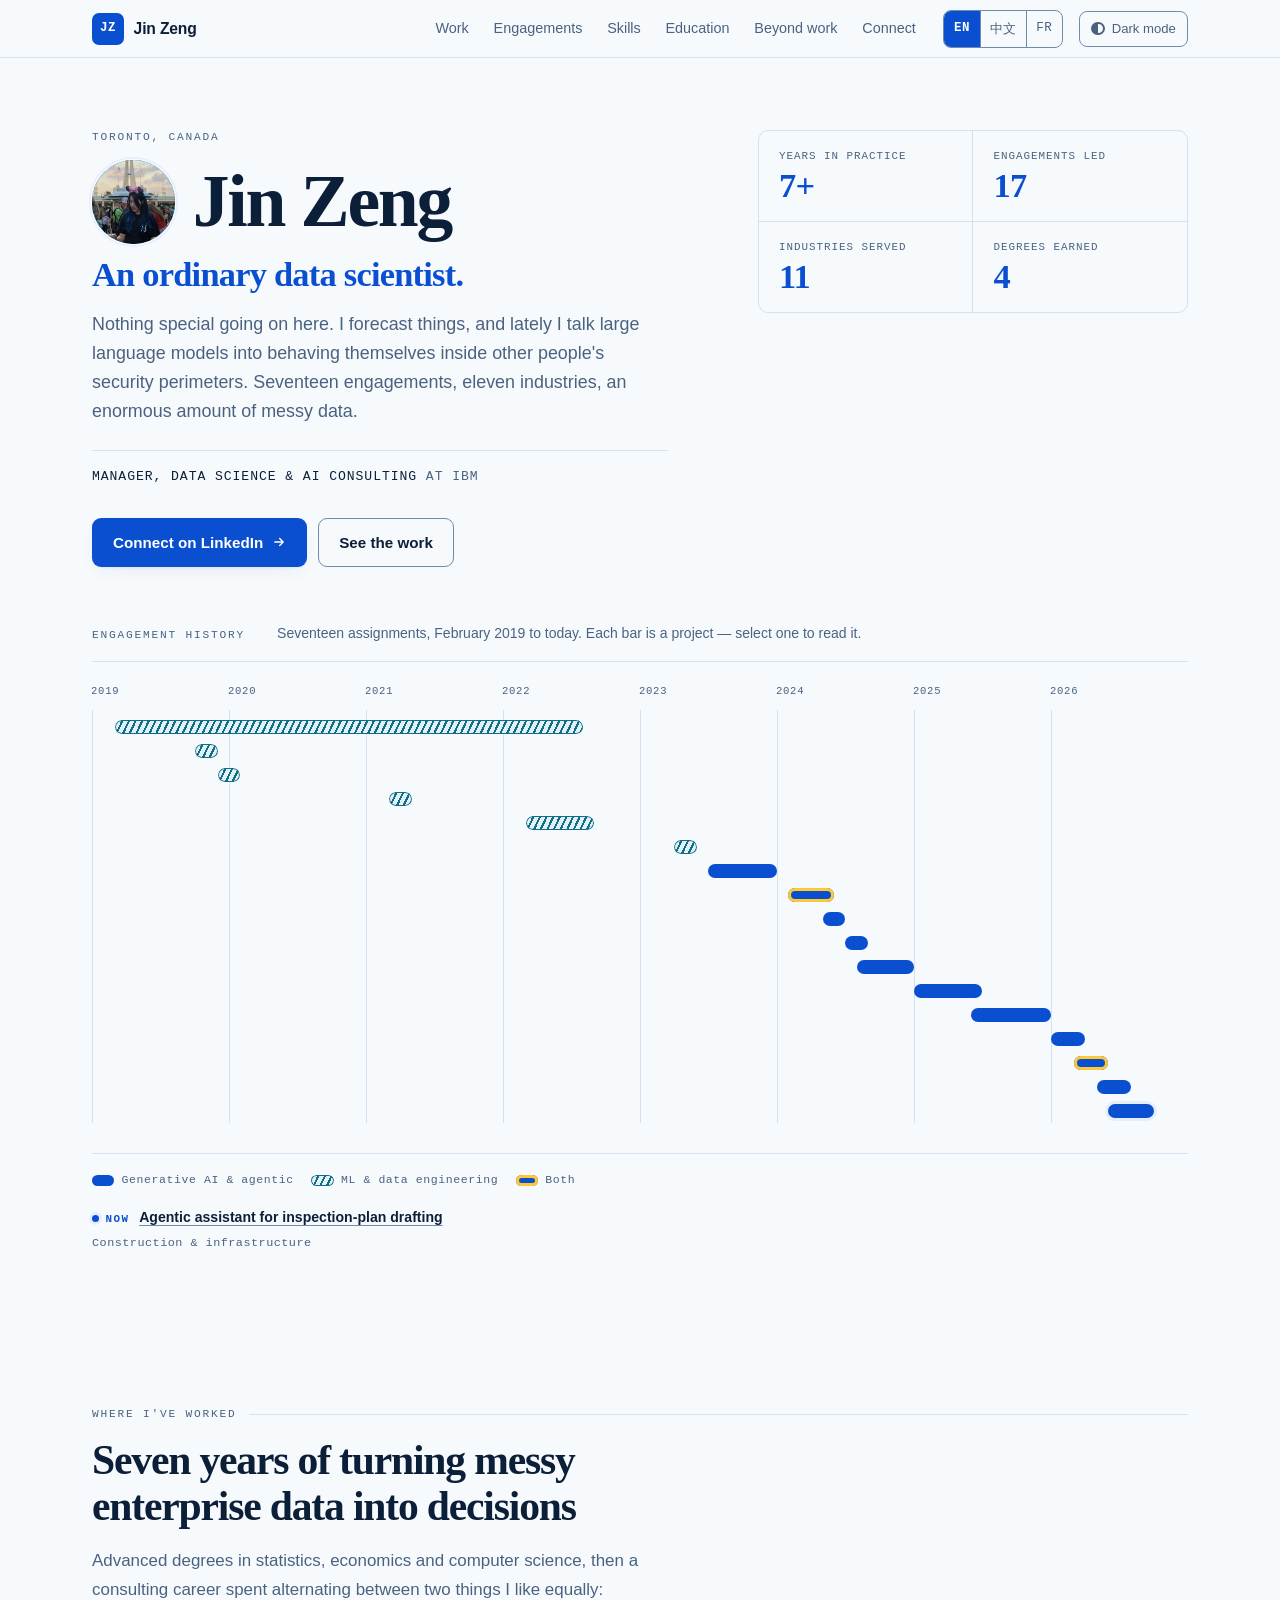
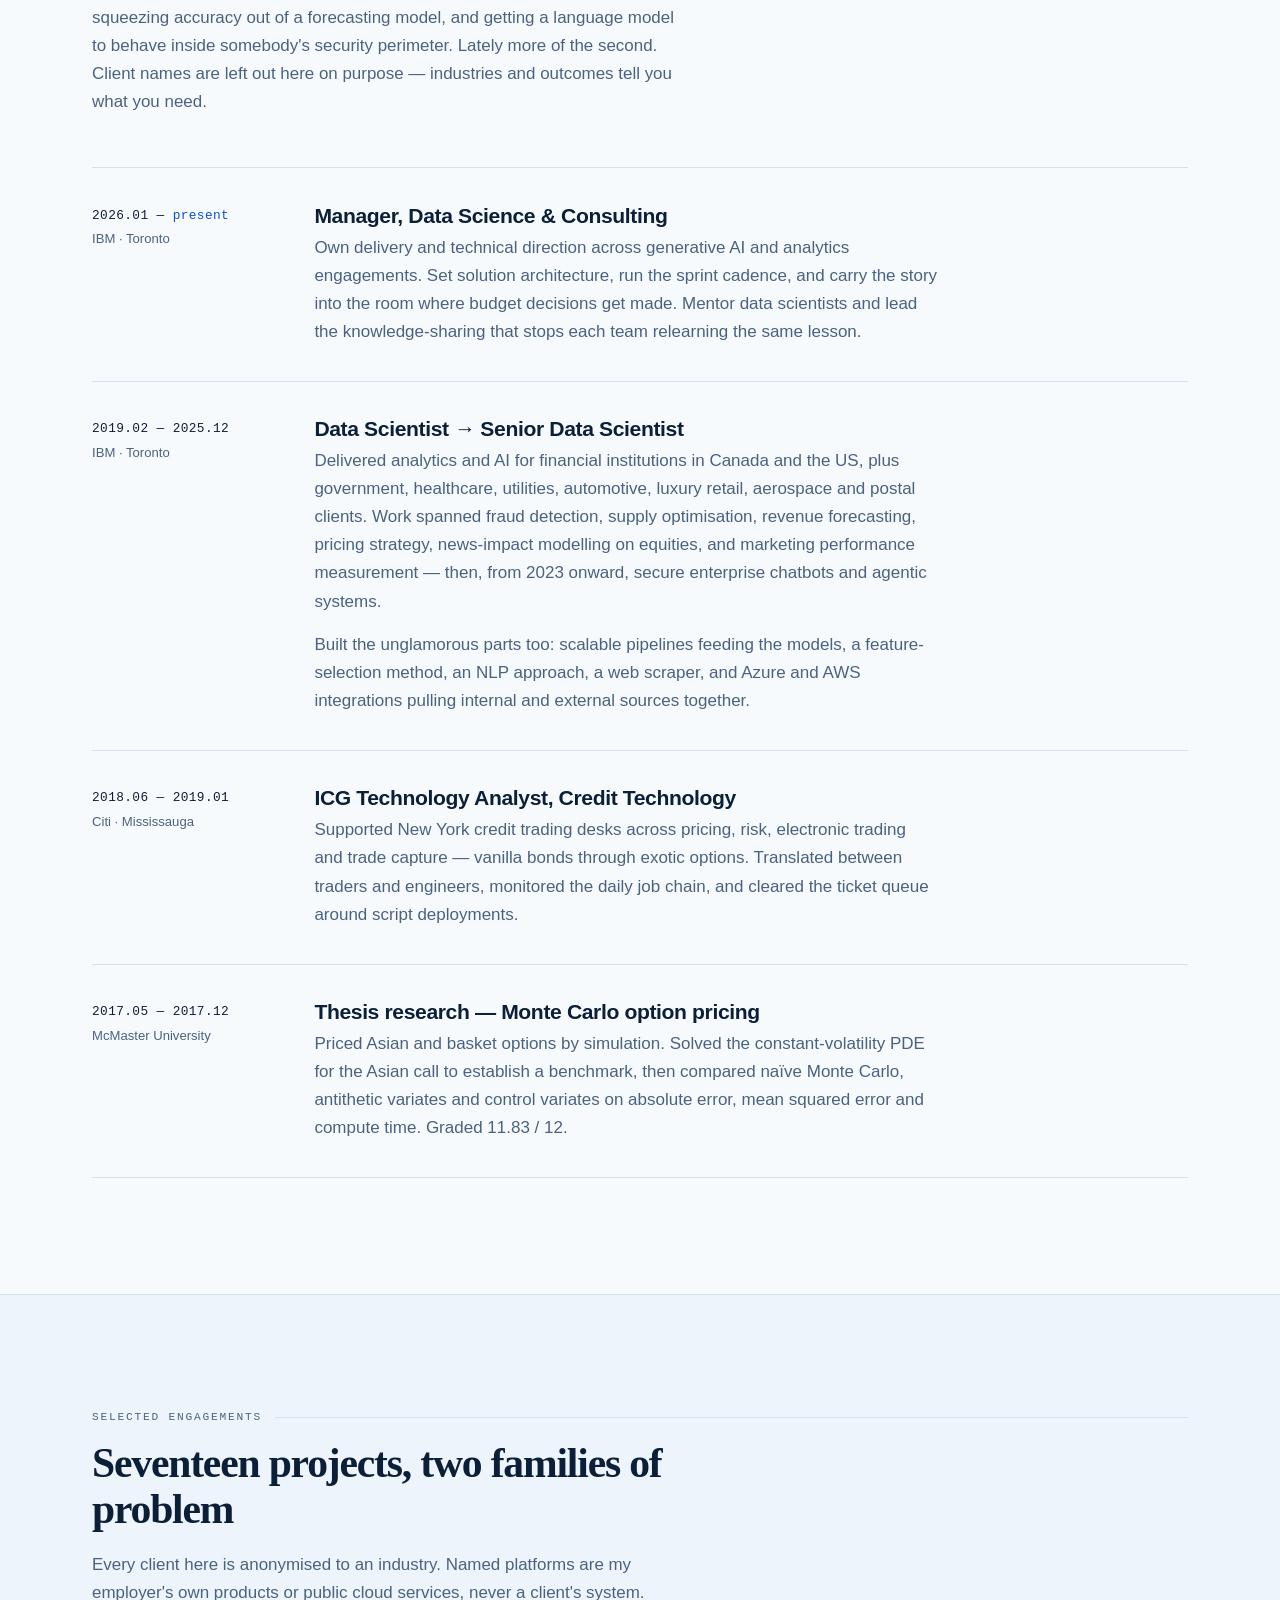
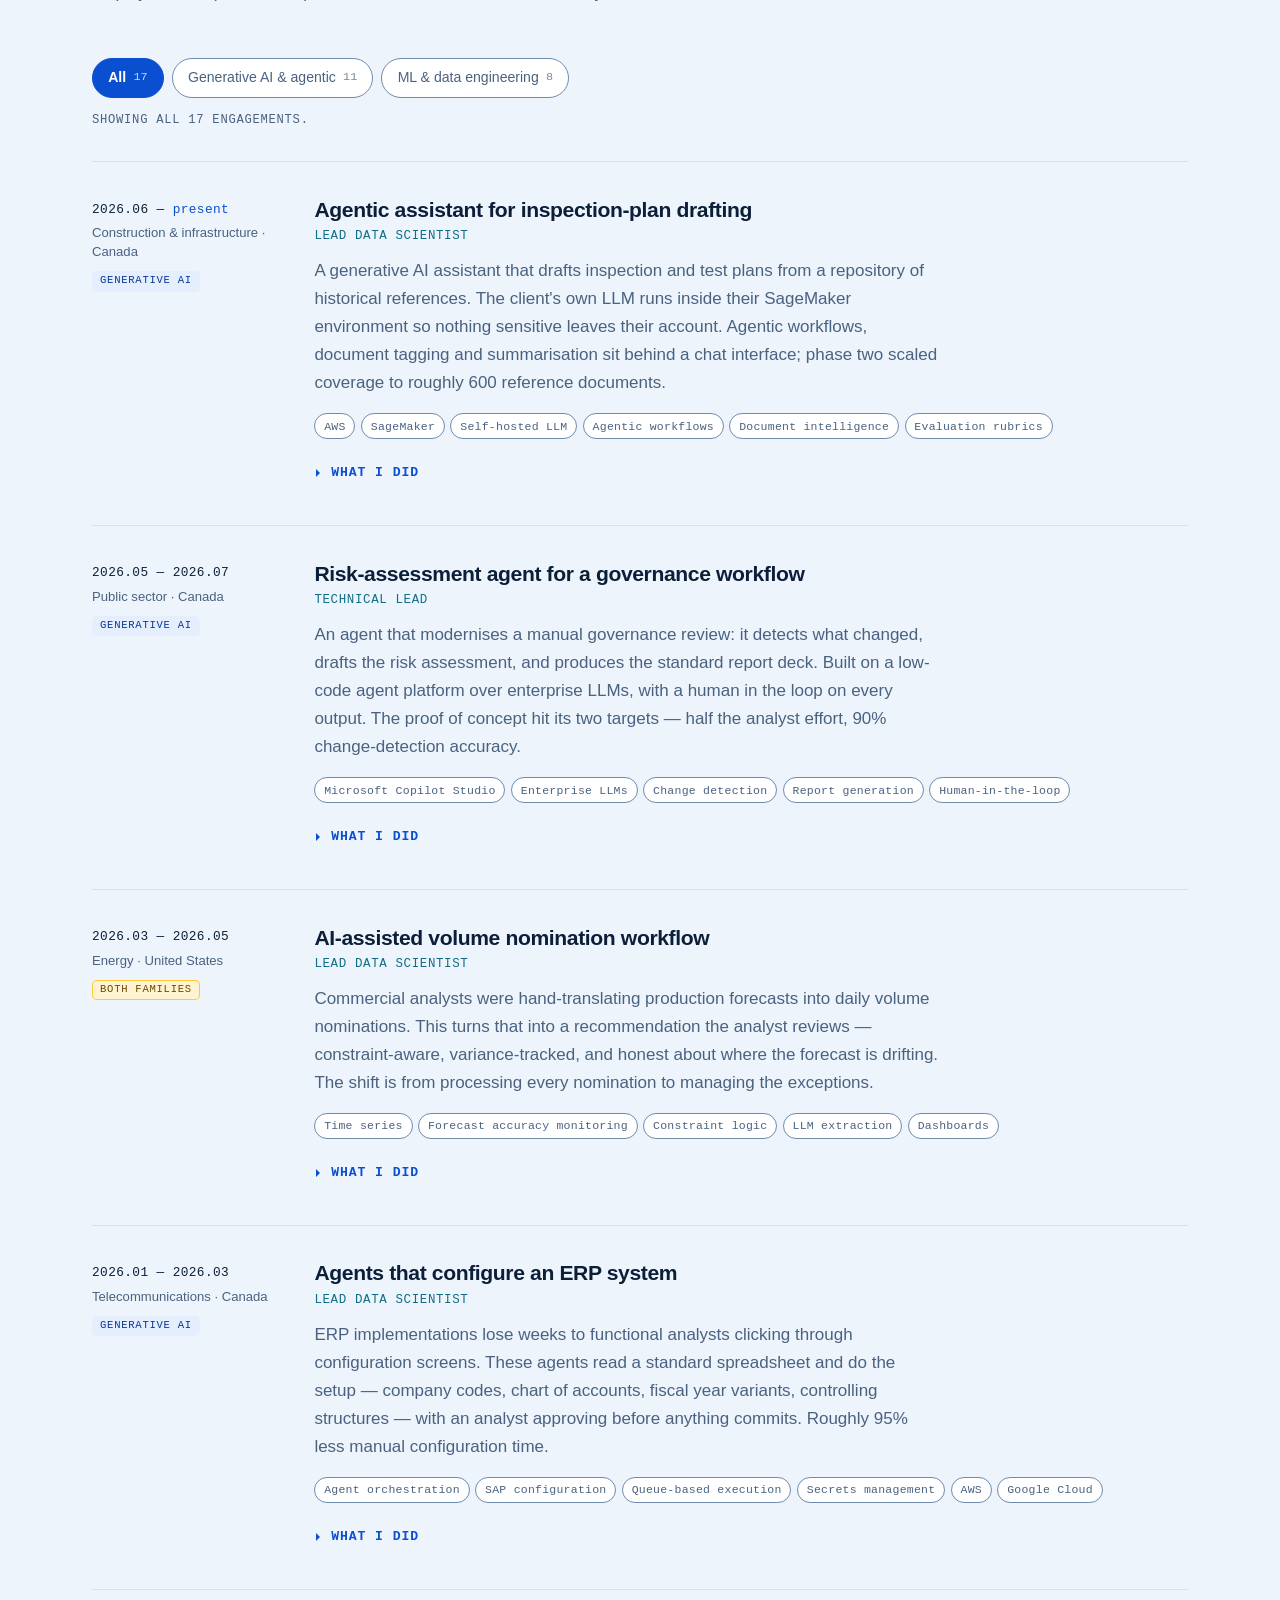
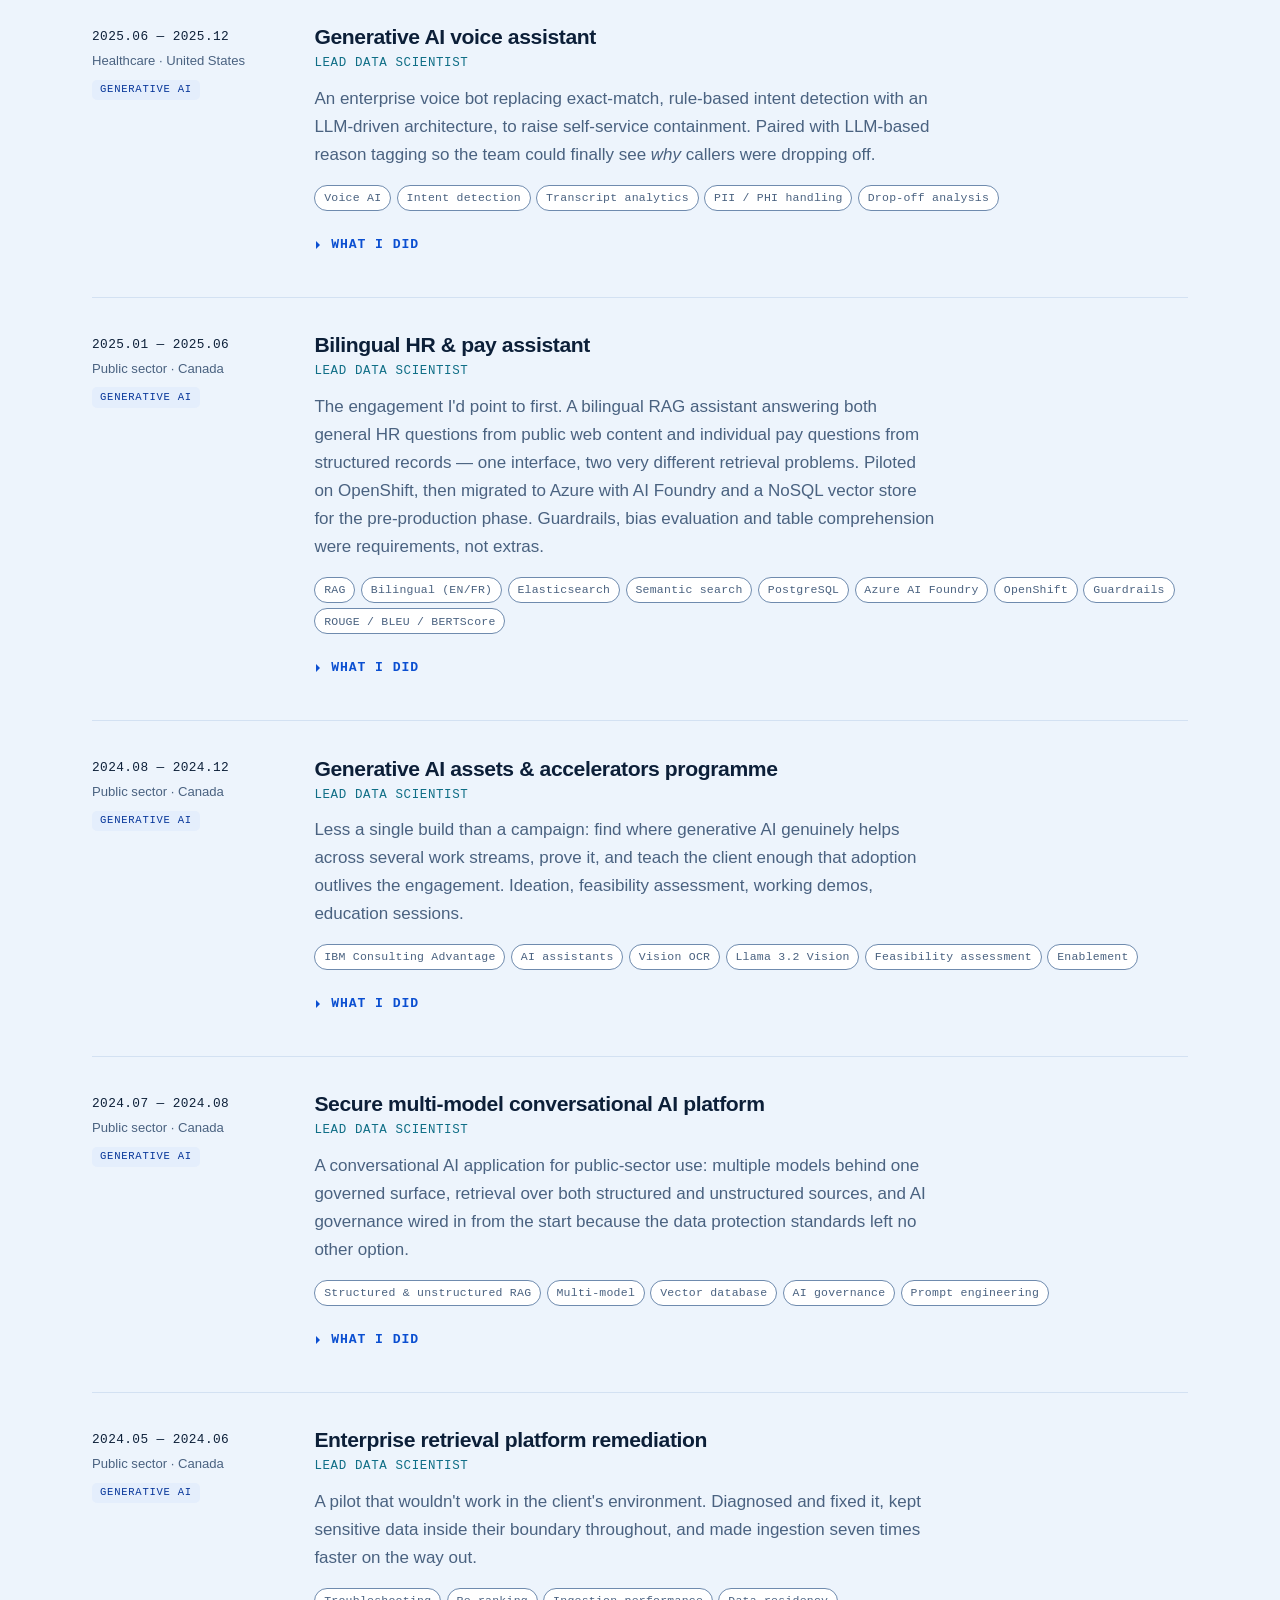
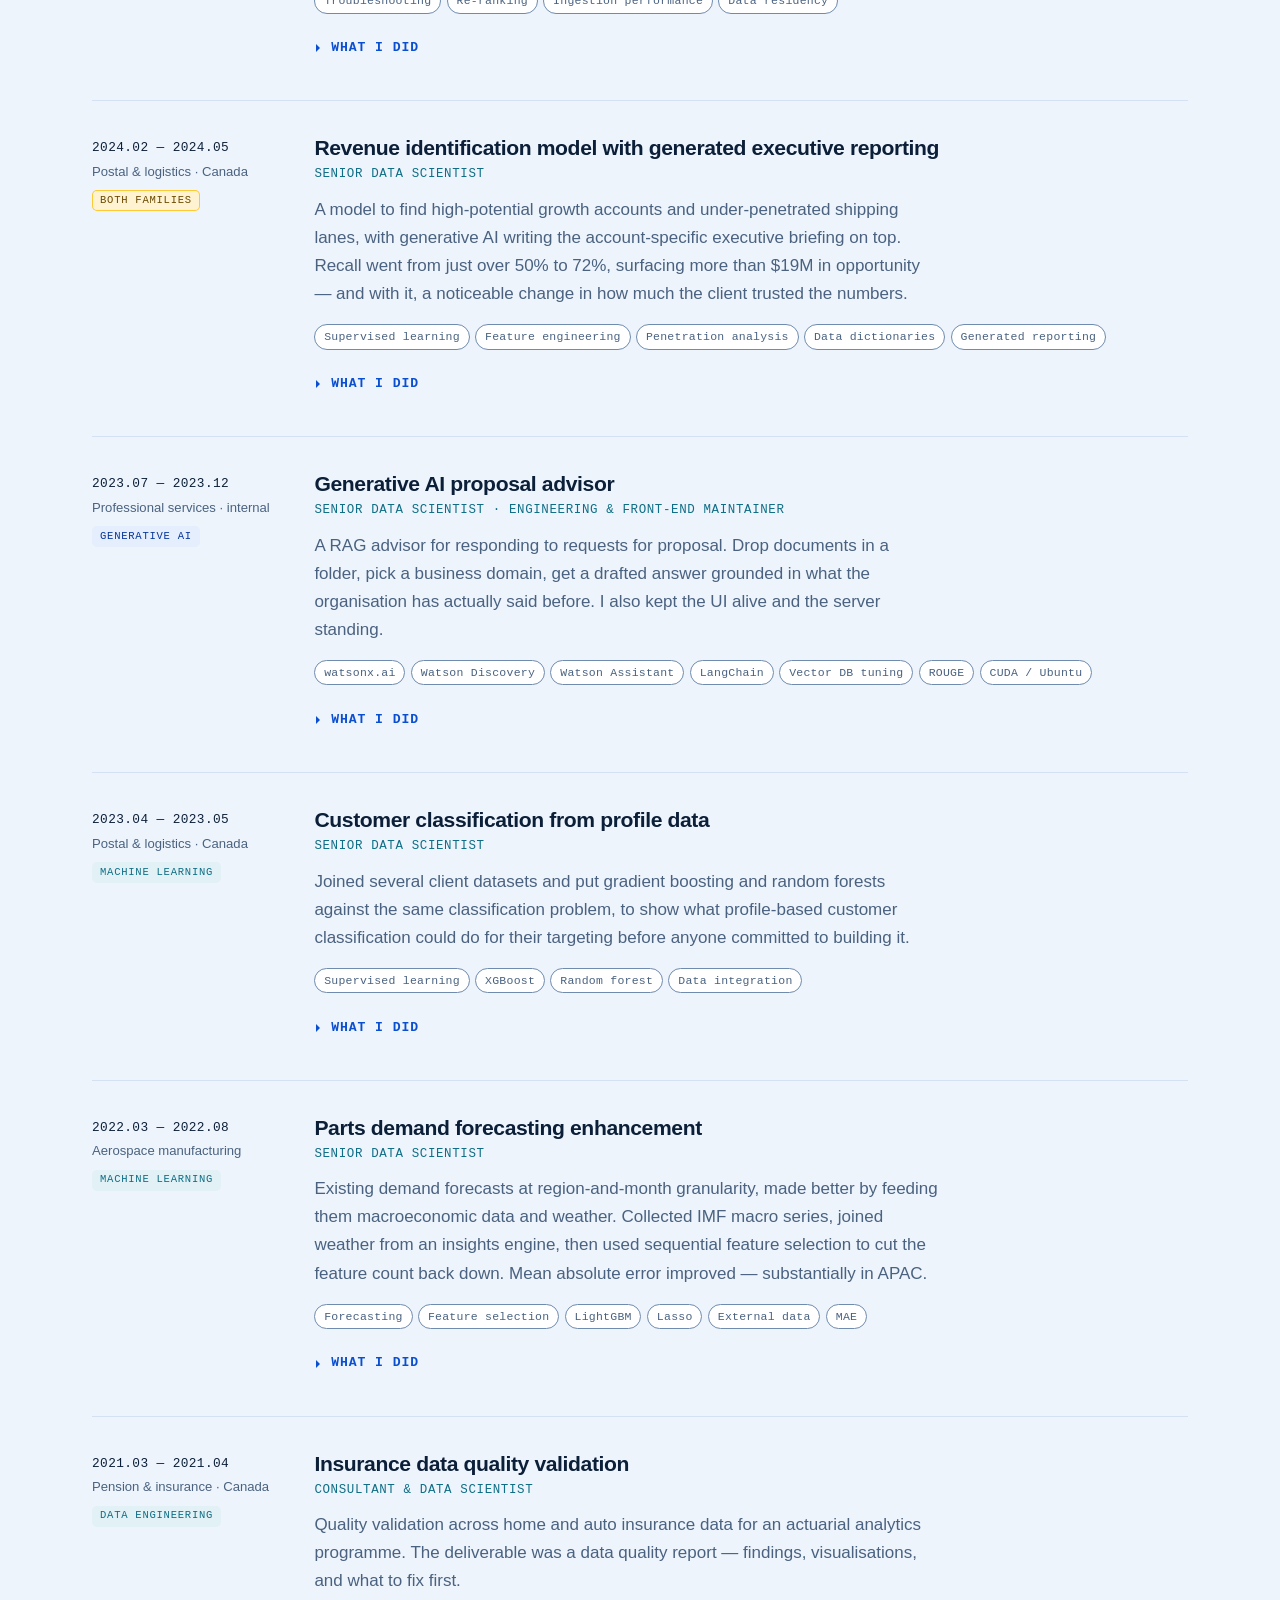
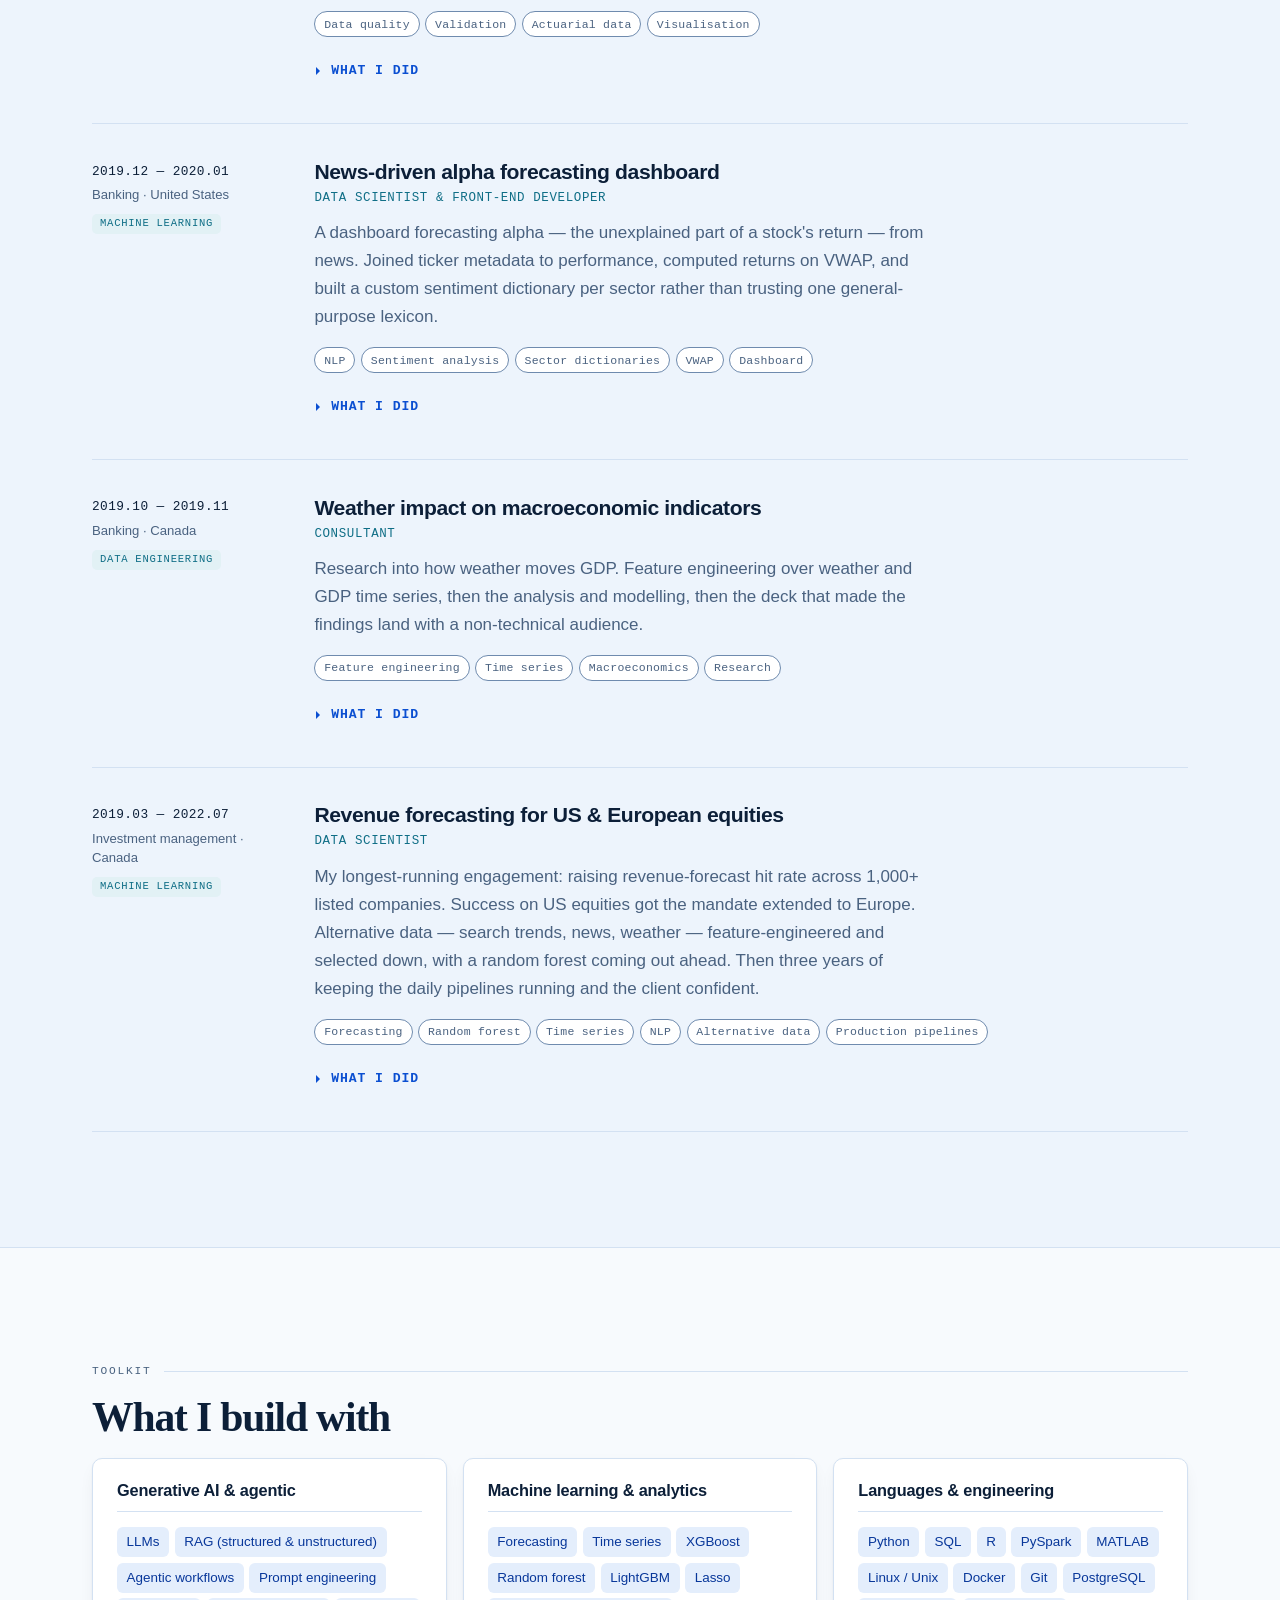
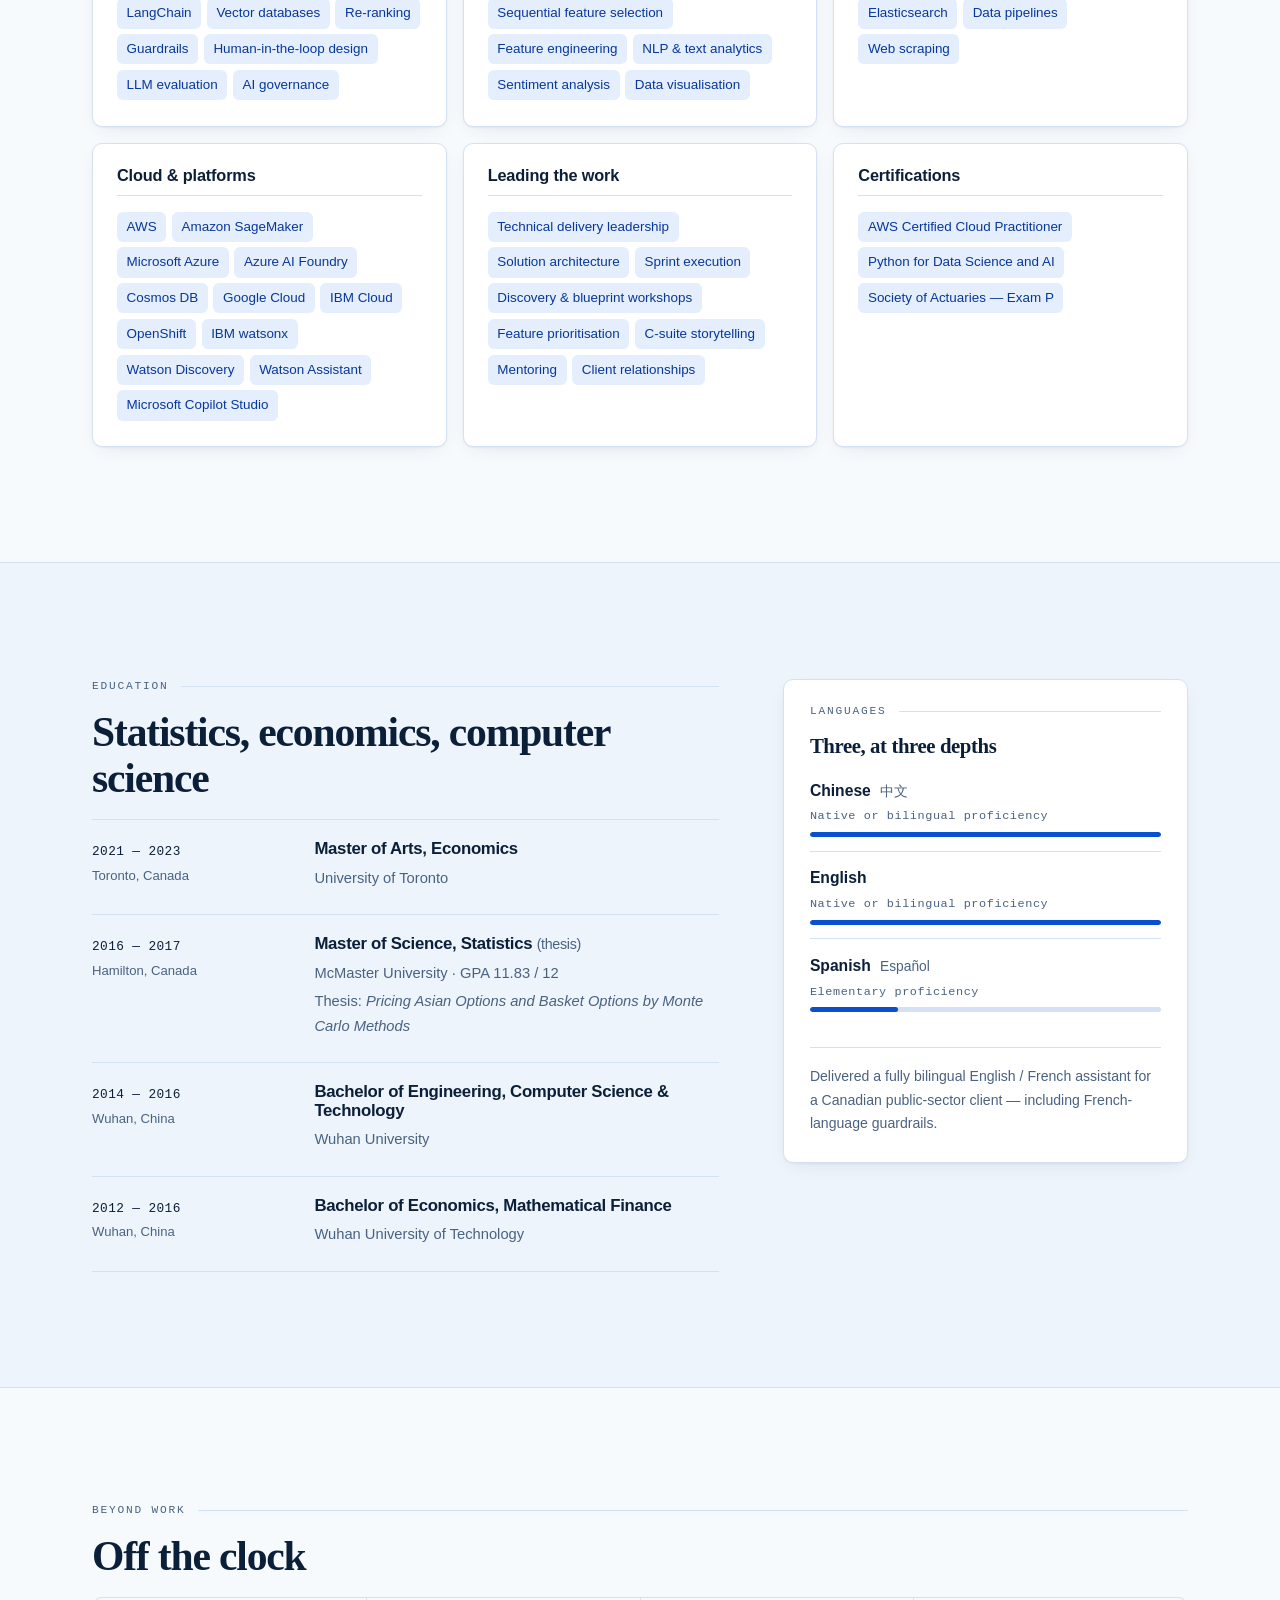
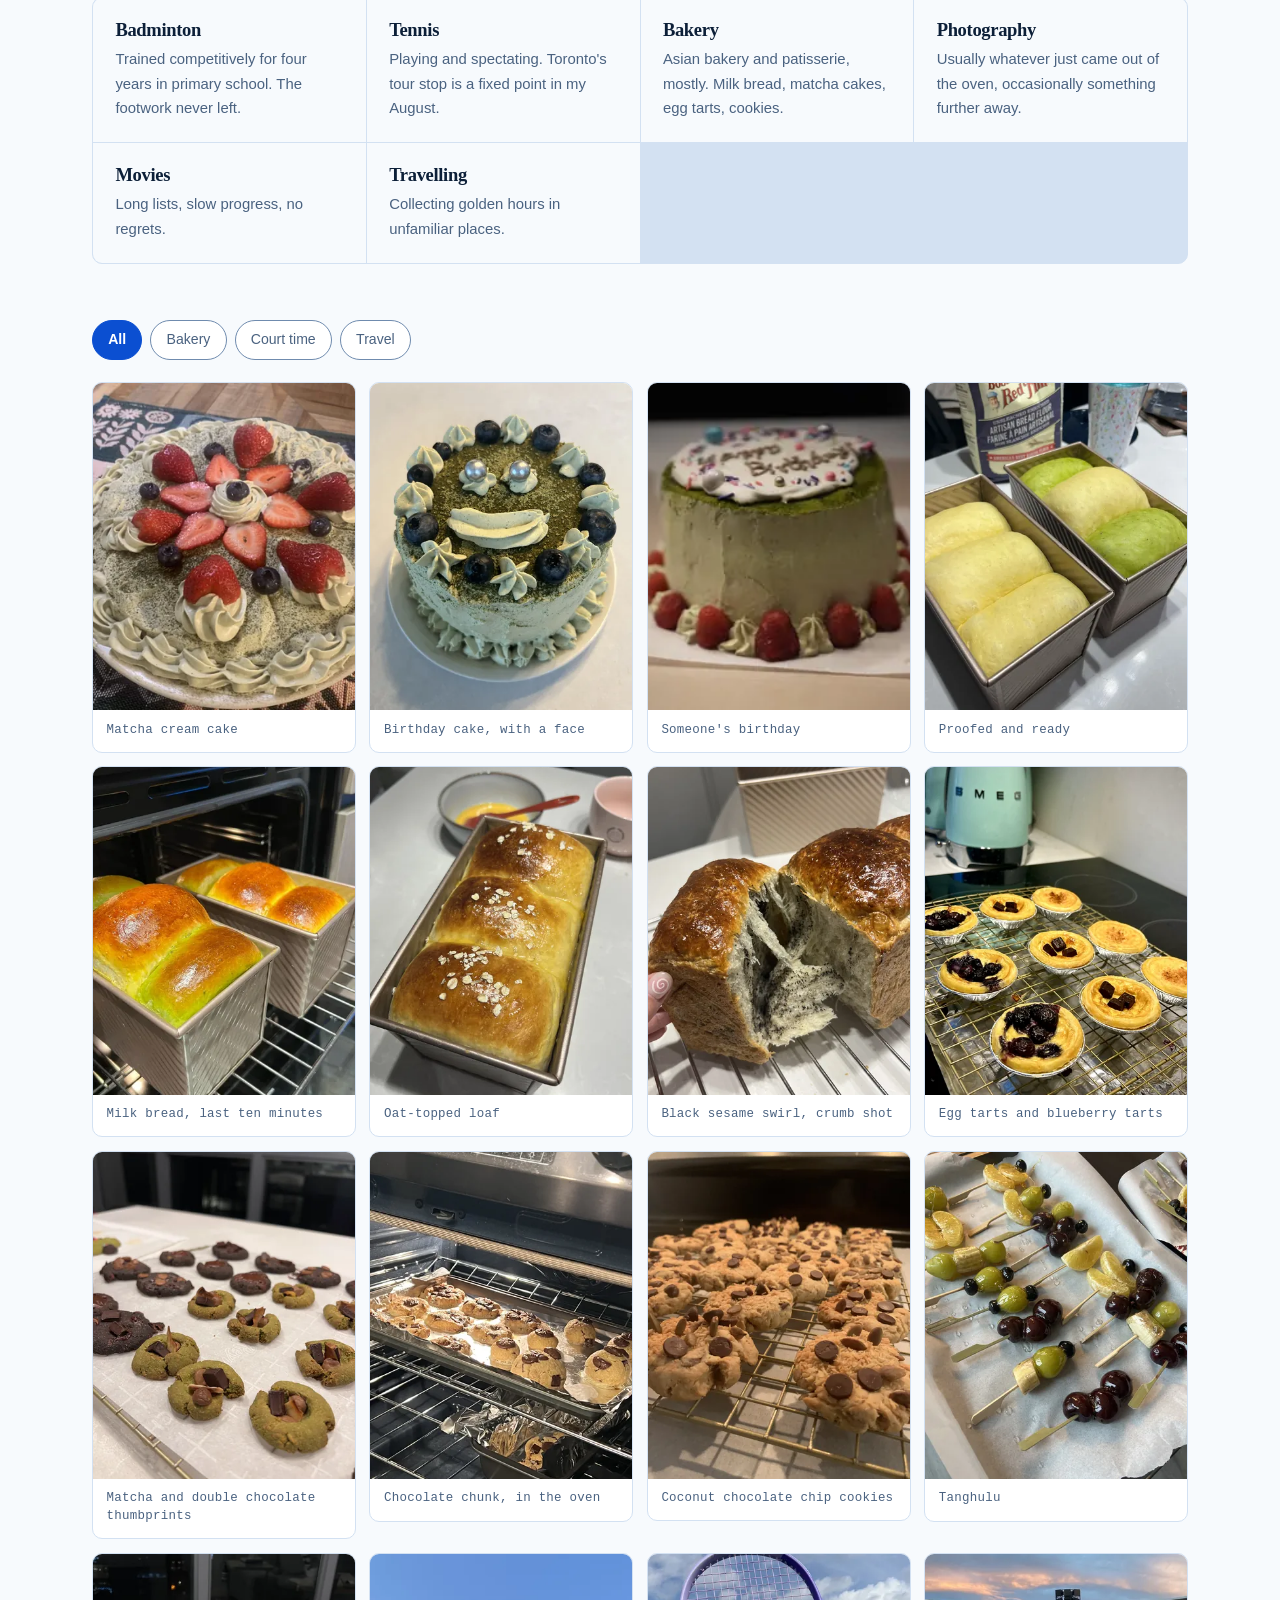
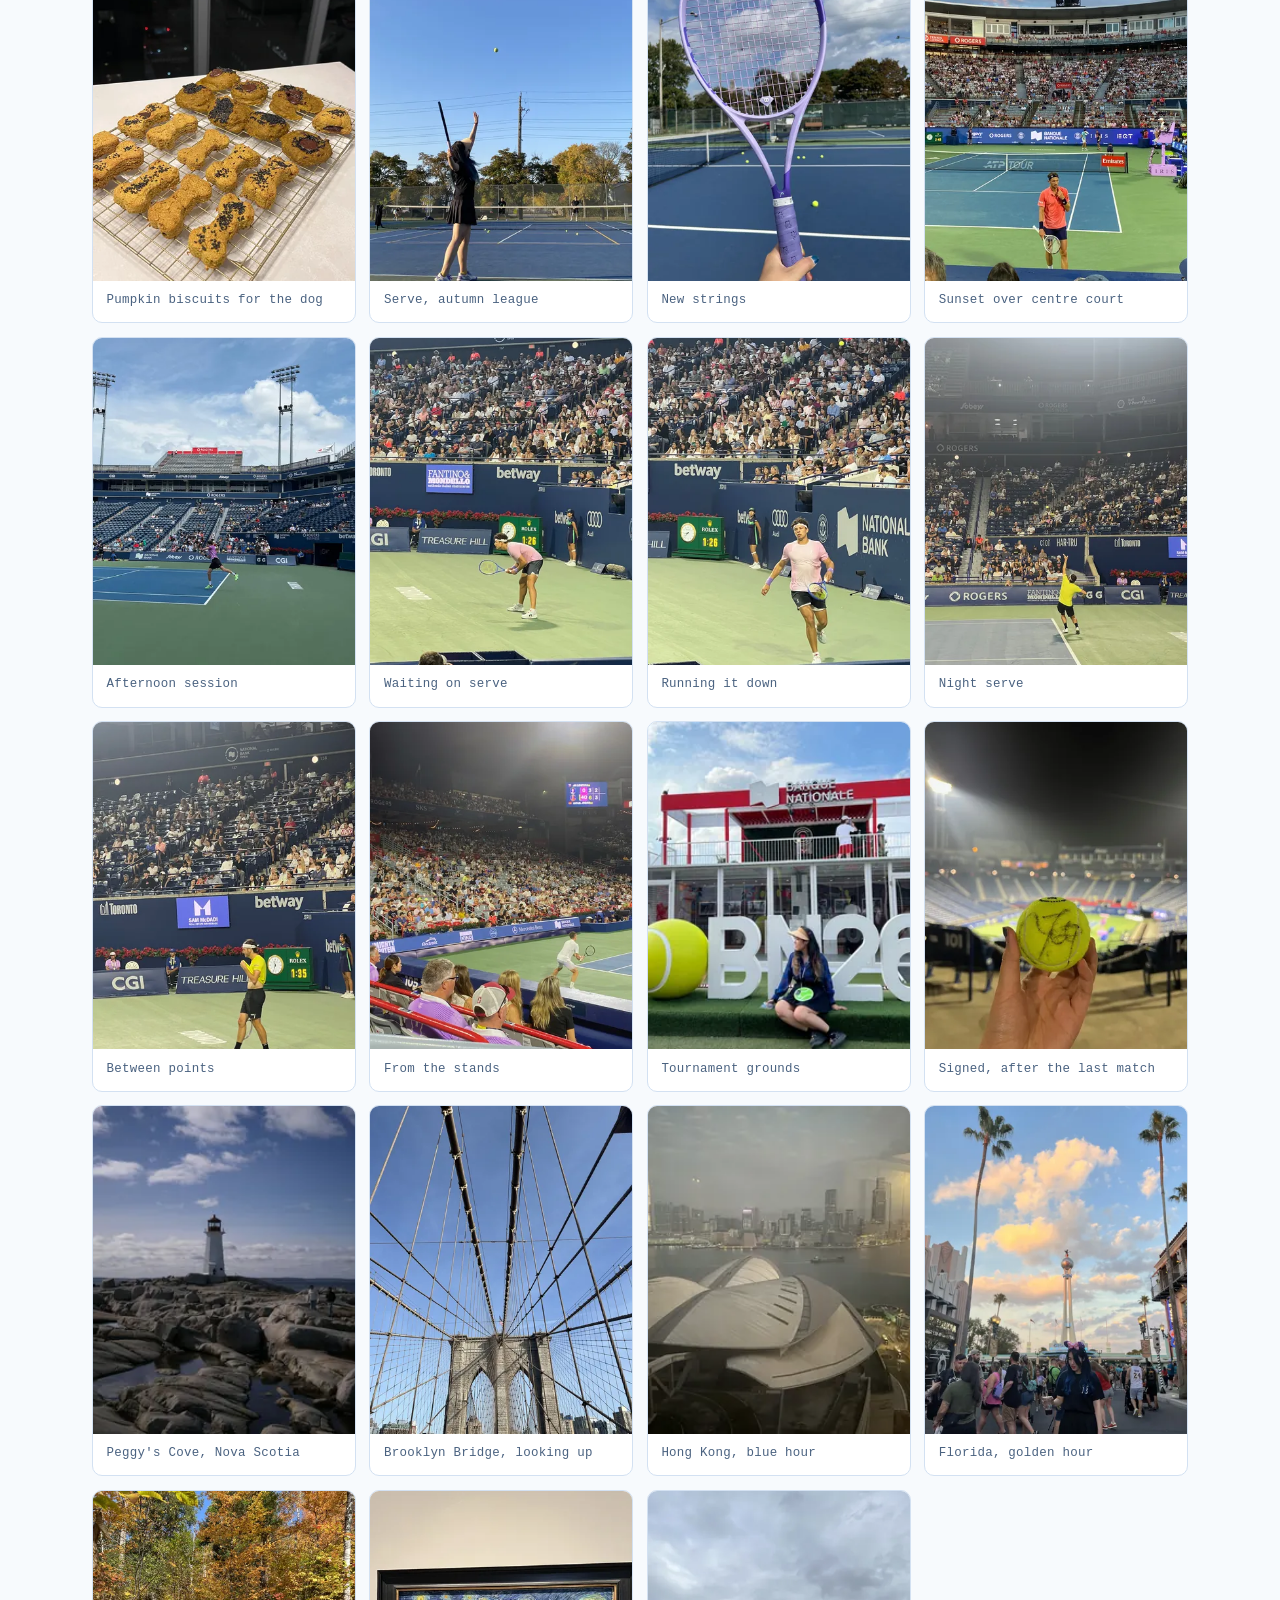
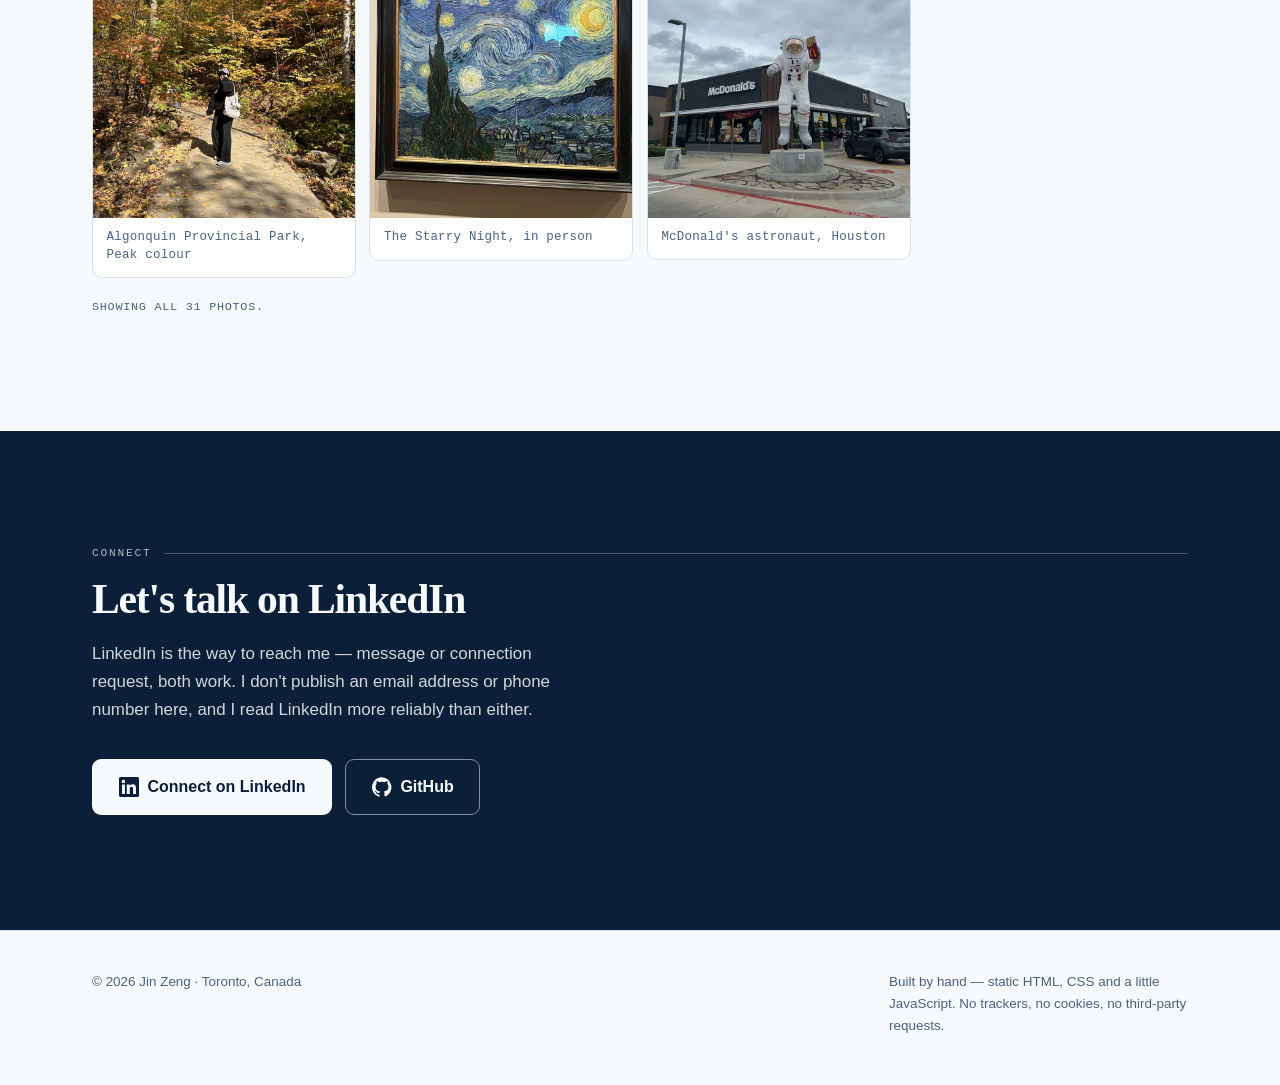
==== index.html @ cb7e1782 "Personal profile site" ====
<!DOCTYPE html>
<html lang="en">

<head>
  <meta charset="utf-8">
  <meta name="viewport" content="width=device-width, initial-scale=1">
  <title>Jin Zeng — Manager, Data Science &amp; AI Consulting</title>
  <meta name="description"
    content="Jin Zeng leads data science and generative AI delivery at IBM in Toronto: seventeen enterprise engagements across government, banking, healthcare, energy and telecommunications, from forecasting models to production LLM agents.">
  <link rel="canonical" href="https://jjjzeng.github.io/">
  <meta name="theme-color" content="#0B4FD1" media="(prefers-color-scheme: light)">
  <meta name="theme-color" content="#08131F" media="(prefers-color-scheme: dark)">
  <meta name="color-scheme" content="light dark">

  <meta property="og:type" content="profile">
  <meta property="og:url" content="https://jjjzeng.github.io/">
  <meta property="og:title" content="Jin Zeng — Manager, Data Science &amp; AI Consulting">
  <meta property="og:description"
    content="Seventeen enterprise engagements across government, banking, healthcare, energy and telecommunications — from forecasting models to production LLM agents.">
  <meta property="og:image" content="https://jjjzeng.github.io/assets/img/og-cover.png">
  <meta property="og:image:width" content="1200">
  <meta property="og:image:height" content="630">
  <meta property="og:image:alt" content="Jin Zeng, Manager, Data Science and AI Consulting, Toronto.">
  <meta property="profile:first_name" content="Jin">
  <meta property="profile:last_name" content="Zeng">
  <meta name="twitter:card" content="summary_large_image">

  <link rel="icon" href="assets/img/favicon.svg" type="image/svg+xml">
  <link rel="apple-touch-icon" href="assets/img/apple-touch-icon.png">
  <link rel="stylesheet" href="assets/css/style.css">

  <!-- Set the theme before first paint so a dark-mode visitor never sees a white flash. -->
  <script>
    (function () {
      try {
        var saved = localStorage.getItem('jz-theme');
        var dark = saved ? saved === 'dark'
          : window.matchMedia('(prefers-color-scheme: dark)').matches;
        document.documentElement.setAttribute('data-theme', dark ? 'dark' : 'light');
      } catch (e) { }
    }());
  </script>

  <script type="application/ld+json">
{
  "@context": "https://schema.org",
  "@type": "Person",
  "name": "Jin Zeng",
  "jobTitle": "Manager, Data Science & AI Consulting",
  "url": "https://jjjzeng.github.io/",
  "address": { "@type": "PostalAddress", "addressLocality": "Toronto", "addressRegion": "ON", "addressCountry": "CA" },
  "knowsLanguage": ["zh", "en", "es"],
  "sameAs": [
    "https://www.linkedin.com/in/jin-zeng-642945151/",
    "https://github.com/JJJZeng"
  ],
  "alumniOf": [
    { "@type": "CollegeOrUniversity", "name": "University of Toronto" },
    { "@type": "CollegeOrUniversity", "name": "McMaster University" },
    { "@type": "CollegeOrUniversity", "name": "Wuhan University of Technology" },
    { "@type": "CollegeOrUniversity", "name": "Wuhan University" }
  ],
  "knowsAbout": ["Generative AI", "Large language models", "Retrieval-augmented generation", "Agentic AI", "Machine learning", "Forecasting", "Natural language processing", "Feature engineering", "Data engineering"]
}
</script>
</head>

<body>
  <a class="skip" href="#main">Skip to content</a>

  <header class="topbar">
    <div class="topbar__inner">
      <a class="mark" href="#top">
        <span class="mark__glyph" aria-hidden="true">JZ</span>
        <span class="mark__text">Jin&nbsp;Zeng</span>
      </a>

      <button class="navtoggle" type="button" aria-expanded="false" aria-controls="sitenav">
        <span class="navtoggle__bars" aria-hidden="true"></span>
        <span class="navtoggle__label">Menu</span>
      </button>

      <nav class="sitenav" id="sitenav" aria-label="Sections">
        <ul>
          <li><a href="#work">Work</a></li>
          <li><a href="#engagements">Engagements</a></li>
          <li><a href="#skills">Skills</a></li>
          <li><a href="#education">Education</a></li>
          <li><a href="#beyond">Beyond work</a></li>
          <li><a href="#connect">Connect</a></li>
        </ul>
      </nav>

      <!-- data-no-i18n: these labels name languages, so each stays in its own
           language instead of being translated. -->
      <div class="langtoggle" role="group" aria-label="Language" data-lang-toggle data-no-i18n>
        <button type="button" data-lang="en" lang="en" aria-pressed="true" aria-label="English">EN</button>
        <button type="button" data-lang="zh" lang="zh-Hans" aria-pressed="false" aria-label="简体中文">中文</button>
        <button type="button" data-lang="fr" lang="fr" aria-pressed="false" aria-label="Français">FR</button>
      </div>

      <button class="themetoggle" type="button" data-theme-toggle aria-pressed="false">
        <span class="themetoggle__icon" aria-hidden="true"></span>
        <span class="themetoggle__label">Dark mode</span>
      </button>
    </div>
  </header>

  <main id="main">

    <!-- ───────────────────────────── hero ───────────────────────────── -->
    <section class="hero" id="top" aria-labelledby="hero-name">
      <div class="wrap hero__grid">

        <div class="hero__id">
          <p class="eyebrow">Toronto, Canada</p>

          <div class="hero__nameblock">
            <!-- portrait:start -->
            <span class="portrait">
              <span class="portrait__initials" aria-hidden="true">JZ</span>
              <picture>
                <source type="image/webp" srcset="assets/img/portrait-160.webp 160w, assets/img/portrait-320.webp 320w"
                  sizes="5.2rem">
                <img src="assets/img/portrait-320.jpg"
                  srcset="assets/img/portrait-160.jpg 160w, assets/img/portrait-320.jpg 320w" sizes="5.2rem" width="320"
                  height="320" alt="Jin Zeng" decoding="async">
              </picture>
            </span>
            <!-- portrait:end -->
            <h1 id="hero-name">Jin Zeng</h1>
          </div>

          <p class="hero__tag">An ordinary data scientist.</p>

          <p class="hero__pitch">Nothing special going on here. I forecast things, and lately I talk large language
            models into behaving themselves inside other people's security perimeters. Seventeen engagements,
            eleven industries, an enormous amount of messy data.</p>

          <p class="hero__role">Manager, Data&nbsp;Science &amp; AI&nbsp;Consulting <span class="hero__at">at IBM</span>
          </p>

          <p class="hero__cta">
            <a class="btn btn--primary" href="https://www.linkedin.com/in/jin-zeng-642945151/" rel="noopener">
              Connect on LinkedIn
              <svg aria-hidden="true" viewBox="0 0 20 20" width="14" height="14">
                <path d="M4 10h11M11 5l5 5-5 5" fill="none" stroke="currentColor" stroke-width="2"
                  stroke-linecap="round" stroke-linejoin="round" />
              </svg>
            </a>
            <a class="btn btn--ghost" href="#work">See the work</a>
          </p>

        </div>

        <!-- signature: the engagement chart -->
        <figure class="chart" data-chart>
          <figcaption class="chart__cap">
            <span class="eyebrow">Engagement history</span>
            <span class="chart__sub">Seventeen assignments, February 2019 to today. Each bar is a project — select one
              to read it.</span>
          </figcaption>

          <div class="chart__scroll" role="region" tabindex="0"
            aria-label="Engagement timeline, 2019 to 2026, scrollable horizontally">
            <div class="chart__plot">
              <div class="chart__axis" aria-hidden="true">
                <span style="--x:0%">2019</span><span style="--x:12.5%">2020</span><span style="--x:25%">2021</span>
                <span style="--x:37.5%">2022</span><span style="--x:50%">2023</span><span style="--x:62.5%">2024</span>
                <span style="--x:75%">2025</span><span style="--x:87.5%">2026</span>
              </div>

              <ol class="chart__rows">
                <li><a class="bar bar--ml" style="--x:2.083%;--w:42.708%" href="#p-equities" data-i="1"><span
                      class="vh">Revenue forecasting for US and European equities, investment management, March 2019 to
                      July 2022. Machine learning.</span></a></li>
                <li><a class="bar bar--ml" style="--x:9.375%;--w:2.083%" href="#p-weather" data-i="2"><span
                      class="vh">Weather impact on macroeconomic indicators, banking, October to November 2019. Machine
                      learning.</span></a></li>
                <li><a class="bar bar--ml" style="--x:11.458%;--w:2.083%" href="#p-alpha" data-i="3"><span
                      class="vh">News-driven alpha forecasting dashboard, banking, December 2019 to January 2020.
                      Machine learning.</span></a></li>
                <li><a class="bar bar--ml" style="--x:27.083%;--w:2.083%" href="#p-insurance" data-i="4"><span
                      class="vh">Insurance data quality validation, pension and insurance, March to April 2021. Data
                      engineering.</span></a></li>
                <li><a class="bar bar--ml" style="--x:39.583%;--w:6.25%" href="#p-parts" data-i="5"><span
                      class="vh">Parts demand forecasting enhancement, aerospace manufacturing, March to August 2022.
                      Machine learning.</span></a></li>
                <li><a class="bar bar--ml" style="--x:53.125%;--w:2.083%" href="#p-segments" data-i="6"><span
                      class="vh">Customer classification models, postal and logistics, April to May 2023. Machine
                      learning.</span></a></li>
                <li><a class="bar bar--genai" style="--x:56.25%;--w:6.25%" href="#p-rfp" data-i="7"><span
                      class="vh">Generative AI proposal advisor, professional services, July to December 2023.
                      Generative AI.</span></a></li>
                <li><a class="bar bar--both" style="--x:63.542%;--w:4.167%" href="#p-revenue-id" data-i="8"><span
                      class="vh">Revenue identification model with generative AI reporting, postal and logistics,
                      February to May 2024. Machine learning and generative AI.</span></a></li>
                <li><a class="bar bar--genai" style="--x:66.667%;--w:2.083%" href="#p-rag-fix" data-i="9"><span
                      class="vh">Enterprise retrieval platform remediation, public sector, May to June 2024. Generative
                      AI.</span></a></li>
                <li><a class="bar bar--genai" style="--x:68.75%;--w:2.083%" href="#p-multimodel" data-i="10"><span
                      class="vh">Secure multi-model conversational AI platform, public sector, July to August 2024.
                      Generative AI.</span></a></li>
                <li><a class="bar bar--genai" style="--x:69.792%;--w:5.208%" href="#p-accelerators" data-i="11"><span
                      class="vh">Generative AI assets and accelerators programme, public sector, August to December
                      2024. Generative AI.</span></a></li>
                <li><a class="bar bar--genai" style="--x:75%;--w:6.25%" href="#p-concierge" data-i="12"><span
                      class="vh">Bilingual HR and pay concierge assistant, public sector, January to June 2025.
                      Generative AI.</span></a></li>
                <li><a class="bar bar--genai" style="--x:80.208%;--w:7.292%" href="#p-voice" data-i="13"><span
                      class="vh">Generative AI voice assistant, healthcare, June to December 2025. Generative
                      AI.</span></a></li>
                <li><a class="bar bar--genai" style="--x:87.5%;--w:3.125%" href="#p-erp" data-i="14"><span
                      class="vh">ERP configuration agents, telecommunications, January to March 2026. Generative
                      AI.</span></a></li>
                <li><a class="bar bar--both" style="--x:89.583%;--w:3.125%" href="#p-nominations" data-i="15"><span
                      class="vh">AI-assisted volume nomination workflow, energy, March to May 2026. Machine learning and
                      generative AI.</span></a></li>
                <li><a class="bar bar--genai" style="--x:91.667%;--w:3.125%" href="#p-risk" data-i="16"><span
                      class="vh">Governance risk assessment agent, public sector, May to July 2026. Generative
                      AI.</span></a></li>
                <li><a class="bar bar--genai bar--live" style="--x:92.708%;--w:4.167%" href="#p-itp" data-i="17"><span
                      class="vh">Agentic work package drafting assistant, construction and infrastructure, June 2026 to
                      present. Generative AI. Current engagement.</span></a></li>
              </ol>
            </div>
          </div>

          <div class="chart__foot">
            <ul class="legend">
              <li><span class="key key--genai" aria-hidden="true"></span>Generative&nbsp;AI &amp; agentic</li>
              <li><span class="key key--ml" aria-hidden="true"></span>ML &amp; data engineering</li>
              <li><span class="key key--both" aria-hidden="true"></span>Both</li>
            </ul>

            <p class="chart__now">
              <span class="chart__nowlabel">Now</span>
              <a href="#p-itp">Agentic assistant for inspection-plan drafting</a>
              <span class="chart__nowwhere">Construction &amp; infrastructure</span>
            </p>
          </div>
        </figure>

        <dl class="tally">
          <div>
            <dt>Years in practice</dt>
            <dd>7<span aria-hidden="true">+</span><span class="vh"> or more</span></dd>
          </div>
          <div>
            <dt>Engagements led</dt>
            <dd>17</dd>
          </div>
          <div>
            <dt>Industries served</dt>
            <dd>11</dd>
          </div>
          <div>
            <dt>Degrees earned</dt>
            <dd>4</dd>
          </div>
        </dl>

      </div>
    </section>

    <!-- ───────────────────────────── work / roles ───────────────────────────── -->
    <section class="band" id="work" aria-labelledby="work-h">
      <div class="wrap">
        <p class="eyebrow eyebrow--rule">Where I've worked</p>
        <h2 id="work-h">Seven years of turning messy enterprise data into decisions</h2>

        <p class="lede">Advanced degrees in statistics, economics and computer science, then a consulting career spent
          alternating between two things I like equally: squeezing accuracy out of a forecasting model, and getting a
          language model to behave inside somebody's security perimeter. Lately more of the second. Client names are
          left out here on purpose — industries and outcomes tell you what you need.</p>

        <ol class="roles">
          <li class="row">
            <div class="row__meta">
              <p class="row__dates">2026.01 — <em>present</em></p>
              <p class="row__where">IBM · Toronto</p>
            </div>
            <div class="row__body">
              <h3>Manager, Data Science &amp; Consulting</h3>
              <p>Own delivery and technical direction across generative AI and analytics engagements. Set solution
                architecture, run the sprint cadence, and carry the story into the room where budget decisions get made.
                Mentor data scientists and lead the knowledge-sharing that stops each team relearning the same lesson.
              </p>
            </div>
          </li>
          <li class="row">
            <div class="row__meta">
              <p class="row__dates">2019.02 — 2025.12</p>
              <p class="row__where">IBM · Toronto</p>
            </div>
            <div class="row__body">
              <h3>Data Scientist → Senior Data Scientist</h3>
              <p>Delivered analytics and AI for financial institutions in Canada and the US, plus government,
                healthcare,
                utilities, automotive, luxury retail, aerospace and postal clients. Work spanned fraud detection, supply
                optimisation, revenue forecasting, pricing strategy, news-impact modelling on equities, and marketing
                performance measurement — then, from 2023 onward, secure enterprise chatbots and agentic systems.</p>
              <p>Built the unglamorous parts too: scalable pipelines feeding the models, a feature-selection method,
                an NLP approach, a web scraper, and Azure and AWS integrations pulling internal and external sources
                together.</p>
            </div>
          </li>
          <li class="row">
            <div class="row__meta">
              <p class="row__dates">2018.06 — 2019.01</p>
              <p class="row__where">Citi · Mississauga</p>
            </div>
            <div class="row__body">
              <h3>ICG Technology Analyst, Credit Technology</h3>
              <p>Supported New York credit trading desks across pricing, risk, electronic trading and trade capture —
                vanilla bonds through exotic options. Translated between traders and engineers, monitored the daily job
                chain, and cleared the ticket queue around script deployments.</p>
            </div>
          </li>
          <li class="row">
            <div class="row__meta">
              <p class="row__dates">2017.05 — 2017.12</p>
              <p class="row__where">McMaster University</p>
            </div>
            <div class="row__body">
              <h3>Thesis research — Monte Carlo option pricing</h3>
              <p>Priced Asian and basket options by simulation. Solved the constant-volatility PDE for the Asian call to
                establish a benchmark, then compared naïve Monte Carlo, antithetic variates and control variates on
                absolute error, mean squared error and compute time. Graded 11.83&nbsp;/&nbsp;12.</p>
            </div>
          </li>
        </ol>
      </div>
    </section>

    <!-- ───────────────────────────── engagements / projects ───────────────────────────── -->
    <section class="band band--tint" id="engagements" aria-labelledby="eng-h">
      <div class="wrap">
        <p class="eyebrow eyebrow--rule">Selected engagements</p>
        <h2 id="eng-h">Seventeen projects, two families of problem</h2>
        <p class="lede">Every client here is anonymised to an industry. Named platforms are my employer's own products
          or public cloud services, never a client's system.</p>

        <div class="filters" role="group" aria-label="Filter engagements by problem family">
          <button type="button" class="chip" data-family="all" aria-pressed="true">All <span
              class="chip__n">17</span></button>
          <button type="button" class="chip" data-family="genai" aria-pressed="false">Generative AI &amp; agentic <span
              class="chip__n">11</span></button>
          <button type="button" class="chip" data-family="ml" aria-pressed="false">ML &amp; data engineering <span
              class="chip__n">8</span></button>
        </div>
        <p class="filters__status" role="status" data-filter-status>Showing all 17 engagements.</p>

        <ol class="projects" data-projects>

          <li class="row proj" id="p-itp" data-family="genai">
            <div class="row__meta">
              <p class="row__dates">2026.06 — <em>present</em></p>
              <p class="row__where">Construction &amp; infrastructure · Canada</p>
              <p class="row__tag row__tag--genai">Generative AI</p>
            </div>
            <div class="row__body">
              <h3>Agentic assistant for inspection-plan drafting</h3>
              <p class="row__seat">Lead Data Scientist</p>
              <p>A generative AI assistant that drafts inspection and test plans from a repository of historical
                references. The client's own LLM runs inside their SageMaker environment so nothing sensitive leaves
                their
                account. Agentic workflows, document tagging and summarisation sit behind a chat interface; phase two
                scaled coverage to roughly 600 reference documents.</p>
              <ul class="tags">
                <li>AWS</li>
                <li>SageMaker</li>
                <li>Self-hosted LLM</li>
                <li>Agentic workflows</li>
                <li>Document intelligence</li>
                <li>Evaluation rubrics</li>
              </ul>
              <details class="more">
                <summary>What I did</summary>
                <ul>
                  <li>Led the technical delivery team — solution architecture, design calls, sprint execution — across
                    data scientists, architects, developers, project managers, product owners and client specialists.
                  </li>
                  <li>Architected the end-to-end solution: in-account LLM deployment, agent workflows, document
                    processing, and the chat experience, all inside the client's security and privacy constraints.</li>
                  <li>Designed a document-intelligence framework with a tagging system that classifies historical
                    inspection documents and drives rule-based template recommendation.</li>
                  <li>Added summarisation so users can judge a long document without opening it.</li>
                  <li>Ran data validation and curation with SMEs; defined selection criteria and built the ingestion
                    pipelines behind them.</li>
                  <li>Drove target-state blueprint and feature-prioritisation workshops, assessing feasibility and
                    complexity against business value to shape the roadmap.</li>
                  <li>Defined the evaluation framework and user-acceptance rubrics for generated output — quality,
                    completeness, and fit to requirement.</li>
                  <li>Facilitated daily technical syncs and bi-weekly demos to keep stakeholders close to the build.
                  </li>
                </ul>
              </details>
            </div>
          </li>

          <li class="row proj" id="p-risk" data-family="genai">
            <div class="row__meta">
              <p class="row__dates">2026.05 — 2026.07</p>
              <p class="row__where">Public sector · Canada</p>
              <p class="row__tag row__tag--genai">Generative AI</p>
            </div>
            <div class="row__body">
              <h3>Risk-assessment agent for a governance workflow</h3>
              <p class="row__seat">Technical Lead</p>
              <p>An agent that modernises a manual governance review: it detects what changed, drafts the risk
                assessment, and produces the standard report deck. Built on a low-code agent platform over enterprise
                LLMs, with a human in the loop on every output. The proof of concept hit its two targets — half the
                analyst effort, 90% change-detection accuracy.</p>
              <ul class="tags">
                <li>Microsoft Copilot Studio</li>
                <li>Enterprise LLMs</li>
                <li>Change detection</li>
                <li>Report generation</li>
                <li>Human-in-the-loop</li>
              </ul>
              <details class="more">
                <summary>What I did</summary>
                <ul>
                  <li>Ran discovery workshops to map the end-to-end review workflow and find where the manual
                    bottlenecks actually were.</li>
                  <li>Prioritised the risk-assessment agent as the first use case on business impact, feasibility and
                    readiness — with the specialists, not at them.</li>
                  <li>Built the proof of concept: automated change detection, AI-assisted assessment, structured risk
                    summaries, and generated PowerPoint reporting.</li>
                  <li>Designed the evaluation strategy — benchmarking against historical cases plus human validation of
                    generated output.</li>
                  <li>Set the performance targets (50% effort reduction, 90% detection accuracy) and verified the build
                    met them.</li>
                </ul>
              </details>
            </div>
          </li>

          <li class="row proj" id="p-nominations" data-family="genai ml">
            <div class="row__meta">
              <p class="row__dates">2026.03 — 2026.05</p>
              <p class="row__where">Energy · United States</p>
              <p class="row__tag row__tag--both">Both families</p>
            </div>
            <div class="row__body">
              <h3>AI-assisted volume nomination workflow</h3>
              <p class="row__seat">Lead Data Scientist</p>
              <p>Commercial analysts were hand-translating production forecasts into daily volume nominations. This
                turns that into a recommendation the analyst reviews — constraint-aware, variance-tracked, and honest
                about where the forecast is drifting. The shift is from processing every nomination to managing the
                exceptions.</p>
              <ul class="tags">
                <li>Time series</li>
                <li>Forecast accuracy monitoring</li>
                <li>Constraint logic</li>
                <li>LLM extraction</li>
                <li>Dashboards</li>
              </ul>
              <details class="more">
                <summary>What I did</summary>
                <ul>
                  <li>Designed the recommendation framework that turns production forecasts into structured daily
                    nomination proposals.</li>
                  <li>Built an accuracy monitoring dashboard that attributes prediction variance to its root cause
                    across wells and assets.</li>
                  <li>Wrote logic that adjusts recommendations for storage capacity, outages and deferment schedules.
                  </li>
                  <li>Implemented variance tracking across prior nominations, actual production and revised forecasts to
                    surface commercial exposure early.</li>
                  <li>Used deferment data for time-series insight generation to improve production visibility.</li>
                  <li>Applied LLMs to unstructured operational records, pulling relevant production detail out of free
                    text.</li>
                  <li>Prototyped the visualisations stakeholders asked for — forecast deviation, operational impact
                    indicators.</li>
                  <li>Co-designed the future-state workflow with commercial analysts and operations.</li>
                </ul>
              </details>
            </div>
          </li>

          <li class="row proj" id="p-erp" data-family="genai">
            <div class="row__meta">
              <p class="row__dates">2026.01 — 2026.03</p>
              <p class="row__where">Telecommunications · Canada</p>
              <p class="row__tag row__tag--genai">Generative AI</p>
            </div>
            <div class="row__body">
              <h3>Agents that configure an ERP system</h3>
              <p class="row__seat">Lead Data Scientist</p>
              <p>ERP implementations lose weeks to functional analysts clicking through configuration screens. These
                agents read a standard spreadsheet and do the setup — company codes, chart of accounts, fiscal year
                variants, controlling structures — with an analyst approving before anything commits. Roughly 95% less
                manual configuration time.</p>
              <ul class="tags">
                <li>Agent orchestration</li>
                <li>SAP configuration</li>
                <li>Queue-based execution</li>
                <li>Secrets management</li>
                <li>AWS</li>
                <li>Google Cloud</li>
              </ul>
              <details class="more">
                <summary>What I did</summary>
                <ul>
                  <li>Designed and built configuration agents automating business setup tasks, cutting manual
                    configuration time by about 95%.</li>
                  <li>Built a knowledge-based execution framework covering 19+ configuration steps from standardised
                    instructions.</li>
                  <li>Wrote orchestration logic that processes multi-row inputs from standard Excel templates, so setup
                    runs in batches.</li>
                  <li>Handled credentials through a secret manager rather than anything hand-rolled.</li>
                  <li>Established queue-based pipelines for sequential execution and run stability.</li>
                  <li>Benchmarked several LLMs across two clouds for agent performance and reliability.</li>
                  <li>Kept a human approval gate on every automated output.</li>
                  <li>Left reusable automation patterns behind for financial reporting, compliance validation and
                    procurement.</li>
                </ul>
              </details>
            </div>
          </li>

          <li class="row proj" id="p-voice" data-family="genai">
            <div class="row__meta">
              <p class="row__dates">2025.06 — 2025.12</p>
              <p class="row__where">Healthcare · United States</p>
              <p class="row__tag row__tag--genai">Generative AI</p>
            </div>
            <div class="row__body">
              <h3>Generative AI voice assistant</h3>
              <p class="row__seat">Lead Data Scientist</p>
              <p>An enterprise voice bot replacing exact-match, rule-based intent detection with an LLM-driven
                architecture, to raise self-service containment. Paired with LLM-based reason tagging so the team could
                finally see <em>why</em> callers were dropping off.</p>
              <ul class="tags">
                <li>Voice AI</li>
                <li>Intent detection</li>
                <li>Transcript analytics</li>
                <li>PII / PHI handling</li>
                <li>Drop-off analysis</li>
              </ul>
              <details class="more">
                <summary>What I did</summary>
                <ul>
                  <li>Replaced rule-based intent matching with an LLM-driven voice bot architecture, improving
                    self-service containment.</li>
                  <li>Led design and build of LLM-based reason tagging to classify call outcomes and drop-off points.
                  </li>
                  <li>Designed the supporting architecture and provisioned the services for transcript processing and
                    analysis.</li>
                  <li>Guided client developers on secure transcript storage and credential management for cloud object
                    storage.</li>
                  <li>Flagged PII and PHI exposure and enforced a mocked-data approach for the proof of concept to stay
                    compliant.</li>
                  <li>Ran the drop-off analysis and turned it into the recommendations that shaped the next model
                    iteration.</li>
                </ul>
              </details>
            </div>
          </li>

          <li class="row proj" id="p-concierge" data-family="genai">
            <div class="row__meta">
              <p class="row__dates">2025.01 — 2025.06</p>
              <p class="row__where">Public sector · Canada</p>
              <p class="row__tag row__tag--genai">Generative AI</p>
            </div>
            <div class="row__body">
              <h3>Bilingual HR &amp; pay assistant</h3>
              <p class="row__seat">Lead Data Scientist</p>
              <p>The engagement I'd point to first. A bilingual RAG assistant answering both general HR questions from
                public web content and individual pay questions from structured records — one interface, two very
                different retrieval problems. Piloted on OpenShift, then migrated to Azure with AI Foundry and a NoSQL
                vector store for the pre-production phase. Guardrails, bias evaluation and table comprehension were
                requirements, not extras.</p>
              <ul class="tags">
                <li>RAG</li>
                <li>Bilingual (EN/FR)</li>
                <li>Elasticsearch</li>
                <li>Semantic search</li>
                <li>PostgreSQL</li>
                <li>Azure AI Foundry</li>
                <li>OpenShift</li>
                <li>Guardrails</li>
                <li>ROUGE / BLEU / BERTScore</li>
              </ul>
              <details class="more">
                <summary>What I did</summary>
                <ul>
                  <li>Led delivery of a scalable, production-bound assistant, steering the technical streams and holding
                    the line on client architecture and compliance requirements.</li>
                  <li>Extended scope from general HR queries to personal pay questions, using mocked records for
                    anything sensitive.</li>
                  <li>Co-built ingestion pipelines for real-time and batch scraping of public web pages, tuning chunking
                    and the embedding of HTML tables — the part everyone underestimates.</li>
                  <li>Integrated Elasticsearch with semantic search to improve relevance and survive user typos.</li>
                  <li>Ran A/B testing to select the LLM on coherence, accuracy and hallucination rate.</li>
                  <li>Built the prompt layer that structures answers, adds file references, and keeps the front end
                    readable.</li>
                  <li>Implemented the first round of guardrails and error handling.</li>
                  <li>Defined and tracked the metrics: ROUGE, BLEU, BERTScore, perplexity, lexical diversity, bias
                    assessment.</li>
                  <li>Directed a PostgreSQL-backed acting-pay explanation module, encoding which scenarios apply to
                    whom.</li>
                  <li>Ran guided user-testing sessions and turned the feedback into the deployment-readiness backlog.
                  </li>
                  <li>Contributed to the longer-term migration plan, including automated ingestion refresh and expanded
                    French-language guardrails.</li>
                </ul>
              </details>
            </div>
          </li>

          <li class="row proj" id="p-accelerators" data-family="genai">
            <div class="row__meta">
              <p class="row__dates">2024.08 — 2024.12</p>
              <p class="row__where">Public sector · Canada</p>
              <p class="row__tag row__tag--genai">Generative AI</p>
            </div>
            <div class="row__body">
              <h3>Generative AI assets &amp; accelerators programme</h3>
              <p class="row__seat">Lead Data Scientist</p>
              <p>Less a single build than a campaign: find where generative AI genuinely helps across several work
                streams, prove it, and teach the client enough that adoption outlives the engagement. Ideation,
                feasibility assessment, working demos, education sessions.</p>
              <ul class="tags">
                <li>IBM Consulting Advantage</li>
                <li>AI assistants</li>
                <li>Vision OCR</li>
                <li>Llama 3.2 Vision</li>
                <li>Feasibility assessment</li>
                <li>Enablement</li>
              </ul>
              <details class="more">
                <summary>What I did</summary>
                <ul>
                  <li>Worked across streams to stand up 30+ AI assistants that read documents, automate workflow steps
                    and cut busywork.</li>
                  <li>Built tools for requirements gathering, impact assessment, stakeholder mapping and code
                    generation.</li>
                  <li>Identified OCR improvements using vision LLMs for the hard cases — name extraction, handwritten
                    responses.</li>
                  <li>Helped a mapping team finish their future-state deliverables, supplying the code assets and demos
                    their final report depended on.</li>
                  <li>Ran education sessions that moved client and internal understanding of generative AI from anxiety
                    to adoption.</li>
                </ul>
              </details>
            </div>
          </li>

          <li class="row proj" id="p-multimodel" data-family="genai">
            <div class="row__meta">
              <p class="row__dates">2024.07 — 2024.08</p>
              <p class="row__where">Public sector · Canada</p>
              <p class="row__tag row__tag--genai">Generative AI</p>
            </div>
            <div class="row__body">
              <h3>Secure multi-model conversational AI platform</h3>
              <p class="row__seat">Lead Data Scientist</p>
              <p>A conversational AI application for public-sector use: multiple models behind one governed surface,
                retrieval over both structured and unstructured sources, and AI governance wired in from the start
                because the data protection standards left no other option.</p>
              <ul class="tags">
                <li>Structured &amp; unstructured RAG</li>
                <li>Multi-model</li>
                <li>Vector database</li>
                <li>AI governance</li>
                <li>Prompt engineering</li>
              </ul>
              <details class="more">
                <summary>What I did</summary>
                <ul>
                  <li>Led several AI-customisation streams, driving retrieval-augmented generation across structured and
                    unstructured data.</li>
                  <li>Assessed the existing application, found the platform gaps, and upgraded the vector database to
                    handle unstructured content properly.</li>
                  <li>Built new structured-data capability and the prompt engineering behind coherent, defensible
                    answers.</li>
                  <li>Presented business and technical results to the client weekly — the habit that keeps a pilot from
                    drifting.</li>
                </ul>
              </details>
            </div>
          </li>

          <li class="row proj" id="p-rag-fix" data-family="genai">
            <div class="row__meta">
              <p class="row__dates">2024.05 — 2024.06</p>
              <p class="row__where">Public sector · Canada</p>
              <p class="row__tag row__tag--genai">Generative AI</p>
            </div>
            <div class="row__body">
              <h3>Enterprise retrieval platform remediation</h3>
              <p class="row__seat">Lead Data Scientist</p>
              <p>A pilot that wouldn't work in the client's environment. Diagnosed and fixed it, kept sensitive data
                inside their boundary throughout, and made ingestion seven times faster on the way out.</p>
              <ul class="tags">
                <li>Troubleshooting</li>
                <li>Re-ranking</li>
                <li>Ingestion performance</li>
                <li>Data residency</li>
              </ul>
              <details class="more">
                <summary>What I did</summary>
                <ul>
                  <li>Diagnosed and resolved the blocking issues, ensuring sensitive data stayed put and no unauthorised
                    transfer occurred.</li>
                  <li>Ran the test cycles and improved re-ranking and prompt engineering to get coherent, robust
                    answers.</li>
                  <li>Raised file-ingestion throughput sevenfold on the chatbot platform.</li>
                  <li>Backed the project manager in client communication so expectations tracked reality.</li>
                </ul>
              </details>
            </div>
          </li>

          <li class="row proj" id="p-revenue-id" data-family="genai ml">
            <div class="row__meta">
              <p class="row__dates">2024.02 — 2024.05</p>
              <p class="row__where">Postal &amp; logistics · Canada</p>
              <p class="row__tag row__tag--both">Both families</p>
            </div>
            <div class="row__body">
              <h3>Revenue identification model with generated executive reporting</h3>
              <p class="row__seat">Senior Data Scientist</p>
              <p>A model to find high-potential growth accounts and under-penetrated shipping lanes, with generative AI
                writing the account-specific executive briefing on top. Recall went from just over 50% to 72%,
                surfacing more than $19M in opportunity — and with it, a noticeable change in how much the client
                trusted the numbers.</p>
              <ul class="tags">
                <li>Supervised learning</li>
                <li>Feature engineering</li>
                <li>Penetration analysis</li>
                <li>Data dictionaries</li>
                <li>Generated reporting</li>
              </ul>
              <details class="more">
                <summary>What I did</summary>
                <ul>
                  <li>Improved recall from just over 50% to 72%, identifying $19M+ in opportunity.</li>
                  <li>Directed 20+ documented script assets across data engineering, aggregation and penetration
                    analysis.</li>
                  <li>Owned feature engineering and wrote the data and feature dictionaries the client still uses to
                    read the model.</li>
                  <li>Trained junior data scientists while carrying the bulk of the technical work through shifting
                    targets.</li>
                  <li>Kept client communication proactive, and presented to every stakeholder group myself.</li>
                </ul>
              </details>
            </div>
          </li>

          <li class="row proj" id="p-rfp" data-family="genai">
            <div class="row__meta">
              <p class="row__dates">2023.07 — 2023.12</p>
              <p class="row__where">Professional services · internal</p>
              <p class="row__tag row__tag--genai">Generative AI</p>
            </div>
            <div class="row__body">
              <h3>Generative AI proposal advisor</h3>
              <p class="row__seat">Senior Data Scientist · engineering &amp; front-end maintainer</p>
              <p>A RAG advisor for responding to requests for proposal. Drop documents in a folder, pick a business
                domain, get a drafted answer grounded in what the organisation has actually said before. I also kept
                the UI alive and the server standing.</p>
              <ul class="tags">
                <li>watsonx.ai</li>
                <li>Watson Discovery</li>
                <li>Watson Assistant</li>
                <li>LangChain</li>
                <li>Vector DB tuning</li>
                <li>ROUGE</li>
                <li>CUDA / Ubuntu</li>
              </ul>
              <details class="more">
                <summary>What I did</summary>
                <ul>
                  <li>Integrated Watson Discovery with cloud storage and LangChain so retrieval was as simple as
                    dropping a file in a folder.</li>
                  <li>Engineered the prompts that turn a general model into a credible proposal advisor.</li>
                  <li>Let users select a business domain so answers came back tailored rather than generic.</li>
                  <li>Ran the parameter sweep — chunk size, chunk count, overlap, embedder, vector store, retrieval
                    method, model mode.</li>
                  <li>Measured with ROUGE and folded user feedback into each iteration.</li>
                  <li>Maintained the UI, watched domain scaling, set up the Ubuntu server, configured CUDA, and worked
                    out what production capacity would actually cost.</li>
                </ul>
              </details>
            </div>
          </li>

          <li class="row proj" id="p-segments" data-family="ml">
            <div class="row__meta">
              <p class="row__dates">2023.04 — 2023.05</p>
              <p class="row__where">Postal &amp; logistics · Canada</p>
              <p class="row__tag row__tag--ml">Machine learning</p>
            </div>
            <div class="row__body">
              <h3>Customer classification from profile data</h3>
              <p class="row__seat">Senior Data Scientist</p>
              <p>Joined several client datasets and put gradient boosting and random forests against the same
                classification problem, to show what profile-based customer classification could do for their targeting
                before anyone committed to building it.</p>
              <ul class="tags">
                <li>Supervised learning</li>
                <li>XGBoost</li>
                <li>Random forest</li>
                <li>Data integration</li>
              </ul>
              <details class="more">
                <summary>What I did</summary>
                <ul>
                  <li>Led the analytics: combined disparate customer datasets and compared XGBoost against random
                    forest.</li>
                  <li>Demonstrated the targeting upside concretely enough for the client to act on it.</li>
                </ul>
              </details>
            </div>
          </li>

          <li class="row proj" id="p-parts" data-family="ml">
            <div class="row__meta">
              <p class="row__dates">2022.03 — 2022.08</p>
              <p class="row__where">Aerospace manufacturing</p>
              <p class="row__tag row__tag--ml">Machine learning</p>
            </div>
            <div class="row__body">
              <h3>Parts demand forecasting enhancement</h3>
              <p class="row__seat">Senior Data Scientist</p>
              <p>Existing demand forecasts at region-and-month granularity, made better by feeding them macroeconomic
                data and weather. Collected IMF macro series, joined weather from an insights engine, then used
                sequential feature selection to cut the feature count back down. Mean absolute error improved —
                substantially in APAC.</p>
              <ul class="tags">
                <li>Forecasting</li>
                <li>Feature selection</li>
                <li>LightGBM</li>
                <li>Lasso</li>
                <li>External data</li>
                <li>MAE</li>
              </ul>
              <details class="more">
                <summary>What I did</summary>
                <ul>
                  <li>Collected IMF macroeconomic data and integrated it with weather data from an insights engine.</li>
                  <li>Applied sequential feature selection — LightGBM, lasso regression, correlation — to reduce
                    dimensionality without losing signal.</li>
                  <li>Evaluated on mean absolute error; gains varied by part type and region, with the largest average
                    improvement in APAC.</li>
                </ul>
              </details>
            </div>
          </li>

          <li class="row proj" id="p-insurance" data-family="ml">
            <div class="row__meta">
              <p class="row__dates">2021.03 — 2021.04</p>
              <p class="row__where">Pension &amp; insurance · Canada</p>
              <p class="row__tag row__tag--ml">Data engineering</p>
            </div>
            <div class="row__body">
              <h3>Insurance data quality validation</h3>
              <p class="row__seat">Consultant &amp; Data Scientist</p>
              <p>Quality validation across home and auto insurance data for an actuarial analytics programme.
                The deliverable was a data quality report — findings, visualisations, and what to fix first.</p>
              <ul class="tags">
                <li>Data quality</li>
                <li>Validation</li>
                <li>Actuarial data</li>
                <li>Visualisation</li>
              </ul>
              <details class="more">
                <summary>What I did</summary>
                <ul>
                  <li>Led the validation work across home and auto insurance data, checking integrity and accuracy.</li>
                  <li>Delivered a data quality report with the visualisations and prioritised recommendations behind it.
                  </li>
                </ul>
              </details>
            </div>
          </li>

          <li class="row proj" id="p-alpha" data-family="ml">
            <div class="row__meta">
              <p class="row__dates">2019.12 — 2020.01</p>
              <p class="row__where">Banking · United States</p>
              <p class="row__tag row__tag--ml">Machine learning</p>
            </div>
            <div class="row__body">
              <h3>News-driven alpha forecasting dashboard</h3>
              <p class="row__seat">Data Scientist &amp; front-end developer</p>
              <p>A dashboard forecasting alpha — the unexplained part of a stock's return — from news. Joined ticker
                metadata to performance, computed returns on VWAP, and built a custom sentiment dictionary per sector
                rather than trusting one general-purpose lexicon.</p>
              <ul class="tags">
                <li>NLP</li>
                <li>Sentiment analysis</li>
                <li>Sector dictionaries</li>
                <li>VWAP</li>
                <li>Dashboard</li>
              </ul>
              <details class="more">
                <summary>What I did</summary>
                <ul>
                  <li>Merged ticker information with stock performance and calculated returns using VWAP.</li>
                  <li>Built sector-specific dictionaries on top of an NLP asset to sharpen sentiment signal.</li>
                  <li>Modelled and visualised the relationships driving alpha, then shipped it as a dashboard the desk
                    could use.</li>
                </ul>
              </details>
            </div>
          </li>

          <li class="row proj" id="p-weather" data-family="ml">
            <div class="row__meta">
              <p class="row__dates">2019.10 — 2019.11</p>
              <p class="row__where">Banking · Canada</p>
              <p class="row__tag row__tag--ml">Data engineering</p>
            </div>
            <div class="row__body">
              <h3>Weather impact on macroeconomic indicators</h3>
              <p class="row__seat">Consultant</p>
              <p>Research into how weather moves GDP. Feature engineering over weather and GDP time series, then the
                analysis and modelling, then the deck that made the findings land with a non-technical audience.</p>
              <ul class="tags">
                <li>Feature engineering</li>
                <li>Time series</li>
                <li>Macroeconomics</li>
                <li>Research</li>
              </ul>
              <details class="more">
                <summary>What I did</summary>
                <ul>
                  <li>Led the research on weather's impact on GDP.</li>
                  <li>Engineered features from weather and GDP time series, then led analysis and modelling.</li>
                  <li>Presented the patterns and their implications to the client directly.</li>
                </ul>
              </details>
            </div>
          </li>

          <li class="row proj" id="p-equities" data-family="ml">
            <div class="row__meta">
              <p class="row__dates">2019.03 — 2022.07</p>
              <p class="row__where">Investment management · Canada</p>
              <p class="row__tag row__tag--ml">Machine learning</p>
            </div>
            <div class="row__body">
              <h3>Revenue forecasting for US &amp; European equities</h3>
              <p class="row__seat">Data Scientist</p>
              <p>My longest-running engagement: raising revenue-forecast hit rate across 1,000+ listed companies.
                Success on US equities got the mandate extended to Europe. Alternative data — search trends, news,
                weather — feature-engineered and selected down, with a random forest coming out ahead. Then three
                years of keeping the daily pipelines running and the client confident.</p>
              <ul class="tags">
                <li>Forecasting</li>
                <li>Random forest</li>
                <li>Time series</li>
                <li>NLP</li>
                <li>Alternative data</li>
                <li>Production pipelines</li>
              </ul>
              <details class="more">
                <summary>What I did</summary>
                <ul>
                  <li>Implemented revenue forecasting analytics for US equities, improving forecast accuracy enough that
                    the scope expanded to European equities.</li>
                  <li>Collected and cleaned raw client data alongside search-trend, news and weather sources.</li>
                  <li>Generated features from time-series and NLP analysis, ran feature selection, and landed on a
                    random forest as the best performer.</li>
                  <li>Ran daily operations for the critical pipelines so results arrived on schedule, every schedule.
                  </li>
                  <li>Maintained reliability and the client relationship over three years — the least glamorous, most
                    valuable part.</li>
                </ul>
              </details>
            </div>
          </li>

        </ol>
      </div>
    </section>

    <!-- ───────────────────────────── skills ───────────────────────────── -->
    <section class="band" id="skills" aria-labelledby="skills-h">
      <div class="wrap">
        <p class="eyebrow eyebrow--rule">Toolkit</p>
        <h2 id="skills-h">What I build with</h2>

        <div class="cards">
          <section class="card" aria-labelledby="sk-1">
            <h3 id="sk-1">Generative AI &amp; agentic</h3>
            <ul class="pills">
              <li>LLMs</li>
              <li>RAG (structured &amp; unstructured)</li>
              <li>Agentic workflows</li>
              <li>Prompt engineering</li>
              <li>LangChain</li>
              <li>Vector databases</li>
              <li>Re-ranking</li>
              <li>Guardrails</li>
              <li>Human-in-the-loop design</li>
              <li>LLM evaluation</li>
              <li>AI governance</li>
            </ul>
          </section>

          <section class="card" aria-labelledby="sk-2">
            <h3 id="sk-2">Machine learning &amp; analytics</h3>
            <ul class="pills">
              <li>Forecasting</li>
              <li>Time series</li>
              <li>XGBoost</li>
              <li>Random forest</li>
              <li>LightGBM</li>
              <li>Lasso</li>
              <li>Sequential feature selection</li>
              <li>Feature engineering</li>
              <li>NLP &amp; text analytics</li>
              <li>Sentiment analysis</li>
              <li>Data visualisation</li>
            </ul>
          </section>

          <section class="card" aria-labelledby="sk-3">
            <h3 id="sk-3">Languages &amp; engineering</h3>
            <ul class="pills">
              <li>Python</li>
              <li>SQL</li>
              <li>R</li>
              <li>PySpark</li>
              <li>MATLAB</li>
              <li>Linux / Unix</li>
              <li>Docker</li>
              <li>Git</li>
              <li>PostgreSQL</li>
              <li>Elasticsearch</li>
              <li>Data pipelines</li>
              <li>Web scraping</li>
            </ul>
          </section>

          <section class="card" aria-labelledby="sk-4">
            <h3 id="sk-4">Cloud &amp; platforms</h3>
            <ul class="pills">
              <li>AWS</li>
              <li>Amazon SageMaker</li>
              <li>Microsoft Azure</li>
              <li>Azure AI Foundry</li>
              <li>Cosmos DB</li>
              <li>Google Cloud</li>
              <li>IBM Cloud</li>
              <li>OpenShift</li>
              <li>IBM watsonx</li>
              <li>Watson Discovery</li>
              <li>Watson Assistant</li>
              <li>Microsoft Copilot Studio</li>
            </ul>
          </section>

          <section class="card" aria-labelledby="sk-5">
            <h3 id="sk-5">Leading the work</h3>
            <ul class="pills">
              <li>Technical delivery leadership</li>
              <li>Solution architecture</li>
              <li>Sprint execution</li>
              <li>Discovery &amp; blueprint workshops</li>
              <li>Feature prioritisation</li>
              <li>C-suite storytelling</li>
              <li>Mentoring</li>
              <li>Client relationships</li>
            </ul>
          </section>

          <section class="card" aria-labelledby="sk-6">
            <h3 id="sk-6">Certifications</h3>
            <ul class="pills">
              <li>AWS Certified Cloud Practitioner</li>
              <li>Python for Data Science and AI</li>
              <li>Society of Actuaries — Exam P</li>
            </ul>
          </section>
        </div>
      </div>
    </section>

    <!-- ───────────────────────────── education + languages ───────────────────────────── -->
    <section class="band band--tint" id="education" aria-labelledby="edu-h">
      <div class="wrap edu__grid">
        <div>
          <p class="eyebrow eyebrow--rule">Education</p>
          <h2 id="edu-h">Statistics, economics, computer science</h2>

          <ol class="roles roles--tight">
            <li class="row">
              <div class="row__meta">
                <p class="row__dates">2021 — 2023</p>
                <p class="row__where">Toronto, Canada</p>
              </div>
              <div class="row__body">
                <h3>Master of Arts, Economics</h3>
                <p>University of Toronto</p>
              </div>
            </li>
            <li class="row">
              <div class="row__meta">
                <p class="row__dates">2016 — 2017</p>
                <p class="row__where">Hamilton, Canada</p>
              </div>
              <div class="row__body">
                <h3>Master of Science, Statistics <span class="row__note">(thesis)</span></h3>
                <p>McMaster University · GPA 11.83&nbsp;/&nbsp;12</p>
                <p class="row__thesis"
                  href="https://prod-ms-be.lib.mcmaster.ca/server/api/core/bitstreams/de4fbf5c-8b92-477d-aa65-94ef4b47f840/content"
                  rel="noopener">Thesis: <cite>Pricing Asian Options and Basket Options by Monte Carlo
                    Methods</cite></p>
              </div>
            </li>
            <li class="row">
              <div class="row__meta">
                <p class="row__dates">2014 — 2016</p>
                <p class="row__where">Wuhan, China</p>
              </div>
              <div class="row__body">
                <h3>Bachelor of Engineering, Computer Science &amp; Technology</h3>
                <p>Wuhan University</p>
              </div>
            </li>
            <li class="row">
              <div class="row__meta">
                <p class="row__dates">2012 — 2016</p>
                <p class="row__where">Wuhan, China</p>
              </div>
              <div class="row__body">
                <h3>Bachelor of Economics, Mathematical Finance</h3>
                <p>Wuhan University of Technology</p>
              </div>
            </li>
          </ol>
        </div>

        <div class="langs">
          <p class="eyebrow eyebrow--rule">Languages</p>
          <h3 class="langs__h">Three, at three depths</h3>
          <dl>
            <div class="lang">
              <dt>Chinese <span lang="zh-Hans" class="lang__native">中文</span></dt>
              <dd>
                <span class="lang__level">Native or bilingual proficiency</span>
                <span class="meter" aria-hidden="true"><i style="--fill:100%"></i></span>
              </dd>
            </div>
            <div class="lang">
              <dt>English</dt>
              <dd>
                <span class="lang__level">Native or bilingual proficiency</span>
                <span class="meter" aria-hidden="true"><i style="--fill:100%"></i></span>
              </dd>
            </div>
            <div class="lang">
              <dt>Spanish <span lang="es" class="lang__native">Español</span></dt>
              <dd>
                <span class="lang__level">Elementary proficiency</span>
                <span class="meter" aria-hidden="true"><i style="--fill:25%"></i></span>
              </dd>
            </div>
          </dl>
          <p class="langs__note">Delivered a fully bilingual English / French assistant for a Canadian public-sector
            client — including French-language guardrails.</p>
        </div>
      </div>
    </section>

    <!-- ───────────────────────────── beyond work ───────────────────────────── -->
    <section class="band" id="beyond" aria-labelledby="beyond-h">
      <div class="wrap">
        <p class="eyebrow eyebrow--rule">Beyond work</p>
        <h2 id="beyond-h">Off the clock</h2>

        <ul class="hobbies">
          <li>
            <h3>Badminton</h3>
            <p>Trained competitively for four years in primary school. The footwork never left.</p>
          </li>
          <li>
            <h3>Tennis</h3>
            <p>Playing and spectating. Toronto's tour stop is a fixed point in my August.</p>
          </li>
          <li>
            <h3>Bakery</h3>
            <p>Asian bakery and patisserie, mostly. Milk bread, matcha cakes, egg tarts, cookies.</p>
          </li>
          <li>
            <h3>Photography</h3>
            <p>Usually whatever just came out of the oven, occasionally something further away.</p>
          </li>
          <li>
            <h3>Movies</h3>
            <p>Long lists, slow progress, no regrets.</p>
          </li>
          <li>
            <h3>Travelling</h3>
            <p>Collecting golden hours in unfamiliar places.</p>
          </li>
        </ul>

        <div class="gallery">
          <!-- gallery:start -->
          <div class="gallery__filters" role="group" aria-label="Filter photos by album">
            <button type="button" class="chip" data-album="all" aria-pressed="true">All</button>
            <button type="button" class="chip" data-album="bakery" aria-pressed="false">Bakery</button>
            <button type="button" class="chip" data-album="court" aria-pressed="false">Court time</button>
            <button type="button" class="chip" data-album="travel" aria-pressed="false">Travel</button>
          </div>
          <ul class="gallery__grid" id="gallery-grid">
            <li class="gallery__item" data-album="bakery">
              <button type="button" class="shot" data-index="0" data-full="assets/img/gallery/bakery-01-1600.jpg"
                data-full-webp="assets/img/gallery/bakery-01-1600.webp" data-caption="Matcha cream cake"
                data-alt="A matcha cream cake photographed from above, ringed with piped rosettes and topped with halved strawberries and blueberries arranged in a radiating pattern">
                <picture>
                  <source type="image/webp"
                    srcset="assets/img/gallery/bakery-01-400.webp 400w, assets/img/gallery/bakery-01-800.webp 800w, assets/img/gallery/bakery-01-1600.webp 1600w"
                    sizes="(min-width: 60rem) 21rem, (min-width: 34rem) 45vw, 92vw">
                  <img src="assets/img/gallery/bakery-01-400.jpg"
                    srcset="assets/img/gallery/bakery-01-400.jpg 400w, assets/img/gallery/bakery-01-800.jpg 800w, assets/img/gallery/bakery-01-1600.jpg 1600w"
                    sizes="(min-width: 60rem) 21rem, (min-width: 34rem) 45vw, 92vw" width="400" height="400"
                    loading="lazy" decoding="async"
                    alt="A matcha cream cake photographed from above, ringed with piped rosettes and topped with halved strawberries and blueberries arranged in a radiating pattern">
                </picture>
                <span class="shot__caption">Matcha cream cake</span>
              </button>
            </li>
            <li class="gallery__item" data-album="bakery">
              <button type="button" class="shot" data-index="1" data-full="assets/img/gallery/bakery-02-1600.jpg"
                data-full-webp="assets/img/gallery/bakery-02-1600.webp" data-caption="Birthday cake, with a face"
                data-alt="A small matcha layer cake dusted with green tea powder, decorated with a piped smiling face and a border of blueberries and pale green rosettes">
                <picture>
                  <source type="image/webp"
                    srcset="assets/img/gallery/bakery-02-400.webp 400w, assets/img/gallery/bakery-02-800.webp 800w, assets/img/gallery/bakery-02-1600.webp 1600w"
                    sizes="(min-width: 60rem) 21rem, (min-width: 34rem) 45vw, 92vw">
                  <img src="assets/img/gallery/bakery-02-400.jpg"
                    srcset="assets/img/gallery/bakery-02-400.jpg 400w, assets/img/gallery/bakery-02-800.jpg 800w, assets/img/gallery/bakery-02-1600.jpg 1600w"
                    sizes="(min-width: 60rem) 21rem, (min-width: 34rem) 45vw, 92vw" width="400" height="533"
                    loading="lazy" decoding="async"
                    alt="A small matcha layer cake dusted with green tea powder, decorated with a piped smiling face and a border of blueberries and pale green rosettes">
                </picture>
                <span class="shot__caption">Birthday cake, with a face</span>
              </button>
            </li>
            <li class="gallery__item" data-album="bakery">
              <button type="button" class="shot" data-index="2" data-full="assets/img/gallery/bakery-03-1600.jpg"
                data-full-webp="assets/img/gallery/bakery-03-1600.webp" data-caption="Someone&#x27;s birthday"
                data-alt="A matcha birthday cake ringed with raspberries and piped cream, with Happy Birthday written across a white disc on top">
                <picture>
                  <source type="image/webp"
                    srcset="assets/img/gallery/bakery-03-400.webp 400w, assets/img/gallery/bakery-03-800.webp 800w, assets/img/gallery/bakery-03-1600.webp 1600w"
                    sizes="(min-width: 60rem) 21rem, (min-width: 34rem) 45vw, 92vw">
                  <img src="assets/img/gallery/bakery-03-400.jpg"
                    srcset="assets/img/gallery/bakery-03-400.jpg 400w, assets/img/gallery/bakery-03-800.jpg 800w, assets/img/gallery/bakery-03-1600.jpg 1600w"
                    sizes="(min-width: 60rem) 21rem, (min-width: 34rem) 45vw, 92vw" width="400" height="267"
                    loading="lazy" decoding="async"
                    alt="A matcha birthday cake ringed with raspberries and piped cream, with Happy Birthday written across a white disc on top">
                </picture>
                <span class="shot__caption">Someone&#x27;s birthday</span>
              </button>
            </li>
            <li class="gallery__item" data-album="bakery">
              <button type="button" class="shot" data-index="3" data-full="assets/img/gallery/bakery-04-800.jpg"
                data-full-webp="assets/img/gallery/bakery-04-800.webp" data-caption="Proofed and ready"
                data-alt="Two loaf pans of proofed milk bread dough, one plain and one tinted pandan green, beside a bag of bread flour">
                <picture>
                  <source type="image/webp"
                    srcset="assets/img/gallery/bakery-04-400.webp 400w, assets/img/gallery/bakery-04-800.webp 800w"
                    sizes="(min-width: 60rem) 21rem, (min-width: 34rem) 45vw, 92vw">
                  <img src="assets/img/gallery/bakery-04-400.jpg"
                    srcset="assets/img/gallery/bakery-04-400.jpg 400w, assets/img/gallery/bakery-04-800.jpg 800w"
                    sizes="(min-width: 60rem) 21rem, (min-width: 34rem) 45vw, 92vw" width="400" height="533"
                    loading="lazy" decoding="async"
                    alt="Two loaf pans of proofed milk bread dough, one plain and one tinted pandan green, beside a bag of bread flour">
                </picture>
                <span class="shot__caption">Proofed and ready</span>
              </button>
            </li>
            <li class="gallery__item" data-album="bakery">
              <button type="button" class="shot" data-index="4" data-full="assets/img/gallery/bakery-05-800.jpg"
                data-full-webp="assets/img/gallery/bakery-05-800.webp" data-caption="Milk bread, last ten minutes"
                data-alt="Two loaf pans of milk bread browning inside an oven, one plain and one tinted pale green with pandan">
                <picture>
                  <source type="image/webp"
                    srcset="assets/img/gallery/bakery-05-400.webp 400w, assets/img/gallery/bakery-05-800.webp 800w"
                    sizes="(min-width: 60rem) 21rem, (min-width: 34rem) 45vw, 92vw">
                  <img src="assets/img/gallery/bakery-05-400.jpg"
                    srcset="assets/img/gallery/bakery-05-400.jpg 400w, assets/img/gallery/bakery-05-800.jpg 800w"
                    sizes="(min-width: 60rem) 21rem, (min-width: 34rem) 45vw, 92vw" width="400" height="533"
                    loading="lazy" decoding="async"
                    alt="Two loaf pans of milk bread browning inside an oven, one plain and one tinted pale green with pandan">
                </picture>
                <span class="shot__caption">Milk bread, last ten minutes</span>
              </button>
            </li>
            <li class="gallery__item" data-album="bakery">
              <button type="button" class="shot" data-index="5" data-full="assets/img/gallery/bakery-06-1600.jpg"
                data-full-webp="assets/img/gallery/bakery-06-1600.webp" data-caption="Oat-topped loaf"
                data-alt="A three-lobed milk bread loaf resting in its pan, glazed and scattered with rolled oats, next to a bowl of leftover egg wash">
                <picture>
                  <source type="image/webp"
                    srcset="assets/img/gallery/bakery-06-400.webp 400w, assets/img/gallery/bakery-06-800.webp 800w, assets/img/gallery/bakery-06-1600.webp 1600w"
                    sizes="(min-width: 60rem) 21rem, (min-width: 34rem) 45vw, 92vw">
                  <img src="assets/img/gallery/bakery-06-400.jpg"
                    srcset="assets/img/gallery/bakery-06-400.jpg 400w, assets/img/gallery/bakery-06-800.jpg 800w, assets/img/gallery/bakery-06-1600.jpg 1600w"
                    sizes="(min-width: 60rem) 21rem, (min-width: 34rem) 45vw, 92vw" width="400" height="533"
                    loading="lazy" decoding="async"
                    alt="A three-lobed milk bread loaf resting in its pan, glazed and scattered with rolled oats, next to a bowl of leftover egg wash">
                </picture>
                <span class="shot__caption">Oat-topped loaf</span>
              </button>
            </li>
            <li class="gallery__item" data-album="bakery">
              <button type="button" class="shot" data-index="6" data-full="assets/img/gallery/bakery-07-1600.jpg"
                data-full-webp="assets/img/gallery/bakery-07-1600.webp" data-caption="Black sesame swirl, crumb shot"
                data-alt="A loaf of black sesame swirl milk bread torn open by hand to show the marbled, feathery crumb inside">
                <picture>
                  <source type="image/webp"
                    srcset="assets/img/gallery/bakery-07-400.webp 400w, assets/img/gallery/bakery-07-800.webp 800w, assets/img/gallery/bakery-07-1600.webp 1600w"
                    sizes="(min-width: 60rem) 21rem, (min-width: 34rem) 45vw, 92vw">
                  <img src="assets/img/gallery/bakery-07-400.jpg"
                    srcset="assets/img/gallery/bakery-07-400.jpg 400w, assets/img/gallery/bakery-07-800.jpg 800w, assets/img/gallery/bakery-07-1600.jpg 1600w"
                    sizes="(min-width: 60rem) 21rem, (min-width: 34rem) 45vw, 92vw" width="400" height="533"
                    loading="lazy" decoding="async"
                    alt="A loaf of black sesame swirl milk bread torn open by hand to show the marbled, feathery crumb inside">
                </picture>
                <span class="shot__caption">Black sesame swirl, crumb shot</span>
              </button>
            </li>
            <li class="gallery__item" data-album="bakery">
              <button type="button" class="shot" data-index="7" data-full="assets/img/gallery/bakery-08-1600.jpg"
                data-full-webp="assets/img/gallery/bakery-08-1600.webp" data-caption="Egg tarts and blueberry tarts"
                data-alt="Egg tarts and blueberry tarts in foil cases cooling on a wire rack, with a mint green electric kettle behind them">
                <picture>
                  <source type="image/webp"
                    srcset="assets/img/gallery/bakery-08-400.webp 400w, assets/img/gallery/bakery-08-800.webp 800w, assets/img/gallery/bakery-08-1600.webp 1600w"
                    sizes="(min-width: 60rem) 21rem, (min-width: 34rem) 45vw, 92vw">
                  <img src="assets/img/gallery/bakery-08-400.jpg"
                    srcset="assets/img/gallery/bakery-08-400.jpg 400w, assets/img/gallery/bakery-08-800.jpg 800w, assets/img/gallery/bakery-08-1600.jpg 1600w"
                    sizes="(min-width: 60rem) 21rem, (min-width: 34rem) 45vw, 92vw" width="400" height="533"
                    loading="lazy" decoding="async"
                    alt="Egg tarts and blueberry tarts in foil cases cooling on a wire rack, with a mint green electric kettle behind them">
                </picture>
                <span class="shot__caption">Egg tarts and blueberry tarts</span>
              </button>
            </li>
            <li class="gallery__item" data-album="bakery">
              <button type="button" class="shot" data-index="8" data-full="assets/img/gallery/bakery-09-1600.jpg"
                data-full-webp="assets/img/gallery/bakery-09-1600.webp"
                data-caption="Matcha and double chocolate thumbprints"
                data-alt="Matcha green and dark chocolate thumbprint cookies pressed with chunks of chocolate, cooling on parchment paper">
                <picture>
                  <source type="image/webp"
                    srcset="assets/img/gallery/bakery-09-400.webp 400w, assets/img/gallery/bakery-09-800.webp 800w, assets/img/gallery/bakery-09-1600.webp 1600w"
                    sizes="(min-width: 60rem) 21rem, (min-width: 34rem) 45vw, 92vw">
                  <img src="assets/img/gallery/bakery-09-400.jpg"
                    srcset="assets/img/gallery/bakery-09-400.jpg 400w, assets/img/gallery/bakery-09-800.jpg 800w, assets/img/gallery/bakery-09-1600.jpg 1600w"
                    sizes="(min-width: 60rem) 21rem, (min-width: 34rem) 45vw, 92vw" width="400" height="533"
                    loading="lazy" decoding="async"
                    alt="Matcha green and dark chocolate thumbprint cookies pressed with chunks of chocolate, cooling on parchment paper">
                </picture>
                <span class="shot__caption">Matcha and double chocolate thumbprints</span>
              </button>
            </li>
            <li class="gallery__item" data-album="bakery">
              <button type="button" class="shot" data-index="9" data-full="assets/img/gallery/bakery-10-1600.jpg"
                data-full-webp="assets/img/gallery/bakery-10-1600.webp" data-caption="Chocolate chunk, in the oven"
                data-alt="Chocolate chunk cookies spread across a foil-lined tray inside a hot oven">
                <picture>
                  <source type="image/webp"
                    srcset="assets/img/gallery/bakery-10-400.webp 400w, assets/img/gallery/bakery-10-800.webp 800w, assets/img/gallery/bakery-10-1600.webp 1600w"
                    sizes="(min-width: 60rem) 21rem, (min-width: 34rem) 45vw, 92vw">
                  <img src="assets/img/gallery/bakery-10-400.jpg"
                    srcset="assets/img/gallery/bakery-10-400.jpg 400w, assets/img/gallery/bakery-10-800.jpg 800w, assets/img/gallery/bakery-10-1600.jpg 1600w"
                    sizes="(min-width: 60rem) 21rem, (min-width: 34rem) 45vw, 92vw" width="400" height="533"
                    loading="lazy" decoding="async"
                    alt="Chocolate chunk cookies spread across a foil-lined tray inside a hot oven">
                </picture>
                <span class="shot__caption">Chocolate chunk, in the oven</span>
              </button>
            </li>
            <li class="gallery__item" data-album="bakery">
              <button type="button" class="shot" data-index="10" data-full="assets/img/gallery/bakery-11-1600.jpg"
                data-full-webp="assets/img/gallery/bakery-11-1600.webp" data-caption="Coconut chocolate chip cookies"
                data-alt="Coconut chocolate chip cookies studded with chocolate buttons, cooling on a wire rack">
                <picture>
                  <source type="image/webp"
                    srcset="assets/img/gallery/bakery-11-400.webp 400w, assets/img/gallery/bakery-11-800.webp 800w, assets/img/gallery/bakery-11-1600.webp 1600w"
                    sizes="(min-width: 60rem) 21rem, (min-width: 34rem) 45vw, 92vw">
                  <img src="assets/img/gallery/bakery-11-400.jpg"
                    srcset="assets/img/gallery/bakery-11-400.jpg 400w, assets/img/gallery/bakery-11-800.jpg 800w, assets/img/gallery/bakery-11-1600.jpg 1600w"
                    sizes="(min-width: 60rem) 21rem, (min-width: 34rem) 45vw, 92vw" width="400" height="533"
                    loading="lazy" decoding="async"
                    alt="Coconut chocolate chip cookies studded with chocolate buttons, cooling on a wire rack">
                </picture>
                <span class="shot__caption">Coconut chocolate chip cookies</span>
              </button>
            </li>
            <li class="gallery__item" data-album="bakery">
              <button type="button" class="shot" data-index="11" data-full="assets/img/gallery/bakery-12-1600.jpg"
                data-full-webp="assets/img/gallery/bakery-12-1600.webp" data-caption="Tanghulu"
                data-alt="Wooden skewers of candied fruit — green grapes, mandarin segments, cherries and blueberries — glossy with a hardened sugar shell">
                <picture>
                  <source type="image/webp"
                    srcset="assets/img/gallery/bakery-12-400.webp 400w, assets/img/gallery/bakery-12-800.webp 800w, assets/img/gallery/bakery-12-1600.webp 1600w"
                    sizes="(min-width: 60rem) 21rem, (min-width: 34rem) 45vw, 92vw">
                  <img src="assets/img/gallery/bakery-12-400.jpg"
                    srcset="assets/img/gallery/bakery-12-400.jpg 400w, assets/img/gallery/bakery-12-800.jpg 800w, assets/img/gallery/bakery-12-1600.jpg 1600w"
                    sizes="(min-width: 60rem) 21rem, (min-width: 34rem) 45vw, 92vw" width="400" height="533"
                    loading="lazy" decoding="async"
                    alt="Wooden skewers of candied fruit — green grapes, mandarin segments, cherries and blueberries — glossy with a hardened sugar shell">
                </picture>
                <span class="shot__caption">Tanghulu</span>
              </button>
            </li>
            <li class="gallery__item" data-album="bakery">
              <button type="button" class="shot" data-index="12" data-full="assets/img/gallery/bakery-13-1600.jpg"
                data-full-webp="assets/img/gallery/bakery-13-1600.webp" data-caption="Pumpkin biscuits for the dog"
                data-alt="Bone-shaped pumpkin dog biscuits topped with black sesame seeds, cooling on a wire rack beside a batch of cookies">
                <picture>
                  <source type="image/webp"
                    srcset="assets/img/gallery/bakery-13-400.webp 400w, assets/img/gallery/bakery-13-800.webp 800w, assets/img/gallery/bakery-13-1600.webp 1600w"
                    sizes="(min-width: 60rem) 21rem, (min-width: 34rem) 45vw, 92vw">
                  <img src="assets/img/gallery/bakery-13-400.jpg"
                    srcset="assets/img/gallery/bakery-13-400.jpg 400w, assets/img/gallery/bakery-13-800.jpg 800w, assets/img/gallery/bakery-13-1600.jpg 1600w"
                    sizes="(min-width: 60rem) 21rem, (min-width: 34rem) 45vw, 92vw" width="400" height="533"
                    loading="lazy" decoding="async"
                    alt="Bone-shaped pumpkin dog biscuits topped with black sesame seeds, cooling on a wire rack beside a batch of cookies">
                </picture>
                <span class="shot__caption">Pumpkin biscuits for the dog</span>
              </button>
            </li>
            <li class="gallery__item" data-album="court">
              <button type="button" class="shot" data-index="13" data-full="assets/img/gallery/court-01-1600.jpg"
                data-full-webp="assets/img/gallery/court-01-1600.webp" data-caption="Serve, autumn league"
                data-alt="A tennis player mid-serve on an outdoor blue hard court, racket raised and ball in the air against a clear sky, with autumn trees behind the fence">
                <picture>
                  <source type="image/webp"
                    srcset="assets/img/gallery/court-01-400.webp 400w, assets/img/gallery/court-01-800.webp 800w, assets/img/gallery/court-01-1600.webp 1600w"
                    sizes="(min-width: 60rem) 21rem, (min-width: 34rem) 45vw, 92vw">
                  <img src="assets/img/gallery/court-01-400.jpg"
                    srcset="assets/img/gallery/court-01-400.jpg 400w, assets/img/gallery/court-01-800.jpg 800w, assets/img/gallery/court-01-1600.jpg 1600w"
                    sizes="(min-width: 60rem) 21rem, (min-width: 34rem) 45vw, 92vw" width="400" height="533"
                    loading="lazy" decoding="async"
                    alt="A tennis player mid-serve on an outdoor blue hard court, racket raised and ball in the air against a clear sky, with autumn trees behind the fence">
                </picture>
                <span class="shot__caption">Serve, autumn league</span>
              </button>
            </li>
            <li class="gallery__item" data-album="court">
              <button type="button" class="shot" data-index="14" data-full="assets/img/gallery/court-02-1600.jpg"
                data-full-webp="assets/img/gallery/court-02-1600.webp" data-caption="New strings"
                data-alt="A lavender tennis racket held up against a blue hard court, balls scattered across the far side and cloud overhead">
                <picture>
                  <source type="image/webp"
                    srcset="assets/img/gallery/court-02-400.webp 400w, assets/img/gallery/court-02-800.webp 800w, assets/img/gallery/court-02-1600.webp 1600w"
                    sizes="(min-width: 60rem) 21rem, (min-width: 34rem) 45vw, 92vw">
                  <img src="assets/img/gallery/court-02-400.jpg"
                    srcset="assets/img/gallery/court-02-400.jpg 400w, assets/img/gallery/court-02-800.jpg 800w, assets/img/gallery/court-02-1600.jpg 1600w"
                    sizes="(min-width: 60rem) 21rem, (min-width: 34rem) 45vw, 92vw" width="400" height="533"
                    loading="lazy" decoding="async"
                    alt="A lavender tennis racket held up against a blue hard court, balls scattered across the far side and cloud overhead">
                </picture>
                <span class="shot__caption">New strings</span>
              </button>
            </li>
            <li class="gallery__item" data-album="court">
              <button type="button" class="shot" data-index="15" data-full="assets/img/gallery/court-03-800.jpg"
                data-full-webp="assets/img/gallery/court-03-800.webp" data-caption="Sunset over centre court"
                data-alt="An ATP Tour match on a stadium court at sunset, pink clouds above a full crowd, a player standing at the baseline">
                <picture>
                  <source type="image/webp"
                    srcset="assets/img/gallery/court-03-400.webp 400w, assets/img/gallery/court-03-800.webp 800w"
                    sizes="(min-width: 60rem) 21rem, (min-width: 34rem) 45vw, 92vw">
                  <img src="assets/img/gallery/court-03-400.jpg"
                    srcset="assets/img/gallery/court-03-400.jpg 400w, assets/img/gallery/court-03-800.jpg 800w"
                    sizes="(min-width: 60rem) 21rem, (min-width: 34rem) 45vw, 92vw" width="400" height="533"
                    loading="lazy" decoding="async"
                    alt="An ATP Tour match on a stadium court at sunset, pink clouds above a full crowd, a player standing at the baseline">
                </picture>
                <span class="shot__caption">Sunset over centre court</span>
              </button>
            </li>
            <li class="gallery__item" data-album="court">
              <button type="button" class="shot" data-index="16" data-full="assets/img/gallery/court-04-800.jpg"
                data-full-webp="assets/img/gallery/court-04-800.webp" data-caption="Afternoon session"
                data-alt="A tennis player following through on a shot on a stadium court under a blue sky with scattered cloud, spectators in the stands behind">
                <picture>
                  <source type="image/webp"
                    srcset="assets/img/gallery/court-04-400.webp 400w, assets/img/gallery/court-04-800.webp 800w"
                    sizes="(min-width: 60rem) 21rem, (min-width: 34rem) 45vw, 92vw">
                  <img src="assets/img/gallery/court-04-400.jpg"
                    srcset="assets/img/gallery/court-04-400.jpg 400w, assets/img/gallery/court-04-800.jpg 800w"
                    sizes="(min-width: 60rem) 21rem, (min-width: 34rem) 45vw, 92vw" width="400" height="533"
                    loading="lazy" decoding="async"
                    alt="A tennis player following through on a shot on a stadium court under a blue sky with scattered cloud, spectators in the stands behind">
                </picture>
                <span class="shot__caption">Afternoon session</span>
              </button>
            </li>
            <li class="gallery__item" data-album="court">
              <button type="button" class="shot" data-index="17" data-full="assets/img/gallery/court-05-800.jpg"
                data-full-webp="assets/img/gallery/court-05-800.webp" data-caption="Waiting on serve"
                data-alt="A player crouched low to receive serve on a stadium court, the stands packed behind and a tournament clock at the baseline">
                <picture>
                  <source type="image/webp"
                    srcset="assets/img/gallery/court-05-400.webp 400w, assets/img/gallery/court-05-800.webp 800w"
                    sizes="(min-width: 60rem) 21rem, (min-width: 34rem) 45vw, 92vw">
                  <img src="assets/img/gallery/court-05-400.jpg"
                    srcset="assets/img/gallery/court-05-400.jpg 400w, assets/img/gallery/court-05-800.jpg 800w"
                    sizes="(min-width: 60rem) 21rem, (min-width: 34rem) 45vw, 92vw" width="400" height="533"
                    loading="lazy" decoding="async"
                    alt="A player crouched low to receive serve on a stadium court, the stands packed behind and a tournament clock at the baseline">
                </picture>
                <span class="shot__caption">Waiting on serve</span>
              </button>
            </li>
            <li class="gallery__item" data-album="court">
              <button type="button" class="shot" data-index="18" data-full="assets/img/gallery/court-06-800.jpg"
                data-full-webp="assets/img/gallery/court-06-800.webp" data-caption="Running it down"
                data-alt="A player sprinting along the baseline of a stadium court to reach a ball, sponsor boards and a full crowd behind">
                <picture>
                  <source type="image/webp"
                    srcset="assets/img/gallery/court-06-400.webp 400w, assets/img/gallery/court-06-800.webp 800w"
                    sizes="(min-width: 60rem) 21rem, (min-width: 34rem) 45vw, 92vw">
                  <img src="assets/img/gallery/court-06-400.jpg"
                    srcset="assets/img/gallery/court-06-400.jpg 400w, assets/img/gallery/court-06-800.jpg 800w"
                    sizes="(min-width: 60rem) 21rem, (min-width: 34rem) 45vw, 92vw" width="400" height="533"
                    loading="lazy" decoding="async"
                    alt="A player sprinting along the baseline of a stadium court to reach a ball, sponsor boards and a full crowd behind">
                </picture>
                <span class="shot__caption">Running it down</span>
              </button>
            </li>
            <li class="gallery__item" data-album="court">
              <button type="button" class="shot" data-index="19" data-full="assets/img/gallery/court-07-800.jpg"
                data-full-webp="assets/img/gallery/court-07-800.webp" data-caption="Night serve"
                data-alt="A tennis player tossing the ball to serve on a floodlit stadium court at night, the air hazy with light">
                <picture>
                  <source type="image/webp"
                    srcset="assets/img/gallery/court-07-400.webp 400w, assets/img/gallery/court-07-800.webp 800w"
                    sizes="(min-width: 60rem) 21rem, (min-width: 34rem) 45vw, 92vw">
                  <img src="assets/img/gallery/court-07-400.jpg"
                    srcset="assets/img/gallery/court-07-400.jpg 400w, assets/img/gallery/court-07-800.jpg 800w"
                    sizes="(min-width: 60rem) 21rem, (min-width: 34rem) 45vw, 92vw" width="400" height="533"
                    loading="lazy" decoding="async"
                    alt="A tennis player tossing the ball to serve on a floodlit stadium court at night, the air hazy with light">
                </picture>
                <span class="shot__caption">Night serve</span>
              </button>
            </li>
            <li class="gallery__item" data-album="court">
              <button type="button" class="shot" data-index="20" data-full="assets/img/gallery/court-08-800.jpg"
                data-full-webp="assets/img/gallery/court-08-800.webp" data-caption="Between points"
                data-alt="A player in a yellow shirt walking the baseline between points on a stadium court, the match clock reading one thirty-five">
                <picture>
                  <source type="image/webp"
                    srcset="assets/img/gallery/court-08-400.webp 400w, assets/img/gallery/court-08-800.webp 800w"
                    sizes="(min-width: 60rem) 21rem, (min-width: 34rem) 45vw, 92vw">
                  <img src="assets/img/gallery/court-08-400.jpg"
                    srcset="assets/img/gallery/court-08-400.jpg 400w, assets/img/gallery/court-08-800.jpg 800w"
                    sizes="(min-width: 60rem) 21rem, (min-width: 34rem) 45vw, 92vw" width="400" height="533"
                    loading="lazy" decoding="async"
                    alt="A player in a yellow shirt walking the baseline between points on a stadium court, the match clock reading one thirty-five">
                </picture>
                <span class="shot__caption">Between points</span>
              </button>
            </li>
            <li class="gallery__item" data-album="court">
              <button type="button" class="shot" data-index="21" data-full="assets/img/gallery/court-09-800.jpg"
                data-full-webp="assets/img/gallery/court-09-800.webp" data-caption="From the stands"
                data-alt="A night tennis match seen from the spectator stands, the scoreboard lit up beyond the court and a player about to hit a forehand">
                <picture>
                  <source type="image/webp"
                    srcset="assets/img/gallery/court-09-400.webp 400w, assets/img/gallery/court-09-800.webp 800w"
                    sizes="(min-width: 60rem) 21rem, (min-width: 34rem) 45vw, 92vw">
                  <img src="assets/img/gallery/court-09-400.jpg"
                    srcset="assets/img/gallery/court-09-400.jpg 400w, assets/img/gallery/court-09-800.jpg 800w"
                    sizes="(min-width: 60rem) 21rem, (min-width: 34rem) 45vw, 92vw" width="400" height="533"
                    loading="lazy" decoding="async"
                    alt="A night tennis match seen from the spectator stands, the scoreboard lit up beyond the court and a player about to hit a forehand">
                </picture>
                <span class="shot__caption">From the stands</span>
              </button>
            </li>
            <li class="gallery__item" data-album="court">
              <button type="button" class="shot" data-index="22" data-full="assets/img/gallery/court-10-1600.jpg"
                data-full-webp="assets/img/gallery/court-10-1600.webp" data-caption="Tournament grounds"
                data-alt="A person sitting in front of oversized white letters spelling a tournament hashtag next to a giant tennis ball sculpture on a sunny day">
                <picture>
                  <source type="image/webp"
                    srcset="assets/img/gallery/court-10-400.webp 400w, assets/img/gallery/court-10-800.webp 800w, assets/img/gallery/court-10-1600.webp 1600w"
                    sizes="(min-width: 60rem) 21rem, (min-width: 34rem) 45vw, 92vw">
                  <img src="assets/img/gallery/court-10-400.jpg"
                    srcset="assets/img/gallery/court-10-400.jpg 400w, assets/img/gallery/court-10-800.jpg 800w, assets/img/gallery/court-10-1600.jpg 1600w"
                    sizes="(min-width: 60rem) 21rem, (min-width: 34rem) 45vw, 92vw" width="400" height="300"
                    loading="lazy" decoding="async"
                    alt="A person sitting in front of oversized white letters spelling a tournament hashtag next to a giant tennis ball sculpture on a sunny day">
                </picture>
                <span class="shot__caption">Tournament grounds</span>
              </button>
            </li>
            <li class="gallery__item" data-album="court">
              <button type="button" class="shot" data-index="23" data-full="assets/img/gallery/court-11-800.jpg"
                data-full-webp="assets/img/gallery/court-11-800.webp" data-caption="Signed, after the last match"
                data-alt="A hand holding up a signed tennis ball in front of an empty floodlit stadium late at night">
                <picture>
                  <source type="image/webp"
                    srcset="assets/img/gallery/court-11-400.webp 400w, assets/img/gallery/court-11-800.webp 800w"
                    sizes="(min-width: 60rem) 21rem, (min-width: 34rem) 45vw, 92vw">
                  <img src="assets/img/gallery/court-11-400.jpg"
                    srcset="assets/img/gallery/court-11-400.jpg 400w, assets/img/gallery/court-11-800.jpg 800w"
                    sizes="(min-width: 60rem) 21rem, (min-width: 34rem) 45vw, 92vw" width="400" height="533"
                    loading="lazy" decoding="async"
                    alt="A hand holding up a signed tennis ball in front of an empty floodlit stadium late at night">
                </picture>
                <span class="shot__caption">Signed, after the last match</span>
              </button>
            </li>
            <li class="gallery__item" data-album="travel">
              <button type="button" class="shot" data-index="24" data-full="assets/img/gallery/travel-01-1600.jpg"
                data-full-webp="assets/img/gallery/travel-01-1600.webp" data-caption="Peggy&#x27;s Cove, Nova Scotia"
                data-alt="A white lighthouse standing on wave-smoothed granite at Peggy&#x27;s Cove, Nova Scotia, under a wide sky of scattered cloud with tide pools in the foreground">
                <picture>
                  <source type="image/webp"
                    srcset="assets/img/gallery/travel-01-400.webp 400w, assets/img/gallery/travel-01-800.webp 800w, assets/img/gallery/travel-01-1600.webp 1600w"
                    sizes="(min-width: 60rem) 21rem, (min-width: 34rem) 45vw, 92vw">
                  <img src="assets/img/gallery/travel-01-400.jpg"
                    srcset="assets/img/gallery/travel-01-400.jpg 400w, assets/img/gallery/travel-01-800.jpg 800w, assets/img/gallery/travel-01-1600.jpg 1600w"
                    sizes="(min-width: 60rem) 21rem, (min-width: 34rem) 45vw, 92vw" width="400" height="300"
                    loading="lazy" decoding="async"
                    alt="A white lighthouse standing on wave-smoothed granite at Peggy&#x27;s Cove, Nova Scotia, under a wide sky of scattered cloud with tide pools in the foreground">
                </picture>
                <span class="shot__caption">Peggy&#x27;s Cove, Nova Scotia</span>
              </button>
            </li>
            <li class="gallery__item" data-album="travel">
              <button type="button" class="shot" data-index="25" data-full="assets/img/gallery/travel-02-1600.jpg"
                data-full-webp="assets/img/gallery/travel-02-1600.webp" data-caption="Brooklyn Bridge, looking up"
                data-alt="The stone tower and fanned steel cables of the Brooklyn Bridge photographed from the walkway against a clear blue sky">
                <picture>
                  <source type="image/webp"
                    srcset="assets/img/gallery/travel-02-400.webp 400w, assets/img/gallery/travel-02-800.webp 800w, assets/img/gallery/travel-02-1600.webp 1600w"
                    sizes="(min-width: 60rem) 21rem, (min-width: 34rem) 45vw, 92vw">
                  <img src="assets/img/gallery/travel-02-400.jpg"
                    srcset="assets/img/gallery/travel-02-400.jpg 400w, assets/img/gallery/travel-02-800.jpg 800w, assets/img/gallery/travel-02-1600.jpg 1600w"
                    sizes="(min-width: 60rem) 21rem, (min-width: 34rem) 45vw, 92vw" width="400" height="533"
                    loading="lazy" decoding="async"
                    alt="The stone tower and fanned steel cables of the Brooklyn Bridge photographed from the walkway against a clear blue sky">
                </picture>
                <span class="shot__caption">Brooklyn Bridge, looking up</span>
              </button>
            </li>
            <li class="gallery__item" data-album="travel">
              <button type="button" class="shot" data-index="26" data-full="assets/img/gallery/travel-03-1600.jpg"
                data-full-webp="assets/img/gallery/travel-03-1600.webp" data-caption="Hong Kong, blue hour"
                data-alt="Hong Kong harbour at dusk seen from above, the convention centre&#x27;s curved white roof in the foreground and the Kowloon skyline lit across the water">
                <picture>
                  <source type="image/webp"
                    srcset="assets/img/gallery/travel-03-400.webp 400w, assets/img/gallery/travel-03-800.webp 800w, assets/img/gallery/travel-03-1600.webp 1600w"
                    sizes="(min-width: 60rem) 21rem, (min-width: 34rem) 45vw, 92vw">
                  <img src="assets/img/gallery/travel-03-400.jpg"
                    srcset="assets/img/gallery/travel-03-400.jpg 400w, assets/img/gallery/travel-03-800.jpg 800w, assets/img/gallery/travel-03-1600.jpg 1600w"
                    sizes="(min-width: 60rem) 21rem, (min-width: 34rem) 45vw, 92vw" width="400" height="300"
                    loading="lazy" decoding="async"
                    alt="Hong Kong harbour at dusk seen from above, the convention centre&#x27;s curved white roof in the foreground and the Kowloon skyline lit across the water">
                </picture>
                <span class="shot__caption">Hong Kong, blue hour</span>
              </button>
            </li>
            <li class="gallery__item" data-album="travel">
              <button type="button" class="shot" data-index="27" data-full="assets/img/gallery/travel-04-1600.jpg"
                data-full-webp="assets/img/gallery/travel-04-1600.webp" data-caption="Florida, golden hour"
                data-alt="A person in Mickey Mouse ears walking down a theme park boulevard at sunset, palm trees and a tall art deco tower catching the last light">
                <picture>
                  <source type="image/webp"
                    srcset="assets/img/gallery/travel-04-400.webp 400w, assets/img/gallery/travel-04-800.webp 800w, assets/img/gallery/travel-04-1600.webp 1600w"
                    sizes="(min-width: 60rem) 21rem, (min-width: 34rem) 45vw, 92vw">
                  <img src="assets/img/gallery/travel-04-400.jpg"
                    srcset="assets/img/gallery/travel-04-400.jpg 400w, assets/img/gallery/travel-04-800.jpg 800w, assets/img/gallery/travel-04-1600.jpg 1600w"
                    sizes="(min-width: 60rem) 21rem, (min-width: 34rem) 45vw, 92vw" width="400" height="533"
                    loading="lazy" decoding="async"
                    alt="A person in Mickey Mouse ears walking down a theme park boulevard at sunset, palm trees and a tall art deco tower catching the last light">
                </picture>
                <span class="shot__caption">Florida, golden hour</span>
              </button>
            </li>
            <li class="gallery__item" data-album="travel">
              <button type="button" class="shot" data-index="28" data-full="assets/img/gallery/travel-05-1600.jpg"
                data-full-webp="assets/img/gallery/travel-05-1600.webp"
                data-caption="Algonquin Provincial Park, Peak colour"
                data-alt="A boardwalk trail winding through Algonquin Provincial Park at peak autumn colour, gold and orange leaves arching overhead">
                <picture>
                  <source type="image/webp"
                    srcset="assets/img/gallery/travel-05-400.webp 400w, assets/img/gallery/travel-05-800.webp 800w, assets/img/gallery/travel-05-1600.webp 1600w"
                    sizes="(min-width: 60rem) 21rem, (min-width: 34rem) 45vw, 92vw">
                  <img src="assets/img/gallery/travel-05-400.jpg"
                    srcset="assets/img/gallery/travel-05-400.jpg 400w, assets/img/gallery/travel-05-800.jpg 800w, assets/img/gallery/travel-05-1600.jpg 1600w"
                    sizes="(min-width: 60rem) 21rem, (min-width: 34rem) 45vw, 92vw" width="400" height="533"
                    loading="lazy" decoding="async"
                    alt="A boardwalk trail winding through Algonquin Provincial Park at peak autumn colour, gold and orange leaves arching overhead">
                </picture>
                <span class="shot__caption">Algonquin Provincial Park, Peak colour</span>
              </button>
            </li>
            <li class="gallery__item" data-album="travel">
              <button type="button" class="shot" data-index="29" data-full="assets/img/gallery/travel-06-1600.jpg"
                data-full-webp="assets/img/gallery/travel-06-1600.webp" data-caption="The Starry Night, in person"
                data-alt="Van Gogh&#x27;s painting The Starry Night hanging in a gallery, its swirling blue night sky and dark cypress tree set in a black frame">
                <picture>
                  <source type="image/webp"
                    srcset="assets/img/gallery/travel-06-400.webp 400w, assets/img/gallery/travel-06-800.webp 800w, assets/img/gallery/travel-06-1600.webp 1600w"
                    sizes="(min-width: 60rem) 21rem, (min-width: 34rem) 45vw, 92vw">
                  <img src="assets/img/gallery/travel-06-400.jpg"
                    srcset="assets/img/gallery/travel-06-400.jpg 400w, assets/img/gallery/travel-06-800.jpg 800w, assets/img/gallery/travel-06-1600.jpg 1600w"
                    sizes="(min-width: 60rem) 21rem, (min-width: 34rem) 45vw, 92vw" width="400" height="533"
                    loading="lazy" decoding="async"
                    alt="Van Gogh&#x27;s painting The Starry Night hanging in a gallery, its swirling blue night sky and dark cypress tree set in a black frame">
                </picture>
                <span class="shot__caption">The Starry Night, in person</span>
              </button>
            </li>
            <li class="gallery__item" data-album="travel">
              <button type="button" class="shot" data-index="30" data-full="assets/img/gallery/travel-07-1600.jpg"
                data-full-webp="assets/img/gallery/travel-07-1600.webp"
                data-caption="McDonald&#x27;s astronaut, Houston"
                data-alt="A life-size astronaut statue holding up a carton of fries outside a McDonald&#x27;s near Houston, under a heavy grey sky">
                <picture>
                  <source type="image/webp"
                    srcset="assets/img/gallery/travel-07-400.webp 400w, assets/img/gallery/travel-07-800.webp 800w, assets/img/gallery/travel-07-1600.webp 1600w"
                    sizes="(min-width: 60rem) 21rem, (min-width: 34rem) 45vw, 92vw">
                  <img src="assets/img/gallery/travel-07-400.jpg"
                    srcset="assets/img/gallery/travel-07-400.jpg 400w, assets/img/gallery/travel-07-800.jpg 800w, assets/img/gallery/travel-07-1600.jpg 1600w"
                    sizes="(min-width: 60rem) 21rem, (min-width: 34rem) 45vw, 92vw" width="400" height="533"
                    loading="lazy" decoding="async"
                    alt="A life-size astronaut statue holding up a carton of fries outside a McDonald&#x27;s near Houston, under a heavy grey sky">
                </picture>
                <span class="shot__caption">McDonald&#x27;s astronaut, Houston</span>
              </button>
            </li>
          </ul>
          <p class="gallery__count" role="status" data-total="31">Showing all 31 photos.</p>
          <!-- gallery:end -->
        </div>
      </div>
    </section>

    <!-- ───────────────────────────── connect ───────────────────────────── -->
    <section class="band band--invert" id="connect" aria-labelledby="connect-h">
      <div class="wrap connect">
        <p class="eyebrow eyebrow--rule">Connect</p>
        <h2 id="connect-h">Let's talk on LinkedIn</h2>
        <p class="connect__lede">LinkedIn is the way to reach me — message or connection request, both work. I don't
          publish an email address or phone number here, and I read LinkedIn more reliably than either.</p>

        <div class="connect__links">
          <a class="btn btn--primary btn--lg" href="https://www.linkedin.com/in/jin-zeng-642945151/" rel="noopener">
            <svg aria-hidden="true" viewBox="0 0 24 24" width="20" height="20" fill="currentColor">
              <path
                d="M20.45 20.45h-3.55v-5.57c0-1.33-.03-3.04-1.85-3.04-1.85 0-2.14 1.45-2.14 2.94v5.67H9.35V9h3.41v1.56h.05a3.74 3.74 0 0 1 3.37-1.85c3.6 0 4.27 2.37 4.27 5.46v6.28ZM5.34 7.43a2.06 2.06 0 1 1 0-4.13 2.06 2.06 0 0 1 0 4.13ZM7.12 20.45H3.56V9h3.56v11.45ZM22.22 0H1.77C.79 0 0 .77 0 1.73v20.54C0 23.22.79 24 1.77 24h20.45c.98 0 1.78-.78 1.78-1.73V1.73C24 .77 23.2 0 22.22 0Z" />
            </svg>
            Connect on LinkedIn
          </a>
          <a class="btn btn--ghost btn--lg btn--on-dark" href="https://github.com/JJJZeng" rel="noopener">
            <svg aria-hidden="true" viewBox="0 0 24 24" width="20" height="20" fill="currentColor">
              <path
                d="M12 .3a12 12 0 0 0-3.8 23.4c.6.1.8-.3.8-.6v-2.2c-3.3.7-4-1.6-4-1.6-.6-1.4-1.4-1.8-1.4-1.8-1-.7.1-.7.1-.7 1.2.1 1.8 1.2 1.8 1.2 1 1.8 2.8 1.3 3.5 1a2.7 2.7 0 0 1 .8-1.7c-2.7-.3-5.5-1.3-5.5-6 0-1.2.5-2.3 1.3-3.1-.1-.4-.6-1.6.1-3.2 0 0 1-.3 3.3 1.2a11.5 11.5 0 0 1 6 0C17.3 4.7 18.3 5 18.3 5c.7 1.6.2 2.8.1 3.2.8.8 1.3 1.9 1.3 3.2 0 4.6-2.8 5.6-5.5 5.9.4.4.8 1.1.8 2.2v3.3c0 .3.2.7.8.6A12 12 0 0 0 12 .3Z" />
            </svg>
            GitHub
          </a>
        </div>
      </div>
    </section>

  </main>

  <footer class="foot">
    <div class="wrap foot__inner">
      <p>© <span data-year>2026</span> Jin Zeng · Toronto, Canada</p>
      <p class="foot__note">Built by hand — static HTML, CSS and a little JavaScript. No trackers, no cookies,
        no third-party requests.</p>
    </div>
  </footer>

  <!-- lightbox -->
  <dialog class="lb" id="lightbox" aria-label="Photo viewer">
    <button class="lb__close" type="button" data-lb-close>
      <span class="vh">Close photo viewer</span>
      <svg aria-hidden="true" viewBox="0 0 24 24" width="22" height="22">
        <path d="M6 6l12 12M18 6L6 18" fill="none" stroke="currentColor" stroke-width="2" stroke-linecap="round" />
      </svg>
    </button>
    <figure class="lb__fig">
      <!-- src="" would resolve to this document and fire a wasted request, so the
         placeholder is an empty inline SVG until JavaScript swaps the photo in. -->
      <img data-lb-img alt="" width="1600" height="1200"
        src="data:image/svg+xml,%3Csvg%20xmlns='http://www.w3.org/2000/svg'%20viewBox='0%200%204%203'/%3E">
      <figcaption>
        <span data-lb-cap></span>
        <span class="lb__count" data-lb-count></span>
      </figcaption>
    </figure>
    <button class="lb__nav lb__nav--prev" type="button" data-lb-prev>
      <span class="vh">Previous photo</span>
      <svg aria-hidden="true" viewBox="0 0 24 24" width="24" height="24">
        <path d="M15 5l-7 7 7 7" fill="none" stroke="currentColor" stroke-width="2" stroke-linecap="round"
          stroke-linejoin="round" />
      </svg>
    </button>
    <button class="lb__nav lb__nav--next" type="button" data-lb-next>
      <span class="vh">Next photo</span>
      <svg aria-hidden="true" viewBox="0 0 24 24" width="24" height="24">
        <path d="M9 5l7 7-7 7" fill="none" stroke="currentColor" stroke-width="2" stroke-linecap="round"
          stroke-linejoin="round" />
      </svg>
    </button>
  </dialog>

  <!-- i18n.js must load before main.js: main.js reads window.JZ_I18N at startup.
     Both are deferred, and deferred scripts run in document order. -->
<script src="assets/js/i18n.js" defer></script>
<script src="assets/js/main.js" defer></script>
</body>

</html>
---- assets/css/style.css ----
/* ==========================================================================
   Jin Zeng — profile
   Palette: deep navy ink on blue-cast paper, one signal blue, one instrument
   cyan. Display face is a serif used sparingly; every date and quantity is
   monospaced, because the subject's work is measurement.
   ========================================================================== */

/* ---------- tokens ---------- */
:root {
  --paper:    #F7FAFD;
  --card:     #FFFFFF;
  --tint:     #EDF4FC;
  --ink:      #0C1F38;
  --slate:    #4A6280;
  --signal:   #0B4FD1;
  --signal-hi:#08379A;
  --signal-wash: #E4EEFC;
  --cyan:     #0F6E86;
  --cyan-wash:#E2F1F5;
  --rule:     #D3E1F2;
  --rule-firm:#6F8BAE;
  --warm:      #FFC933;   /* marks engagements that were both families at once */
  --warm-fill: #0B4FD1;
  --warm-wash: #FFF3D1;
  --warm-ink:  #6B4A00;
  --shadow:   0 1px 2px rgba(12, 31, 56, .05), 0 6px 20px -8px rgba(12, 31, 56, .12);
  --shadow-lift: 0 2px 4px rgba(12, 31, 56, .06), 0 14px 34px -12px rgba(12, 31, 56, .2);

  /* CJK faces are appended so Chinese headings land on a serif rather than
     silently falling back to the default sans. */
  --font-display: 'Iowan Old Style', Charter, Georgia, 'Palatino Linotype', 'Book Antiqua', Palatino,
                  'Songti SC', 'Songti TC', STSong, 'Noto Serif SC', 'Source Han Serif SC', SimSun, serif;
  --font-body: -apple-system, BlinkMacSystemFont, 'Segoe UI Variable Text', 'Segoe UI', Roboto,
               'Helvetica Neue', Arial, 'PingFang SC', 'Hiragino Sans GB', 'Microsoft YaHei',
               'Noto Sans SC', sans-serif;
  --font-mono: ui-monospace, 'SF Mono', SFMono-Regular, Menlo, Consolas, 'Roboto Mono', monospace;

  --wrap: 74rem;
  --gutter: clamp(1.25rem, 4vw, 2.75rem);
  --band-y: clamp(4rem, 9vw, 7.5rem);
  --r: 10px;
}

[data-theme="dark"] {
  --paper:    #08131F;
  --card:     #0E2033;
  --tint:     #0B1A2A;
  --ink:      #E7F0FA;
  --slate:    #A6BFD9;
  --signal:   #86B6F2;
  --signal-hi:#B0D0F8;
  --signal-wash: #14304F;
  --cyan:     #5CC7E7;
  --cyan-wash:#123642;
  --rule:     #21395A;
  --rule-firm:#4A73A2;
  --warm:      #FFD75E;
  --warm-fill: #3A70BC;   /* darker than --signal so the yellow ring still reads */
  --warm-wash: #3D3218;
  --warm-ink:  #FFD75E;
  --shadow:   0 1px 2px rgba(0, 0, 0, .4), 0 6px 20px -8px rgba(0, 0, 0, .55);
  --shadow-lift: 0 2px 6px rgba(0, 0, 0, .45), 0 16px 38px -12px rgba(0, 0, 0, .7);
}

/* ---------- reset ---------- */
*, *::before, *::after { box-sizing: border-box; }
html { -webkit-text-size-adjust: 100%; scroll-behavior: smooth; }
body {
  margin: 0;
  background: var(--paper);
  color: var(--ink);
  font: 400 1.0625rem/1.65 var(--font-body);
  font-synthesis-weight: none;
  -webkit-font-smoothing: antialiased;
  overflow-wrap: break-word;
}
h1, h2, h3, h4 { margin: 0; font-weight: 600; line-height: 1.12; letter-spacing: -.018em; }
p { margin: 0 0 .9em; }
p:last-child { margin-bottom: 0; }
ul, ol, dl, dd { margin: 0; padding: 0; }
li { list-style: none; }
img, svg { display: block; max-width: 100%; }
a { color: var(--signal); text-decoration-thickness: 1px; text-underline-offset: .18em; }
a:hover { color: var(--signal-hi); }
button { font: inherit; color: inherit; }
cite { font-style: italic; }
::selection { background: var(--signal); color: #fff; }

:where(a, button, summary, [tabindex]):focus-visible {
  outline: 2.5px solid var(--signal);
  outline-offset: 3px;
  border-radius: 4px;
}
[data-theme="dark"] :where(a, button, summary, [tabindex]):focus-visible { outline-color: var(--signal-hi); }

/* ---------- utilities ---------- */
.vh {
  position: absolute !important; width: 1px; height: 1px;
  margin: -1px; padding: 0; overflow: hidden; white-space: nowrap;
  clip-path: inset(50%); border: 0;
}
.wrap { width: 100%; max-width: var(--wrap); margin-inline: auto; padding-inline: var(--gutter); }

.skip {
  position: absolute; left: 50%; top: 0; z-index: 200;
  transform: translate(-50%, -110%);
  background: var(--signal); color: #fff;
  padding: .7rem 1.2rem; border-radius: 0 0 var(--r) var(--r);
  font-weight: 600; text-decoration: none;
}
.skip:focus { transform: translate(-50%, 0); color: #fff; }

.eyebrow {
  margin: 0 0 .9rem;
  font: 500 .7rem/1.4 var(--font-mono);
  letter-spacing: .16em; text-transform: uppercase;
  color: var(--slate);
}
.eyebrow--rule { display: flex; align-items: center; gap: .8rem; }
.eyebrow--rule::after {
  content: ""; flex: 1; height: 1px; background: var(--rule);
}

/* ---------- top bar ---------- */
.topbar {
  position: sticky; top: 0; z-index: 100;
  background: color-mix(in srgb, var(--paper) 88%, transparent);
  backdrop-filter: blur(12px) saturate(1.3);
  border-bottom: 1px solid var(--rule);
}
.topbar__inner {
  max-width: var(--wrap); margin-inline: auto;
  padding: .55rem var(--gutter);
  display: flex; align-items: center; gap: 1rem;
}
.mark {
  display: inline-flex; align-items: center; gap: .6rem;
  text-decoration: none; color: var(--ink); font-weight: 600;
  letter-spacing: -.01em; margin-right: auto;
}
.mark__glyph {
  display: grid; place-items: center;
  width: 2rem; height: 2rem; border-radius: 7px;
  background: var(--signal); color: #fff;
  font: 600 .78rem/1 var(--font-mono); letter-spacing: .04em;
}
[data-theme="dark"] .mark__glyph { color: #08131F; }
.mark__text { font-size: .98rem; }

.sitenav ul { display: flex; gap: .15rem; }
.sitenav a {
  display: block; padding: .5rem .7rem; border-radius: 7px;
  font-size: .9rem; font-weight: 500; text-decoration: none; color: var(--slate);
}
.sitenav a:hover { color: var(--ink); background: var(--signal-wash); }
.sitenav a[aria-current="true"] { color: var(--signal); background: var(--signal-wash); font-weight: 600; }

.navtoggle { display: none; }
.themetoggle {
  display: inline-flex; align-items: center; gap: .45rem;
  min-height: 2.25rem; padding: .35rem .7rem;
  background: transparent; border: 1px solid var(--rule-firm); border-radius: 8px;
  font-size: .82rem; font-weight: 500; color: var(--slate); cursor: pointer;
}
.themetoggle:hover { color: var(--ink); border-color: var(--signal); }
.themetoggle__icon {
  width: .85rem; height: .85rem; border-radius: 50%;
  border: 2px solid currentColor;
  background: linear-gradient(90deg, currentColor 50%, transparent 50%);
}
.themetoggle__label { white-space: nowrap; }

/* ---------- language switcher ---------- */
.langtoggle {
  display: inline-flex; flex: none;
  border: 1px solid var(--rule-firm); border-radius: 8px; overflow: hidden;
}
.langtoggle button {
  min-height: 2.25rem; min-width: 2.25rem; padding: .35rem .55rem;
  background: transparent; border: 0; cursor: pointer;
  font: 500 .78rem/1 var(--font-mono); letter-spacing: .04em;
  color: var(--slate); white-space: nowrap;
  transition: background-color .15s ease, color .15s ease;
}
.langtoggle button + button { border-left: 1px solid var(--rule-firm); }
.langtoggle button:hover { color: var(--ink); background: var(--signal-wash); }
.langtoggle button[aria-pressed="true"] {
  background: var(--signal); color: #fff; font-weight: 600;
}
[data-theme="dark"] .langtoggle button[aria-pressed="true"] { color: #06121E; }
/* The CJK label needs a hair more room than the two-letter codes. */
.langtoggle button[lang="zh-Hans"] { font-family: var(--font-body); font-size: .82rem; }

/* ---------- buttons ---------- */
.btn {
  display: inline-flex; align-items: center; justify-content: center; gap: .55rem;
  min-height: 2.9rem; padding: .7rem 1.25rem;
  border: 1.5px solid transparent; border-radius: 9px;
  font-size: .95rem; font-weight: 600; text-decoration: none; cursor: pointer;
  transition: transform .16s ease, background-color .16s ease, border-color .16s ease, box-shadow .16s ease;
}
.btn--lg { min-height: 3.25rem; padding: .85rem 1.6rem; font-size: 1rem; }
.btn--primary { background: var(--signal); color: #fff; box-shadow: var(--shadow); }
.btn--primary:hover { background: var(--signal-hi); color: #fff; transform: translateY(-1px); box-shadow: var(--shadow-lift); }
[data-theme="dark"] .btn--primary { color: #06121E; }
[data-theme="dark"] .btn--primary:hover { color: #06121E; }
.btn--ghost { border-color: var(--rule-firm); color: var(--ink); background: transparent; }
.btn--ghost:hover { border-color: var(--signal); color: var(--signal); background: var(--signal-wash); transform: translateY(-1px); }
/* .btn--on-dark / invert-band button colours live in the connect section, so
   they resolve after the dark-theme overrides above. */

/* ---------- hero ---------- */
.hero { padding: clamp(2.5rem, 6vw, 4.5rem) 0 clamp(1.75rem, 3vw, 2.75rem); }
/* A seventeen-row Gantt is wide and short, so it gets the full measure on row
   two rather than being squeezed into a side column. Identity left, numbers
   right, timeline across the bottom. */
.hero__grid {
  display: grid;
  grid-template-columns: minmax(0, 1.4fr) minmax(0, 1fr);
  gap: clamp(2.25rem, 4.5vw, 3.5rem) clamp(2rem, 5vw, 4rem);
  align-items: start;
}
.hero__id { grid-column: 1; grid-row: 1; }
.hero .tally { grid-column: 2; grid-row: 1; align-self: start; }
.hero .chart { grid-column: 1 / -1; grid-row: 2; }
.hero__nameblock { display: flex; align-items: center; gap: 1.1rem; margin-bottom: .7rem; }
.hero h1 {
  font-family: var(--font-display);
  font-size: clamp(2.7rem, 6.5vw, 4.6rem);
  font-weight: 600; letter-spacing: -.03em; line-height: .95;
}

/* The monogram is the default, not a fallback — so the page never requests a
   file that may not exist. Drop in a headshot and `process_photos.py` splices a
   <picture> in here, which layers over the gradient. */
.portrait {
  position: relative; flex: none;
  display: grid; place-items: center;
  width: clamp(3.6rem, 8vw, 5.2rem); aspect-ratio: 1;
  border-radius: 50%; overflow: hidden;
  background: linear-gradient(148deg, var(--signal) 0%, var(--cyan) 100%);
  box-shadow: 0 0 0 1.5px var(--paper), 0 0 0 3px var(--signal-wash);
}
.portrait__initials {
  font: 600 clamp(1.1rem, 2.6vw, 1.6rem)/1 var(--font-display);
  letter-spacing: .02em; color: #fff;
}
.portrait picture, .portrait img { position: absolute; inset: 0; }
.portrait img { width: 100%; height: 100%; object-fit: cover; }

.hero__tag {
  margin: .1rem 0 1rem;
  font-family: var(--font-display);
  font-size: clamp(1.5rem, 3.1vw, 2.15rem);
  font-weight: 600; letter-spacing: -.022em; line-height: 1.15;
  color: var(--signal);
}
.hero__tag [lang] { letter-spacing: 0; }
.hero__pitch {
  max-width: 36rem; margin-bottom: 1.5rem;
  font-size: clamp(1.02rem, 1.6vw, 1.12rem); color: var(--slate); line-height: 1.62;
}
.hero__role {
  margin: 0 0 1.9rem; padding-top: 1rem; border-top: 1px solid var(--rule);
  font: 500 .82rem/1.5 var(--font-mono); letter-spacing: .07em; text-transform: uppercase;
  color: var(--ink);
  max-width: 36rem;
}
.hero__at { color: var(--slate); }
.hero__cta { display: flex; flex-wrap: wrap; gap: .7rem; margin-bottom: 2.4rem; }

.tally {
  display: grid; grid-template-columns: repeat(auto-fit, minmax(9rem, 1fr));
  gap: 1px; background: var(--rule);
  border: 1px solid var(--rule); border-radius: var(--r); overflow: hidden;
}
.tally > div { background: var(--paper); padding: 1.1rem 1.25rem 1.15rem; }
.tally dt {
  font: 500 .68rem/1.35 var(--font-mono);
  letter-spacing: .09em; text-transform: uppercase; color: var(--slate);
  margin-bottom: .3rem;
}
.tally dd {
  font: 600 2.15rem/1 var(--font-display);
  letter-spacing: -.02em; color: var(--signal); font-variant-numeric: tabular-nums;
}

/* ---------- signature: engagement chart ---------- */
.chart { margin: 0; }
.chart__cap {
  display: flex; flex-wrap: wrap; align-items: baseline; gap: .3rem 2rem;
  margin-bottom: 1.5rem; padding-bottom: 1rem; border-bottom: 1px solid var(--rule);
}
.chart__cap .eyebrow { margin-bottom: 0; flex: none; }
.chart__sub { flex: 1 1 22rem; font-size: .875rem; color: var(--slate); line-height: 1.55; }

.chart__scroll { overflow-x: auto; padding-bottom: .35rem; }
.chart__scroll:focus-visible { outline: 2.5px solid var(--signal); outline-offset: 4px; border-radius: 6px; }
.chart__plot { position: relative; min-width: 30rem; padding-top: 1.5rem; }

.chart__axis { position: absolute; inset: 0 0 auto 0; height: 1.5rem; }
.chart__axis span {
  position: absolute; left: var(--x); top: 0;
  font: 500 .66rem/1 var(--font-mono); letter-spacing: .07em; color: var(--slate);
  transform: translateX(-1px);
}

.chart__rows {
  position: relative;
  display: flex; flex-direction: column;
  padding-top: .35rem;
  background-image: repeating-linear-gradient(to right, var(--rule) 0 1px, transparent 1px 12.5%);
  background-position: left top;
}
/* 24px row pitch with a 14px bar centred in it: the invisible hit areas below
   tile the rows exactly, so every target clears WCAG 2.2 SC 2.5.8 (24x24 CSS px)
   without distorting any bar's length, which is what carries the duration. */
.chart__rows > li { position: relative; height: 24px; }

.bar {
  position: absolute; left: var(--x); top: 5px;
  width: var(--w); min-width: 12px; height: 14px;
  border-radius: 7px; text-decoration: none;
  transition: transform .18s cubic-bezier(.2,.8,.3,1), filter .18s ease, box-shadow .18s ease;
}
.bar::before {
  content: ""; position: absolute; top: 50%; left: 50%;
  transform: translate(-50%, -50%);
  width: max(100%, 24px); height: 24px;
}
.bar--genai { background: var(--signal); }
.bar--ml {
  background: var(--cyan-wash);
  background-image: repeating-linear-gradient(115deg, var(--cyan) 0 2px, transparent 2px 6px);
  box-shadow: inset 0 0 0 1px var(--cyan);
}
.bar--both { background: var(--warm-fill); box-shadow: inset 0 0 0 3px var(--warm); }
.bar--live { background: var(--signal); box-shadow: 0 0 0 3px var(--signal-wash); }
.bar:hover, .bar:focus-visible {
  transform: scaleY(1.45); z-index: 3; filter: saturate(1.15);
}
.bar:focus-visible { outline-offset: 4px; }

.legend {
  display: flex; flex-wrap: wrap; gap: .35rem 1.1rem;
  font: 500 .72rem/1.4 var(--font-mono); letter-spacing: .05em; color: var(--slate);
}
.legend li { display: inline-flex; align-items: center; gap: .45rem; }
.key { width: 1.4rem; height: 11px; border-radius: 6px; flex: none; }
.key--genai { background: var(--signal); }
.key--ml {
  background: var(--cyan-wash);
  background-image: repeating-linear-gradient(115deg, var(--cyan) 0 2px, transparent 2px 6px);
  box-shadow: inset 0 0 0 1px var(--cyan);
}
.key--both { background: var(--warm-fill); box-shadow: inset 0 0 0 3px var(--warm); }

/* the open-ended bar, named */
.chart__foot {
  display: flex; flex-wrap: wrap; align-items: baseline;
  justify-content: space-between; gap: 1rem 2.5rem;
  margin-top: 1.5rem; padding-top: 1.15rem; border-top: 1px solid var(--rule);
}
.chart__foot .legend { margin-top: 0; }
.chart__now {
  display: flex; flex-wrap: wrap; align-items: baseline; gap: .25rem .6rem;
  margin: 0; font-size: .88rem; line-height: 1.5;
}
.chart__nowlabel {
  display: inline-flex; align-items: center; gap: .4rem;
  font: 600 .68rem/1.5 var(--font-mono); letter-spacing: .14em; text-transform: uppercase;
  color: var(--signal);
}
.chart__nowlabel::before {
  content: ""; width: 7px; height: 7px; border-radius: 50%;
  background: var(--signal); box-shadow: 0 0 0 3px var(--signal-wash);
  animation: pulse 2.6s ease-in-out infinite;
}
@keyframes pulse {
  0%, 100% { box-shadow: 0 0 0 3px var(--signal-wash); }
  50% { box-shadow: 0 0 0 6px var(--signal-wash); }
}
.chart__now a {
  display: inline-block; padding-block: .18rem;
  font-weight: 600; color: var(--ink); text-decoration-color: var(--rule-firm);
}
.chart__now a:hover { color: var(--signal); text-decoration-color: currentColor; }
.chart__nowwhere {
  flex-basis: 100%;
  font: 500 .74rem/1.5 var(--font-mono); letter-spacing: .04em; color: var(--slate);
}

/* chart entrance — only with JS, only when motion is welcome */
.chart.is-anim .bar { transform-origin: left center; animation: draw .5s cubic-bezier(.2,.85,.25,1) backwards; animation-delay: calc(var(--i, 0) * 42ms); }
@keyframes draw { from { transform: scaleX(.02); opacity: 0; } to { transform: scaleX(1); opacity: 1; } }
.chart.is-anim .bar:hover, .chart.is-anim .bar:focus-visible { animation: none; transform: scaleY(1.45); }

/* ---------- bands ---------- */
.band { padding-block: var(--band-y); }
.band--tint { background: var(--tint); border-block: 1px solid var(--rule); }
.band--invert {
  background: var(--ink);
  color: var(--paper);
  /* --on-invert* are mixes of the band's own foreground into its own
     background, so they invert with the theme instead of being stuck light. */
  --on-invert-soft: color-mix(in srgb, var(--paper) 84%, var(--ink));
  --on-invert-dim:  color-mix(in srgb, var(--paper) 70%, var(--ink));
  --on-invert-rule: color-mix(in srgb, var(--paper) 26%, var(--ink));
  --on-invert-edge: color-mix(in srgb, var(--paper) 50%, var(--ink));
  --on-invert-hover: color-mix(in srgb, var(--paper) 12%, var(--ink));
}
.band--invert .eyebrow { color: var(--on-invert-dim); }

/* ---------- per-language typographic tuning ---------- */
/* CJK glyphs are square and dense: the tight negative tracking that suits the
   Latin display face makes them cramped, and they need more line height. */
:root:lang(zh-Hans) h1,
:root:lang(zh-Hans) h2,
:root:lang(zh-Hans) h3,
:root:lang(zh-Hans) .hero__tag,
:root:lang(zh-Hans) .tally dd { letter-spacing: 0; }
:root:lang(zh-Hans) h1, :root:lang(zh-Hans) h2 { line-height: 1.25; }
:root:lang(zh-Hans) .hero h1 { line-height: 1.1; }
:root:lang(zh-Hans) body { line-height: 1.8; }
:root:lang(zh-Hans) .eyebrow { letter-spacing: .08em; }
/* French runs noticeably longer than English; give headings room to breathe. */
:root:lang(fr) .band > .wrap > h2, :root:lang(fr) .connect h2 { max-width: 34ch; }
.band--invert .eyebrow--rule::after { background: var(--on-invert-rule); }

.band > .wrap > h2, .edu__grid h2 {
  font-family: var(--font-display); font-weight: 600;
  font-size: clamp(1.75rem, 3.6vw, 2.6rem); letter-spacing: -.028em;
  max-width: 30ch; margin-bottom: 1.1rem;
}
.lede {
  max-width: 62ch; margin-bottom: clamp(2.25rem, 4vw, 3.25rem);
  font-size: 1.06rem; color: var(--slate); line-height: 1.66;
}

/* ---------- row (roles, projects, education) ---------- */
.roles, .projects { display: flex; flex-direction: column; }
.row {
  display: grid; grid-template-columns: 11.5rem minmax(0, 1fr);
  gap: 0 clamp(1.5rem, 3vw, 3rem);
  padding-block: clamp(1.6rem, 3vw, 2.2rem);
  border-top: 1px solid var(--rule);
}
.roles > .row:last-child, .projects > .row:last-child { border-bottom: 1px solid var(--rule); }
.row__meta { padding-top: .18rem; }
.row__dates {
  margin: 0 0 .3rem;
  font: 500 .8rem/1.4 var(--font-mono); letter-spacing: .03em;
  color: var(--ink); font-variant-numeric: tabular-nums;
}
.row__dates em { font-style: normal; color: var(--signal); }
.row__where { margin: 0; font-size: .82rem; color: var(--slate); line-height: 1.45; }
.row__body h3 { font-size: clamp(1.12rem, 2vw, 1.32rem); margin-bottom: .4rem; }
.row__body > p { color: var(--slate); max-width: 66ch; }
.row__seat {
  margin: 0 0 .75rem !important;
  font: 500 .78rem/1.4 var(--font-mono); letter-spacing: .05em;
  text-transform: uppercase; color: var(--cyan) !important;
}
.row__note { font-weight: 400; color: var(--slate); font-size: .85em; }
.row__thesis { font-size: .95rem; }
.roles--tight .row { padding-block: 1.25rem; }
.roles--tight .row__body h3 { font-size: 1.05rem; }
.roles--tight .row__body > p { font-size: .92rem; margin-bottom: .3em; }

.row__tag {
  display: inline-block; margin: .6rem 0 0;
  padding: .15rem .5rem; border-radius: 5px;
  font: 500 .66rem/1.5 var(--font-mono); letter-spacing: .07em; text-transform: uppercase;
}
.row__tag--genai { background: var(--signal-wash); color: var(--signal-hi); }
.row__tag--ml { background: var(--cyan-wash); color: var(--cyan); }
.row__tag--both { background: var(--warm-wash); color: var(--warm-ink); box-shadow: inset 0 0 0 1px var(--warm); }
[data-theme="dark"] .row__tag--genai { color: var(--signal-hi); }

/* target highlight when arriving from a chart bar */
.proj { scroll-margin-top: 5.5rem; }
.proj:target { background: var(--signal-wash); box-shadow: inset 3px 0 0 var(--signal); }
.proj:target .row__meta { padding-left: 1rem; }

/* ---------- tags & pills ---------- */
.tags { display: flex; flex-wrap: wrap; gap: .35rem; margin: 1rem 0 0; }
.tags li {
  padding: .2rem .55rem; border: 1px solid var(--rule-firm); border-radius: 999px;
  font: 500 .72rem/1.5 var(--font-mono); letter-spacing: .02em; color: var(--slate);
  background: var(--card);
}
.pills { display: flex; flex-wrap: wrap; gap: .35rem; }
.pills li {
  padding: .25rem .6rem; border-radius: 6px;
  background: var(--signal-wash); color: var(--signal-hi);
  font-size: .84rem; font-weight: 500;
}
[data-theme="dark"] .pills li { color: var(--ink); }

/* ---------- disclosure ---------- */
.more { margin-top: 1.1rem; }
.more summary {
  display: inline-flex; align-items: center; gap: .45rem;
  min-height: 2.1rem; padding: .3rem .1rem;
  cursor: pointer; list-style: none;
  font: 600 .82rem/1.4 var(--font-mono); letter-spacing: .07em; text-transform: uppercase;
  color: var(--signal);
}
.more summary::-webkit-details-marker { display: none; }
.more summary::before {
  content: ""; width: 0; height: 0; flex: none;
  border: 4.5px solid transparent; border-left-color: currentColor;
  transition: transform .2s ease;
}
.more[open] summary::before { transform: rotate(90deg) translateX(1px); }
.more summary:hover { color: var(--signal-hi); }
.more ul { margin: .7rem 0 0; display: flex; flex-direction: column; gap: .55rem; max-width: 68ch; }
.more li {
  position: relative; padding-left: 1.15rem;
  font-size: .95rem; color: var(--slate); line-height: 1.6;
}
.more li::before {
  content: ""; position: absolute; left: 0; top: .62em;
  width: 5px; height: 5px; border-radius: 50%; background: var(--rule-firm);
}

/* ---------- filters ---------- */
.filters { display: flex; flex-wrap: wrap; gap: .5rem; margin-bottom: .9rem; }
.chip {
  display: inline-flex; align-items: center; gap: .45rem;
  min-height: 2.5rem; padding: .45rem .95rem;
  background: var(--card); border: 1px solid var(--rule-firm); border-radius: 999px;
  font-size: .88rem; font-weight: 500; color: var(--slate); cursor: pointer;
  transition: background-color .15s ease, border-color .15s ease, color .15s ease;
}
.chip:hover { color: var(--ink); border-color: var(--signal); }
.chip[aria-pressed="true"] {
  background: var(--signal); border-color: var(--signal); color: #fff; font-weight: 600;
}
[data-theme="dark"] .chip[aria-pressed="true"] { color: #06121E; }
.chip__n { font: 500 .74rem/1 var(--font-mono); opacity: .75; font-variant-numeric: tabular-nums; }
.filters__status {
  margin: 0 0 2rem;
  font: 500 .76rem/1.4 var(--font-mono); letter-spacing: .06em; text-transform: uppercase;
  color: var(--slate);
}
.proj[hidden] { display: none; }

/* ---------- skills cards ---------- */
.cards { display: grid; grid-template-columns: repeat(auto-fit, minmax(17rem, 1fr)); gap: 1rem; }
.card {
  padding: 1.4rem 1.5rem 1.6rem;
  background: var(--card); border: 1px solid var(--rule); border-radius: var(--r);
  box-shadow: var(--shadow);
}
.card h3 {
  margin-bottom: .95rem; padding-bottom: .7rem;
  border-bottom: 1px solid var(--rule);
  font-size: 1.02rem; letter-spacing: -.01em;
}

/* ---------- education + languages ---------- */
.edu__grid {
  display: grid; grid-template-columns: minmax(0, 1.55fr) minmax(0, 1fr);
  gap: clamp(2rem, 5vw, 4.5rem); align-items: start;
}
.langs {
  padding: 1.5rem 1.6rem 1.7rem;
  background: var(--card); border: 1px solid var(--rule); border-radius: var(--r);
  box-shadow: var(--shadow); position: sticky; top: 5.5rem;
}
.langs__h { font-family: var(--font-display); font-size: 1.3rem; letter-spacing: -.02em; margin-bottom: 1.3rem; }
.lang { padding-block: .85rem; border-top: 1px solid var(--rule); }
.lang:first-of-type { border-top: 0; padding-top: 0; }
.lang dt { font-weight: 600; font-size: .98rem; margin-bottom: .3rem; }
.lang__native { font-weight: 400; color: var(--slate); font-size: .88em; margin-left: .3rem; }
.lang__level {
  display: block; font: 500 .74rem/1.4 var(--font-mono);
  letter-spacing: .05em; color: var(--slate); margin-bottom: .45rem;
}
.meter { display: block; height: 5px; border-radius: 3px; background: var(--rule); overflow: hidden; }
.meter i { display: block; width: var(--fill); height: 100%; border-radius: 3px; background: var(--signal); }
.langs__note {
  margin: 1.3rem 0 0; padding-top: 1.1rem; border-top: 1px solid var(--rule);
  font-size: .88rem; color: var(--slate);
}

/* ---------- hobbies ---------- */
.hobbies {
  display: grid; grid-template-columns: repeat(auto-fit, minmax(15rem, 1fr));
  gap: 1px; background: var(--rule);
  border: 1px solid var(--rule); border-radius: var(--r); overflow: hidden;
  margin-bottom: clamp(2.5rem, 5vw, 3.5rem);
}
.hobbies li { background: var(--paper); padding: 1.35rem 1.4rem; }
.hobbies h3 {
  margin-bottom: .4rem; font-family: var(--font-display);
  font-size: 1.16rem; letter-spacing: -.018em;
}
.hobbies p { font-size: .93rem; color: var(--slate); }

/* ---------- gallery ---------- */
.gallery__filters { display: flex; flex-wrap: wrap; gap: .5rem; margin-bottom: 1.4rem; }
.gallery__grid {
  display: grid; grid-template-columns: repeat(auto-fill, minmax(min(100%, 15rem), 1fr));
  gap: .85rem;
}
.gallery__item { display: block; }
.shot {
  display: block; width: 100%; padding: 0;
  background: var(--card); border: 1px solid var(--rule); border-radius: var(--r);
  overflow: hidden; cursor: zoom-in; text-align: left;
  transition: transform .2s cubic-bezier(.2,.8,.3,1), box-shadow .2s ease, border-color .2s ease;
}
.shot:hover { transform: translateY(-3px); box-shadow: var(--shadow-lift); border-color: var(--rule-firm); }
.shot picture { display: block; }
.shot img { width: 100%; height: 100%; aspect-ratio: 4 / 5; object-fit: cover; }
.shot__caption {
  display: block; padding: .7rem .85rem .8rem;
  font: 500 .78rem/1.4 var(--font-mono); letter-spacing: .02em; color: var(--slate);
}
.shot:hover .shot__caption { color: var(--ink); }
.gallery__count {
  margin: 1.3rem 0 0;
  font: 500 .74rem/1.4 var(--font-mono); letter-spacing: .06em; text-transform: uppercase;
  color: var(--slate);
}
.gallery__item[hidden] { display: none; }
.gallery__empty { color: var(--slate); font-size: .95rem; }

/* ---------- lightbox ---------- */
.lb {
  width: min(94vw, 68rem); max-width: none; max-height: 92vh;
  padding: 0; border: 0; border-radius: 12px;
  background: var(--card); color: var(--ink); box-shadow: var(--shadow-lift);
}
.lb::backdrop { background: rgba(6, 18, 30, .82); backdrop-filter: blur(3px); }
.lb__fig { margin: 0; display: flex; flex-direction: column; }
.lb__fig img {
  width: 100%; max-height: 76vh; object-fit: contain;
  background: var(--tint); border-radius: 12px 12px 0 0;
}
.lb__fig figcaption {
  display: flex; flex-wrap: wrap; gap: .3rem 1rem; justify-content: space-between; align-items: baseline;
  padding: .95rem 1.15rem 1.05rem;
  font: 500 .84rem/1.45 var(--font-mono); letter-spacing: .02em; color: var(--ink);
}
.lb__count { color: var(--slate); font-variant-numeric: tabular-nums; }
.lb__close, .lb__nav {
  position: absolute; display: grid; place-items: center;
  width: 2.85rem; height: 2.85rem; border-radius: 50%;
  background: var(--card); color: var(--ink);
  border: 1px solid var(--rule-firm); cursor: pointer;
  box-shadow: var(--shadow); transition: background-color .15s ease, transform .15s ease;
}
.lb__close:hover, .lb__nav:hover { background: var(--signal); color: #fff; border-color: var(--signal); transform: scale(1.06); }
.lb__close { top: .7rem; right: .7rem; z-index: 2; }
.lb__nav { top: calc(38vh - 1.4rem); }
.lb__nav--prev { left: .7rem; }
.lb__nav--next { right: .7rem; }

/* ---------- connect ---------- */
.connect h2 {
  font-family: var(--font-display); font-weight: 600;
  font-size: clamp(1.9rem, 4vw, 2.9rem); letter-spacing: -.03em;
  max-width: 22ch; margin-bottom: 1.1rem;
}
.connect__lede { max-width: 52ch; color: var(--on-invert-soft); font-size: 1.06rem; margin-bottom: 2.2rem; }
.connect__links { display: flex; flex-wrap: wrap; gap: .8rem; }

.band--invert .btn--primary {
  background: var(--paper); color: var(--ink); box-shadow: none;
}
.band--invert .btn--primary:hover {
  background: var(--on-invert-soft); color: var(--ink); transform: translateY(-1px);
}
.btn--on-dark { border-color: var(--on-invert-edge); color: var(--paper); background: transparent; }
.btn--on-dark:hover { border-color: var(--paper); color: var(--paper); background: var(--on-invert-hover); }

/* ---------- footer ---------- */
.foot { padding-block: 2.5rem 3rem; border-top: 1px solid var(--rule); background: var(--paper); }
.foot__inner { display: flex; flex-wrap: wrap; gap: .5rem 2rem; justify-content: space-between; }
.foot p { margin: 0; font-size: .84rem; color: var(--slate); }
.foot__note { max-width: 40ch; }

/* ---------- reveal on scroll ---------- */
.js .reveal { opacity: 0; transform: translateY(10px); }
.js .reveal.is-in { opacity: 1; transform: none; transition: opacity .55s ease, transform .55s cubic-bezier(.2,.8,.3,1); }

/* ---------- responsive ---------- */
@media (max-width: 62rem) {
  .hero__grid, .edu__grid { grid-template-columns: minmax(0, 1fr); }
  .hero__id { grid-column: 1; grid-row: 1; }
  .hero .tally { grid-column: 1; grid-row: 2; }
  .hero .chart { grid-column: 1; grid-row: 3; }
  .langs { position: static; }
}

@media (max-width: 52rem) {
  .navtoggle {
    display: inline-flex; align-items: center; gap: .5rem;
    min-height: 2.4rem; padding: .4rem .75rem; margin-left: auto;
    background: transparent; border: 1px solid var(--rule-firm); border-radius: 8px;
    font-size: .85rem; font-weight: 600; color: var(--ink); cursor: pointer;
  }
  .navtoggle__bars { position: relative; width: 1rem; height: 2px; background: currentColor; border-radius: 2px; }
  .navtoggle__bars::before, .navtoggle__bars::after {
    content: ""; position: absolute; left: 0; width: 1rem; height: 2px;
    background: currentColor; border-radius: 2px;
  }
  .navtoggle__bars::before { top: -5px; }
  .navtoggle__bars::after { top: 5px; }
  .mark { margin-right: 0; }

  .sitenav {
    display: none; order: 3; flex-basis: 100%;
    border-top: 1px solid var(--rule); margin-top: .5rem; padding-top: .5rem;
  }
  .sitenav.is-open { display: block; }
  .sitenav ul { flex-direction: column; gap: .1rem; }
  .sitenav a { padding: .7rem .6rem; font-size: .95rem; }

  .topbar__inner { gap: .5rem; }
  .langtoggle { order: 4; }
  .themetoggle { order: 5; padding: .4rem; width: 2.4rem; justify-content: center; }
  .themetoggle__label { position: absolute; width: 1px; height: 1px; overflow: hidden; clip-path: inset(50%); }
  .langtoggle button { padding: .35rem .45rem; font-size: .72rem; min-width: 2rem; }
  .langtoggle button[lang="zh-Hans"] { font-size: .76rem; }
  .navtoggle__label { position: absolute; width: 1px; height: 1px; overflow: hidden; clip-path: inset(50%); }
  .navtoggle { padding: .4rem .6rem; }

  .row { grid-template-columns: minmax(0, 1fr); gap: .55rem; }
  .row__meta {
    display: flex; flex-wrap: wrap; align-items: baseline; gap: .35rem .9rem; padding-top: 0;
  }
  .row__meta .row__tag { margin-top: 0; }
  .proj:target .row__meta { padding-left: 0; }
  .proj:target { padding-left: 1rem; }
  .lb__nav { top: auto; bottom: 4.6rem; }
}

@media (max-width: 30rem) {
  .mark__text { position: absolute; width: 1px; height: 1px; overflow: hidden; clip-path: inset(50%); }
  .tally { grid-template-columns: repeat(2, 1fr); }
  .btn { width: 100%; }
  .hero__cta .btn, .connect__links .btn { flex: 1 1 100%; }
}

/* ---------- motion & contrast preferences ---------- */
@media (prefers-reduced-motion: reduce) {
  html { scroll-behavior: auto; }
  *, *::before, *::after {
    animation-duration: .001ms !important; animation-delay: 0ms !important;
    animation-iteration-count: 1 !important; transition-duration: .001ms !important;
  }
  .js .reveal { opacity: 1; transform: none; }
  .bar:hover, .bar:focus-visible { transform: none; box-shadow: 0 0 0 3px var(--signal-wash); }
}

@media (prefers-contrast: more) {
  :root { --slate: #37506D; --rule: #9FB8D4; --rule-firm: #6E8CAE; }
  [data-theme="dark"] { --slate: #C4D7EC; --rule: #4A6C96; --rule-firm: #6E8CAE; }
  .bar { box-shadow: inset 0 0 0 1px var(--ink); }
}

/* ---------- print ---------- */
@media print {
  :root { --paper: #fff; --card: #fff; --tint: #fff; --ink: #000; --slate: #333; --signal: #00308F; --rule: #bbb; }
  .topbar, .themetoggle, .navtoggle, .chart, .filters, .filters__status, .gallery, .lb, .skip, .hero__cta { display: none !important; }
  body { font-size: 10.5pt; }
  .band, .hero { padding-block: 1.2rem; }
  .band--invert { background: #fff !important; color: #000 !important; }
  .connect__lede { color: #333 !important; }
  .row { break-inside: avoid; page-break-inside: avoid; }
  .more { display: block; }
  .more[open] summary, .more summary { color: #000; }
  a { color: #00308F; }
  .card, .langs, .hobbies li { box-shadow: none; }
}
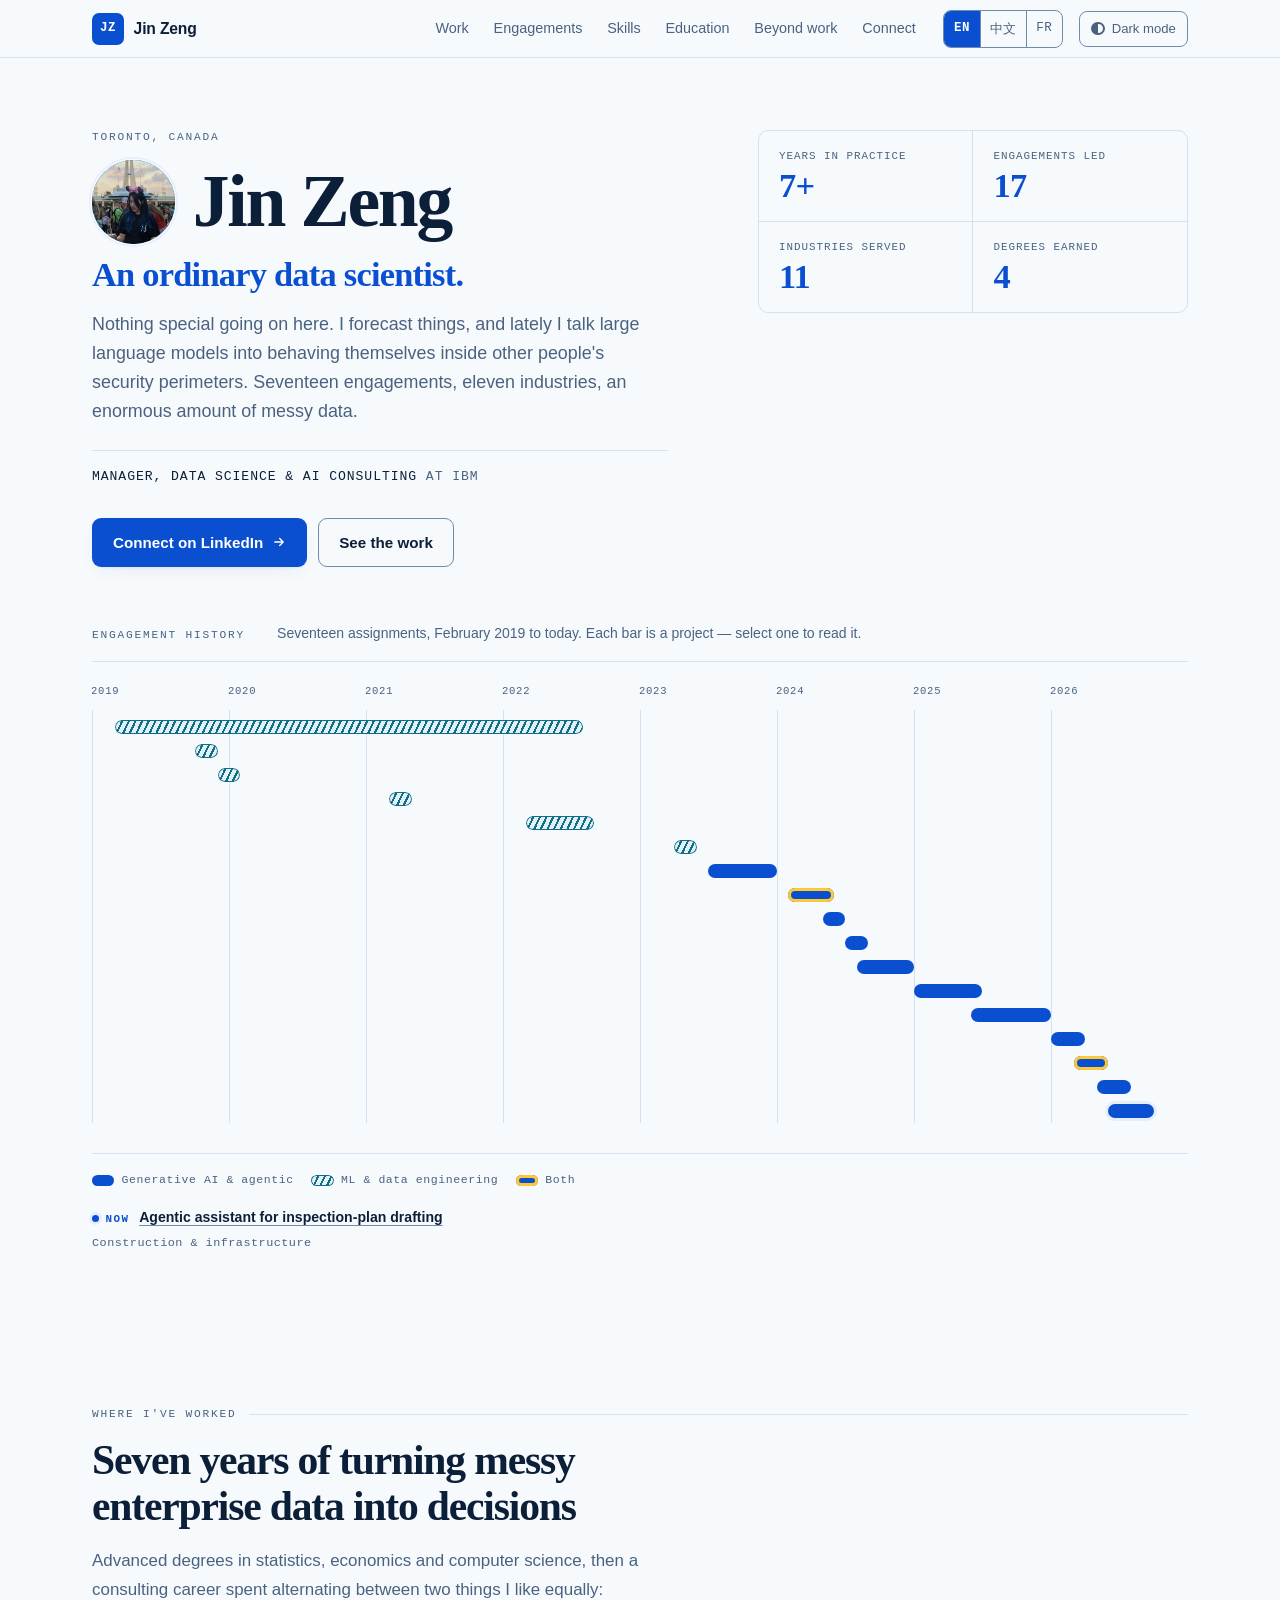
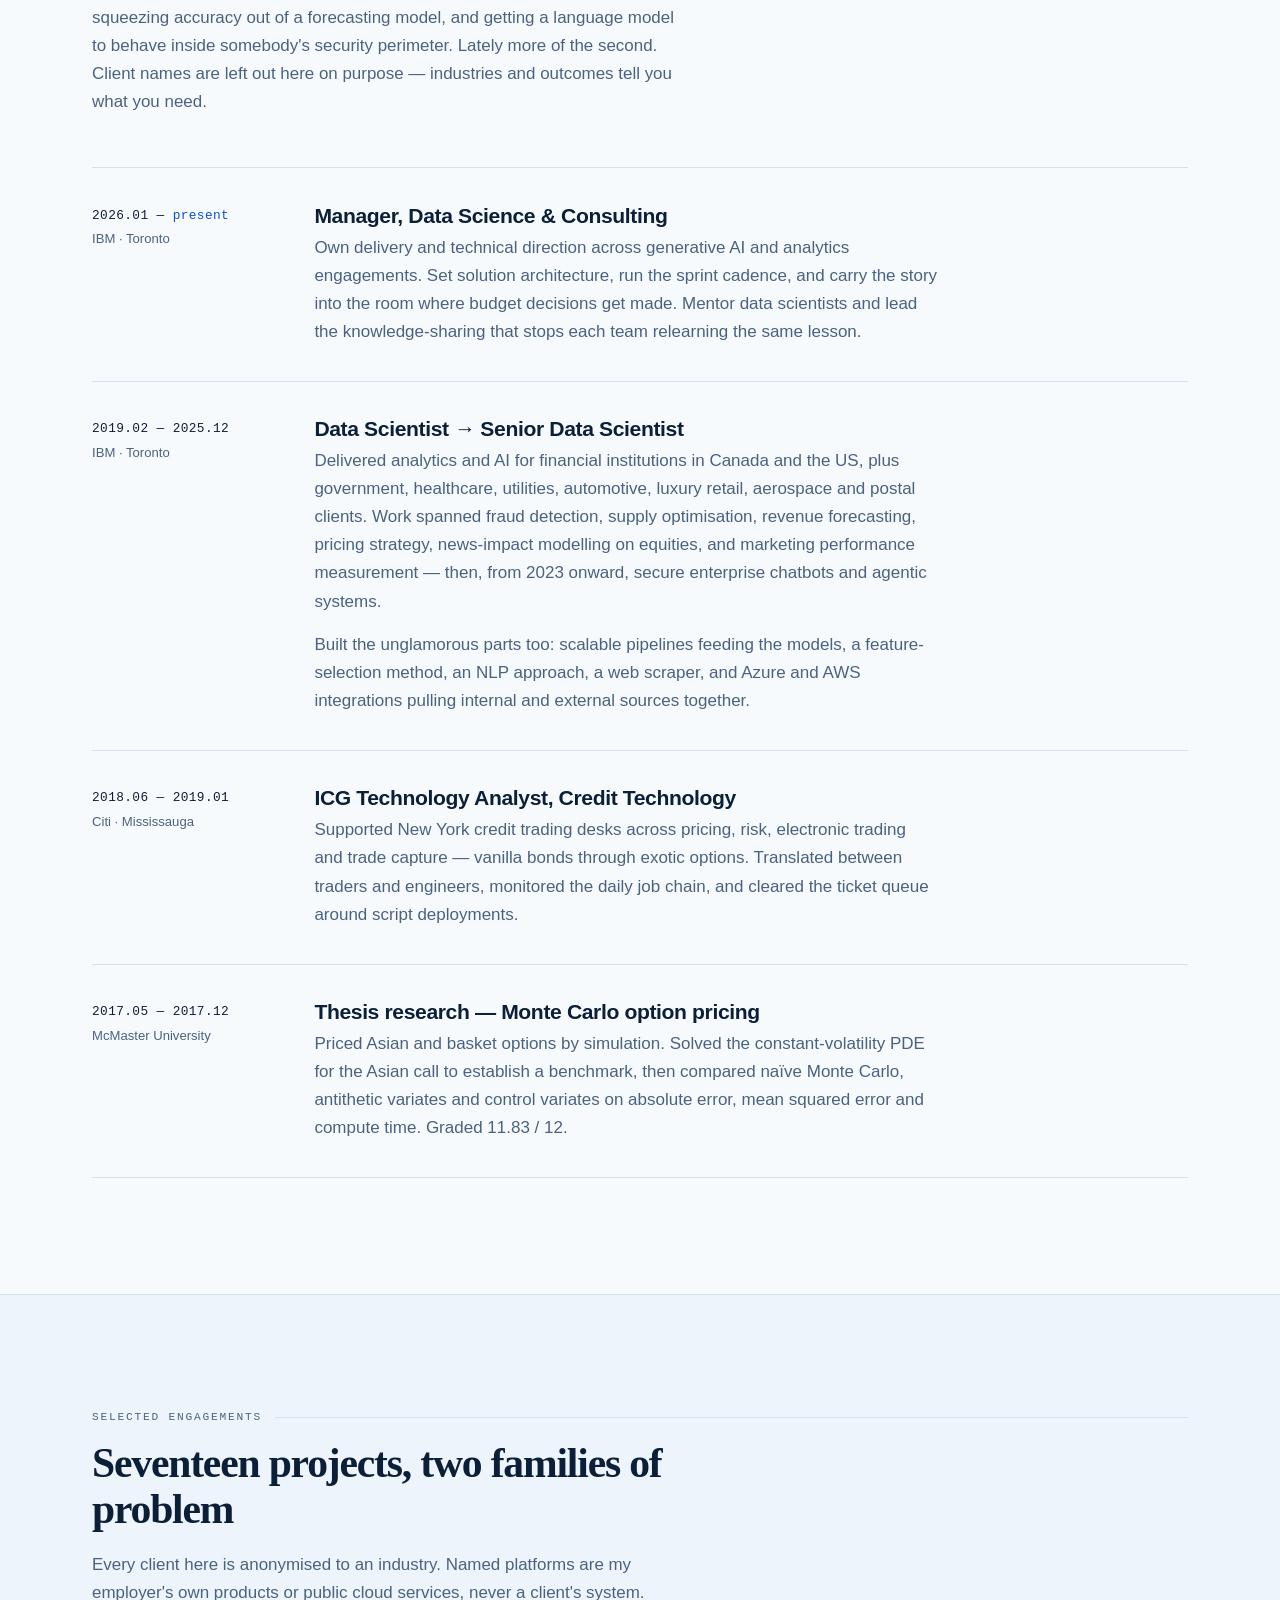
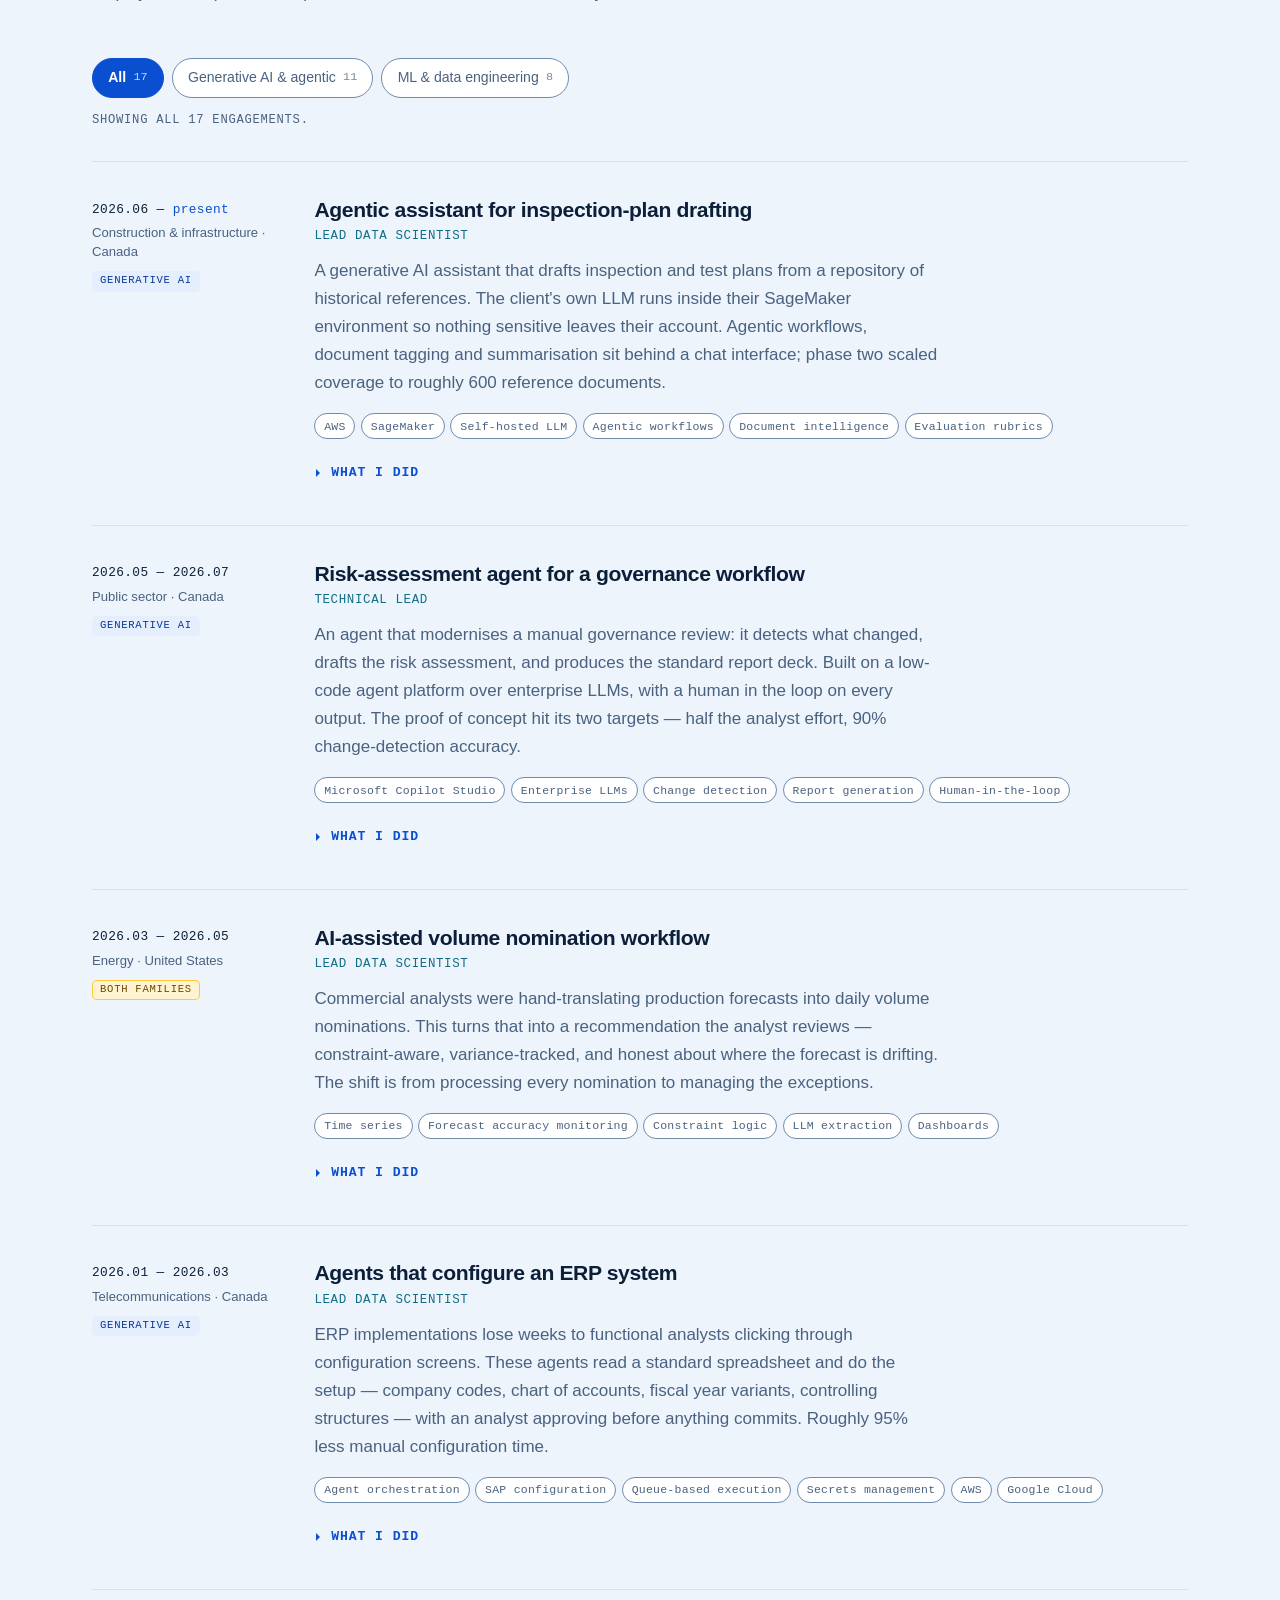
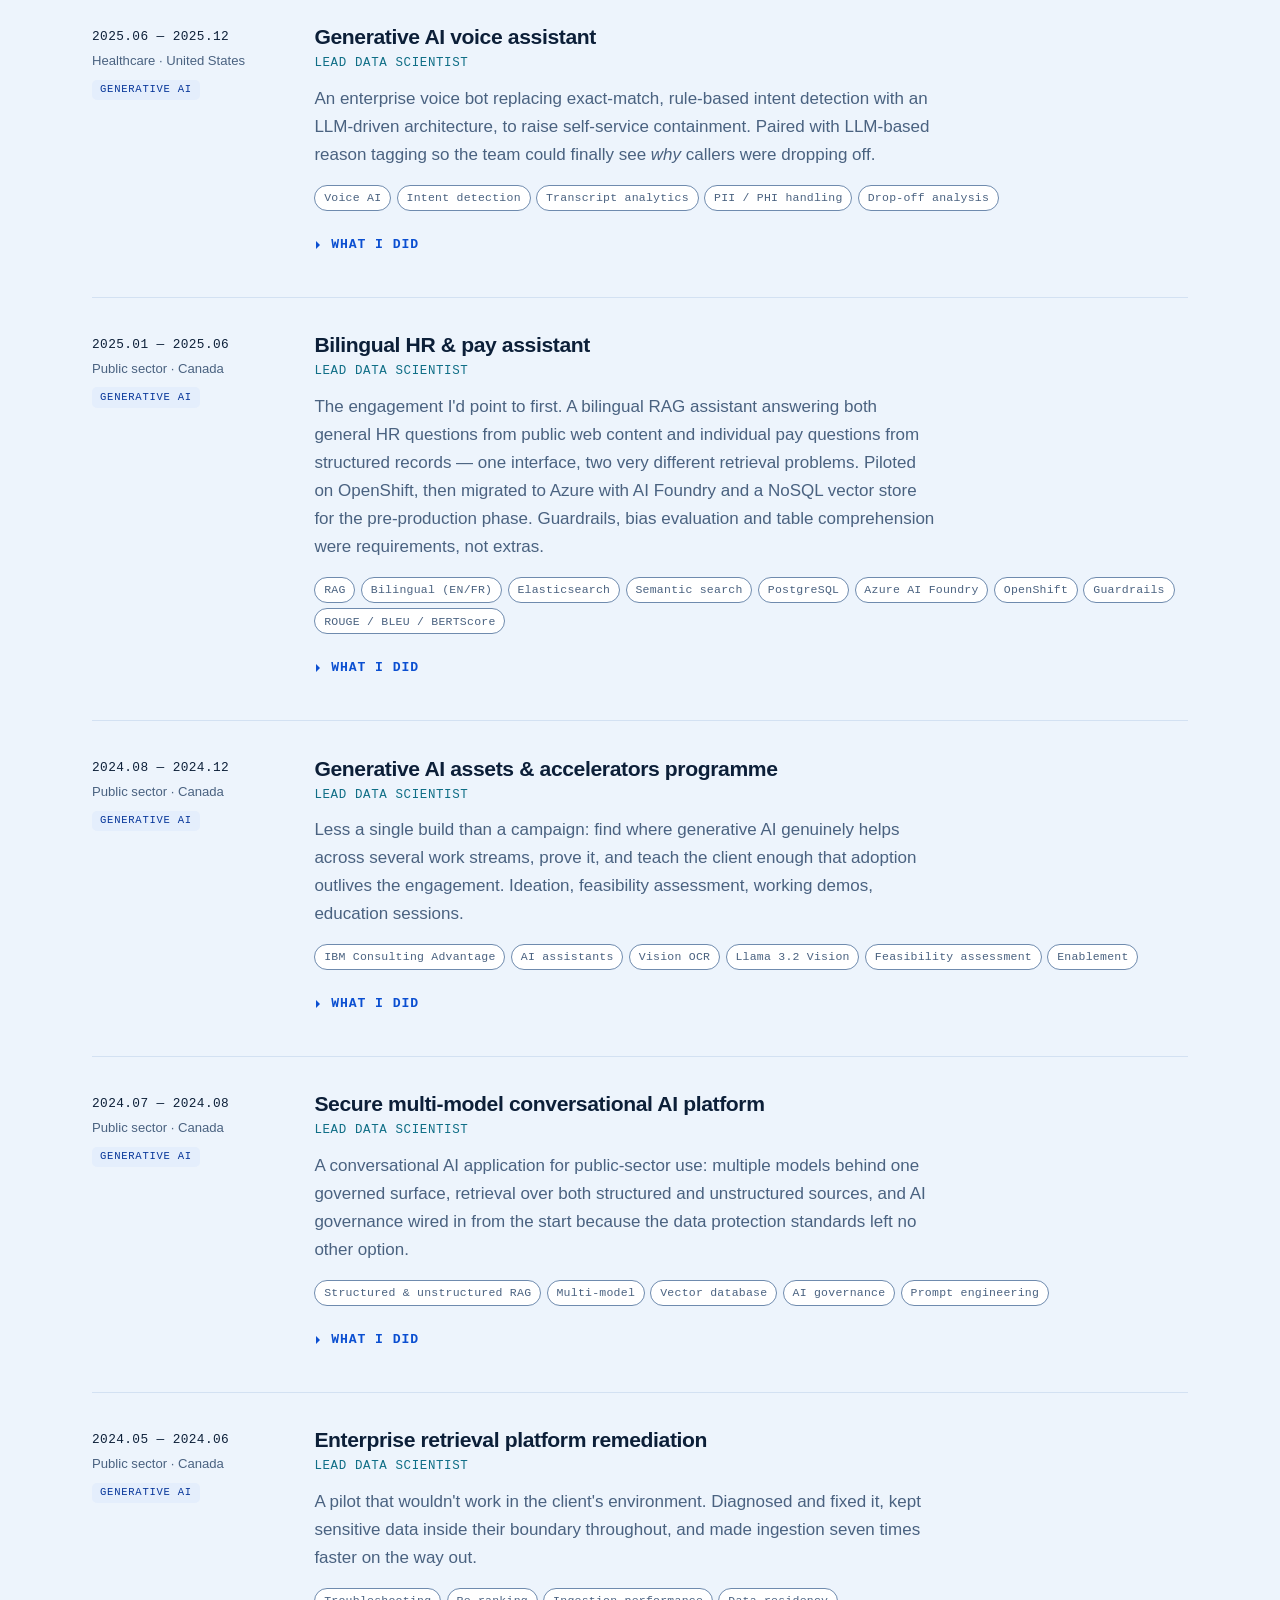
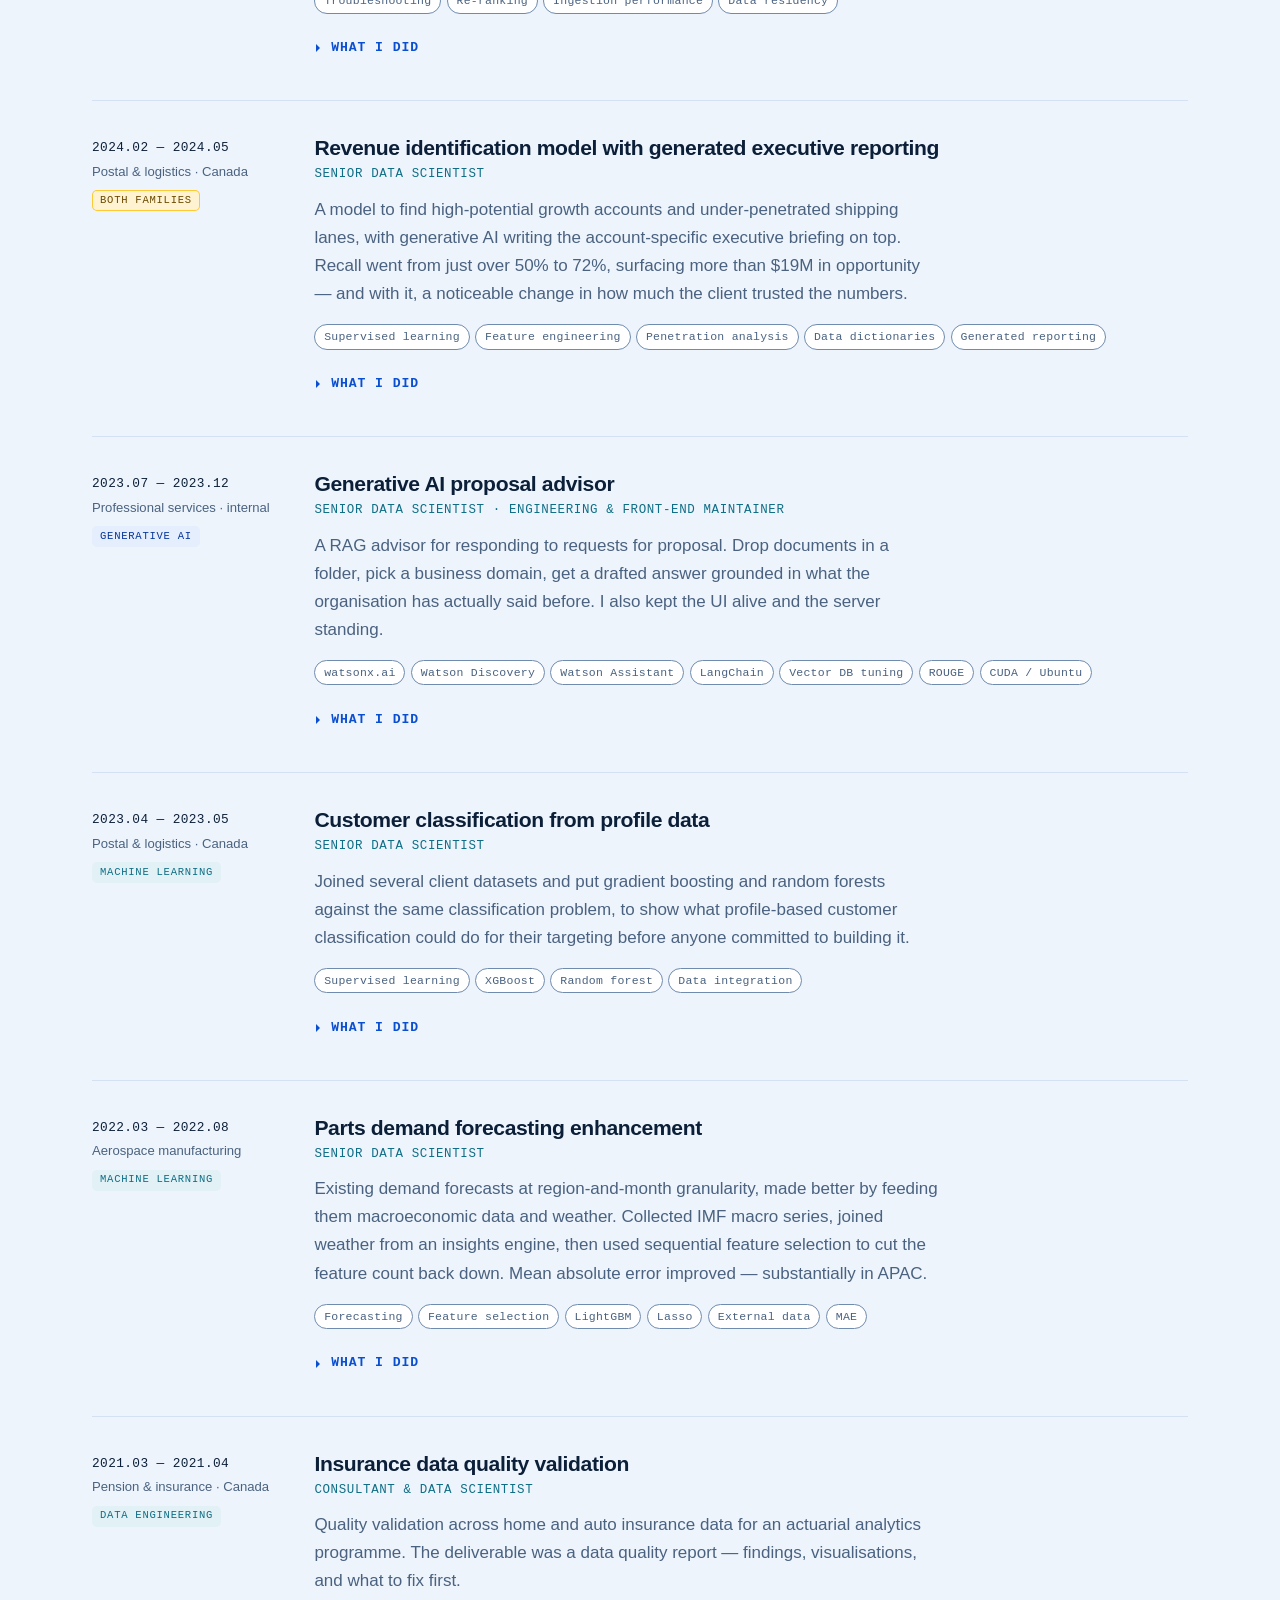
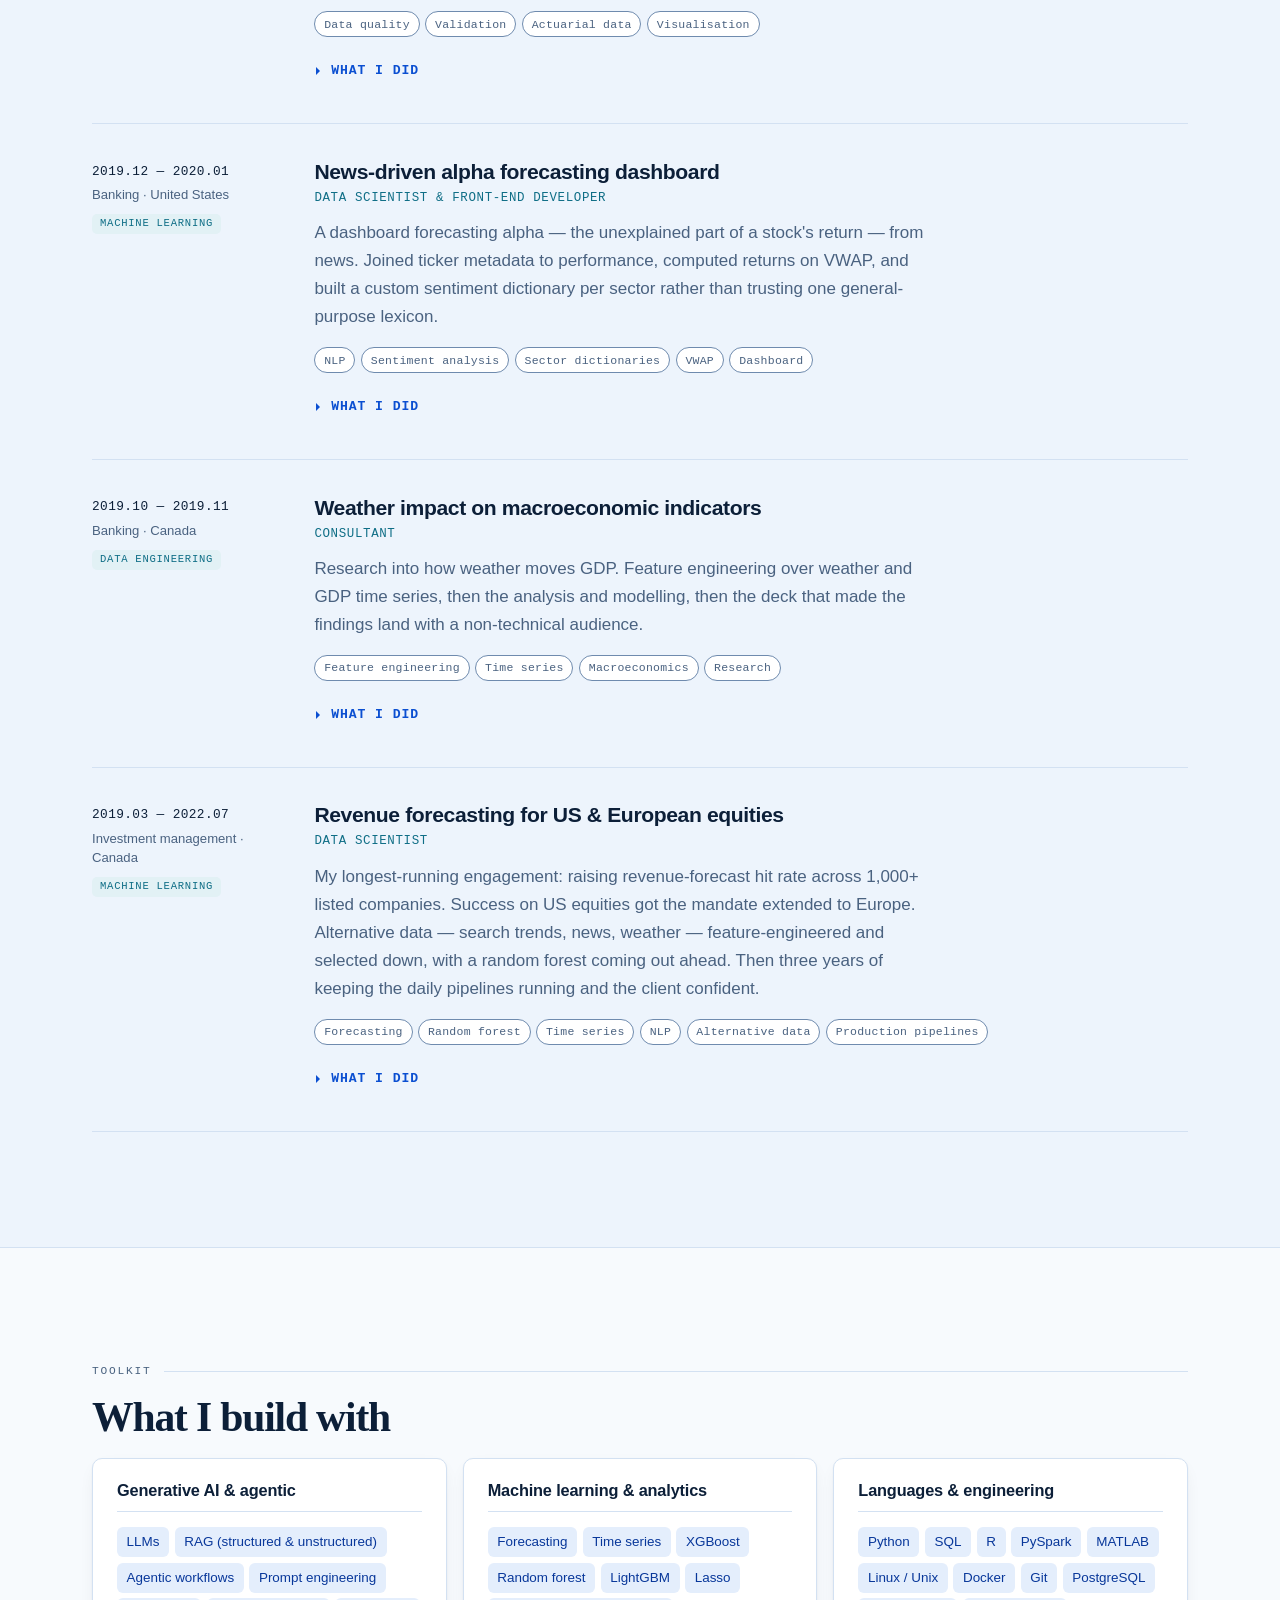
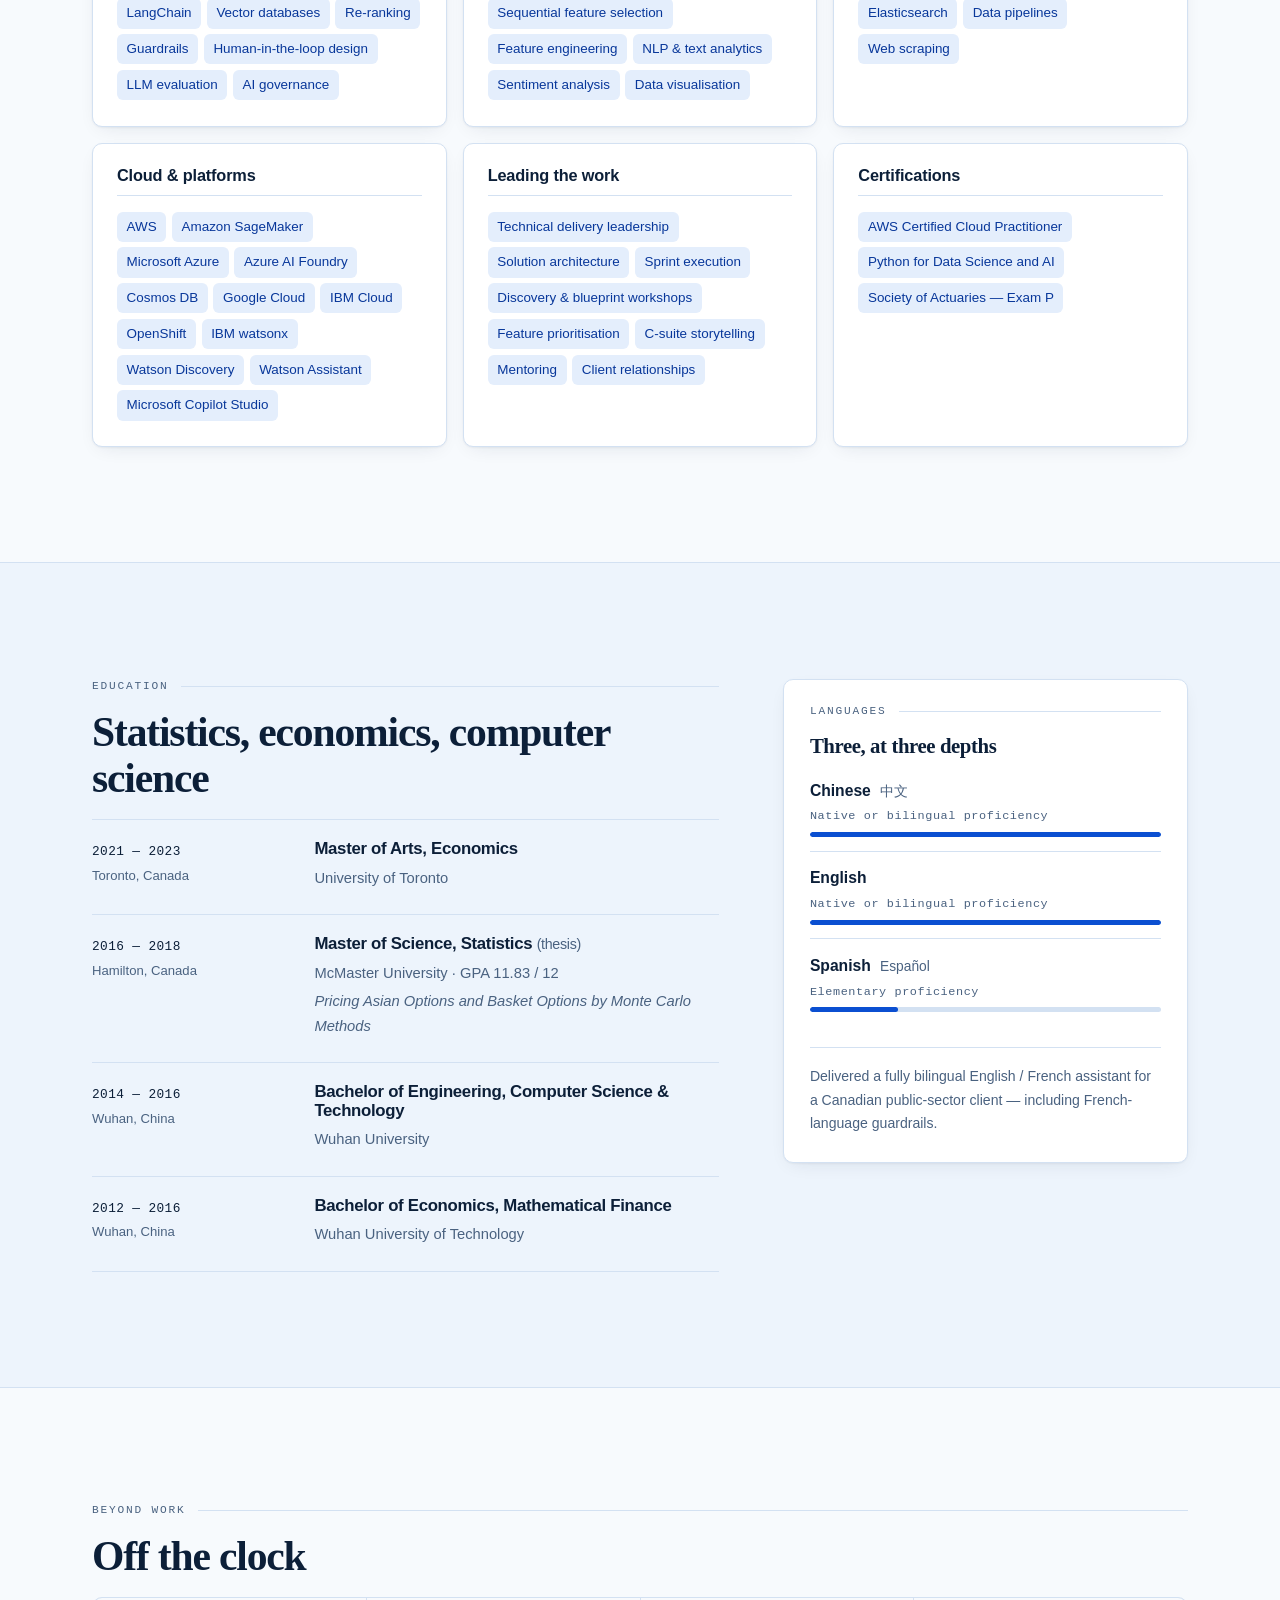
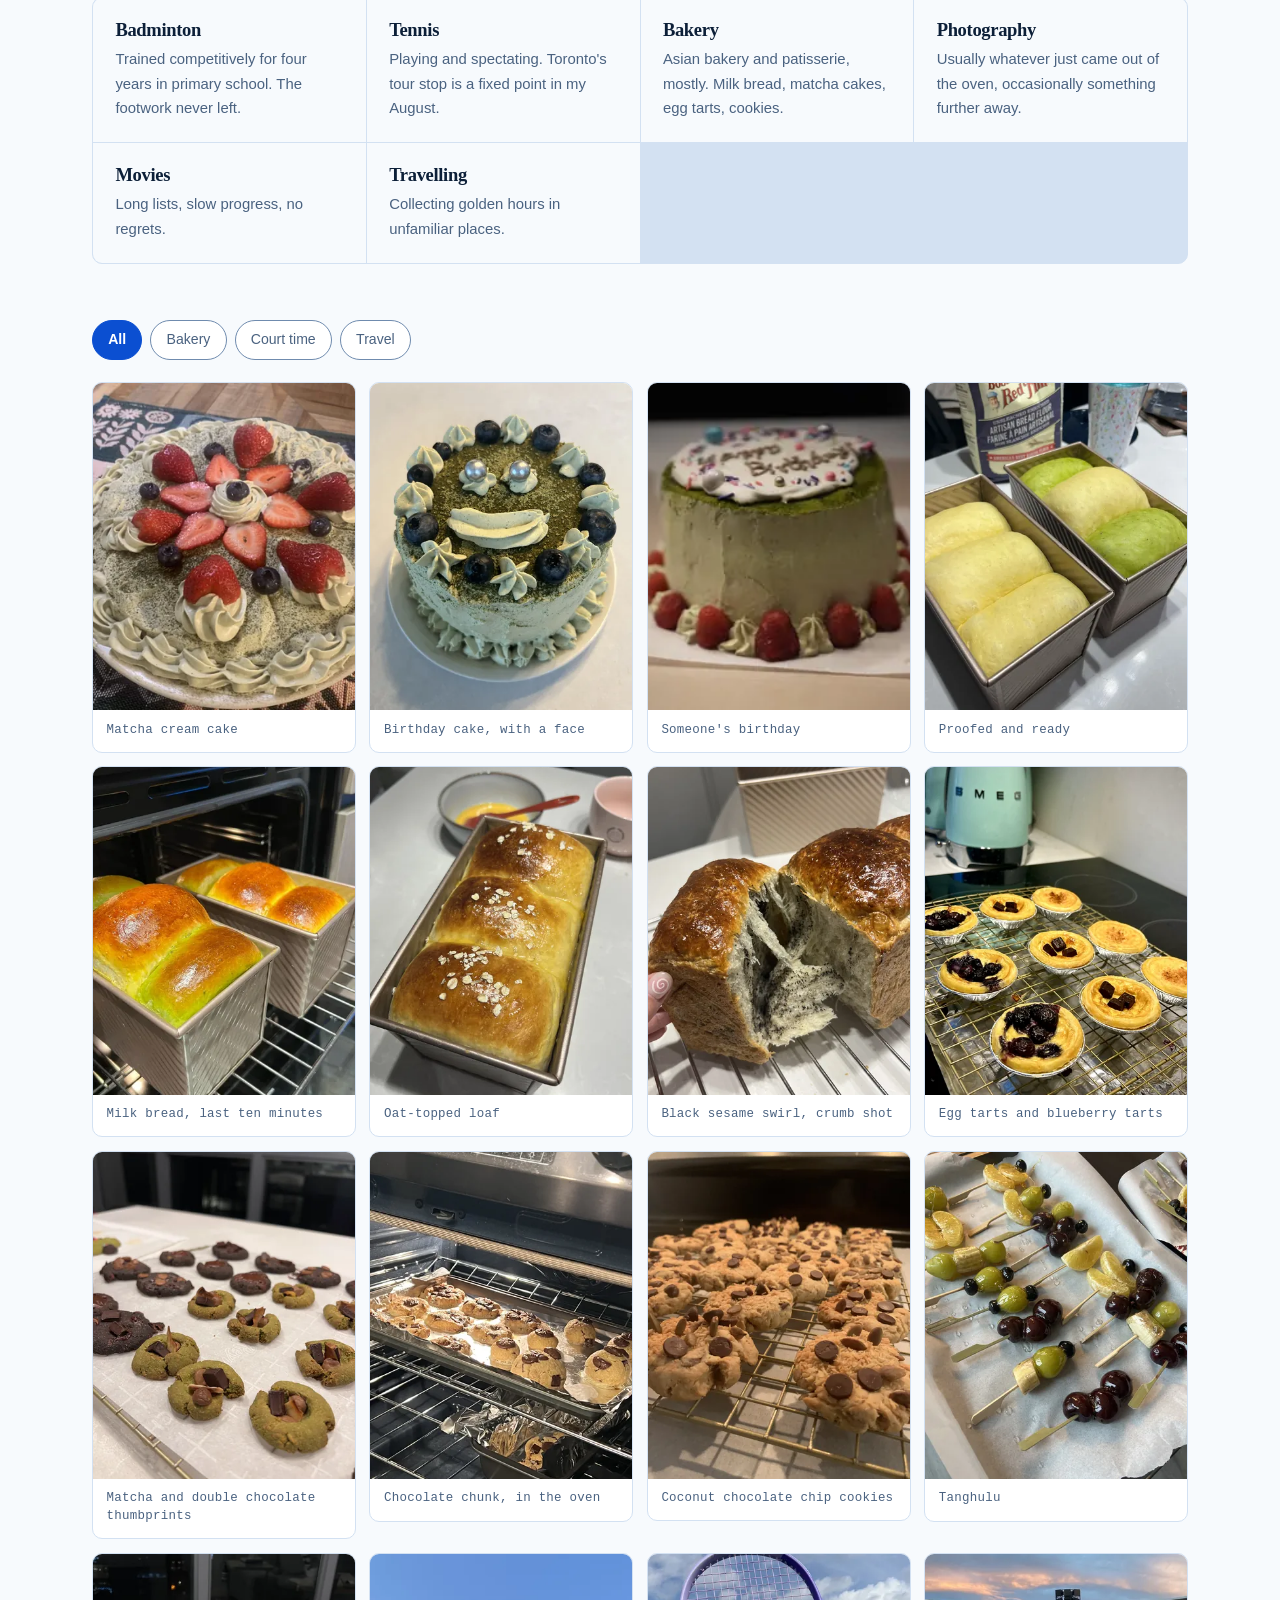
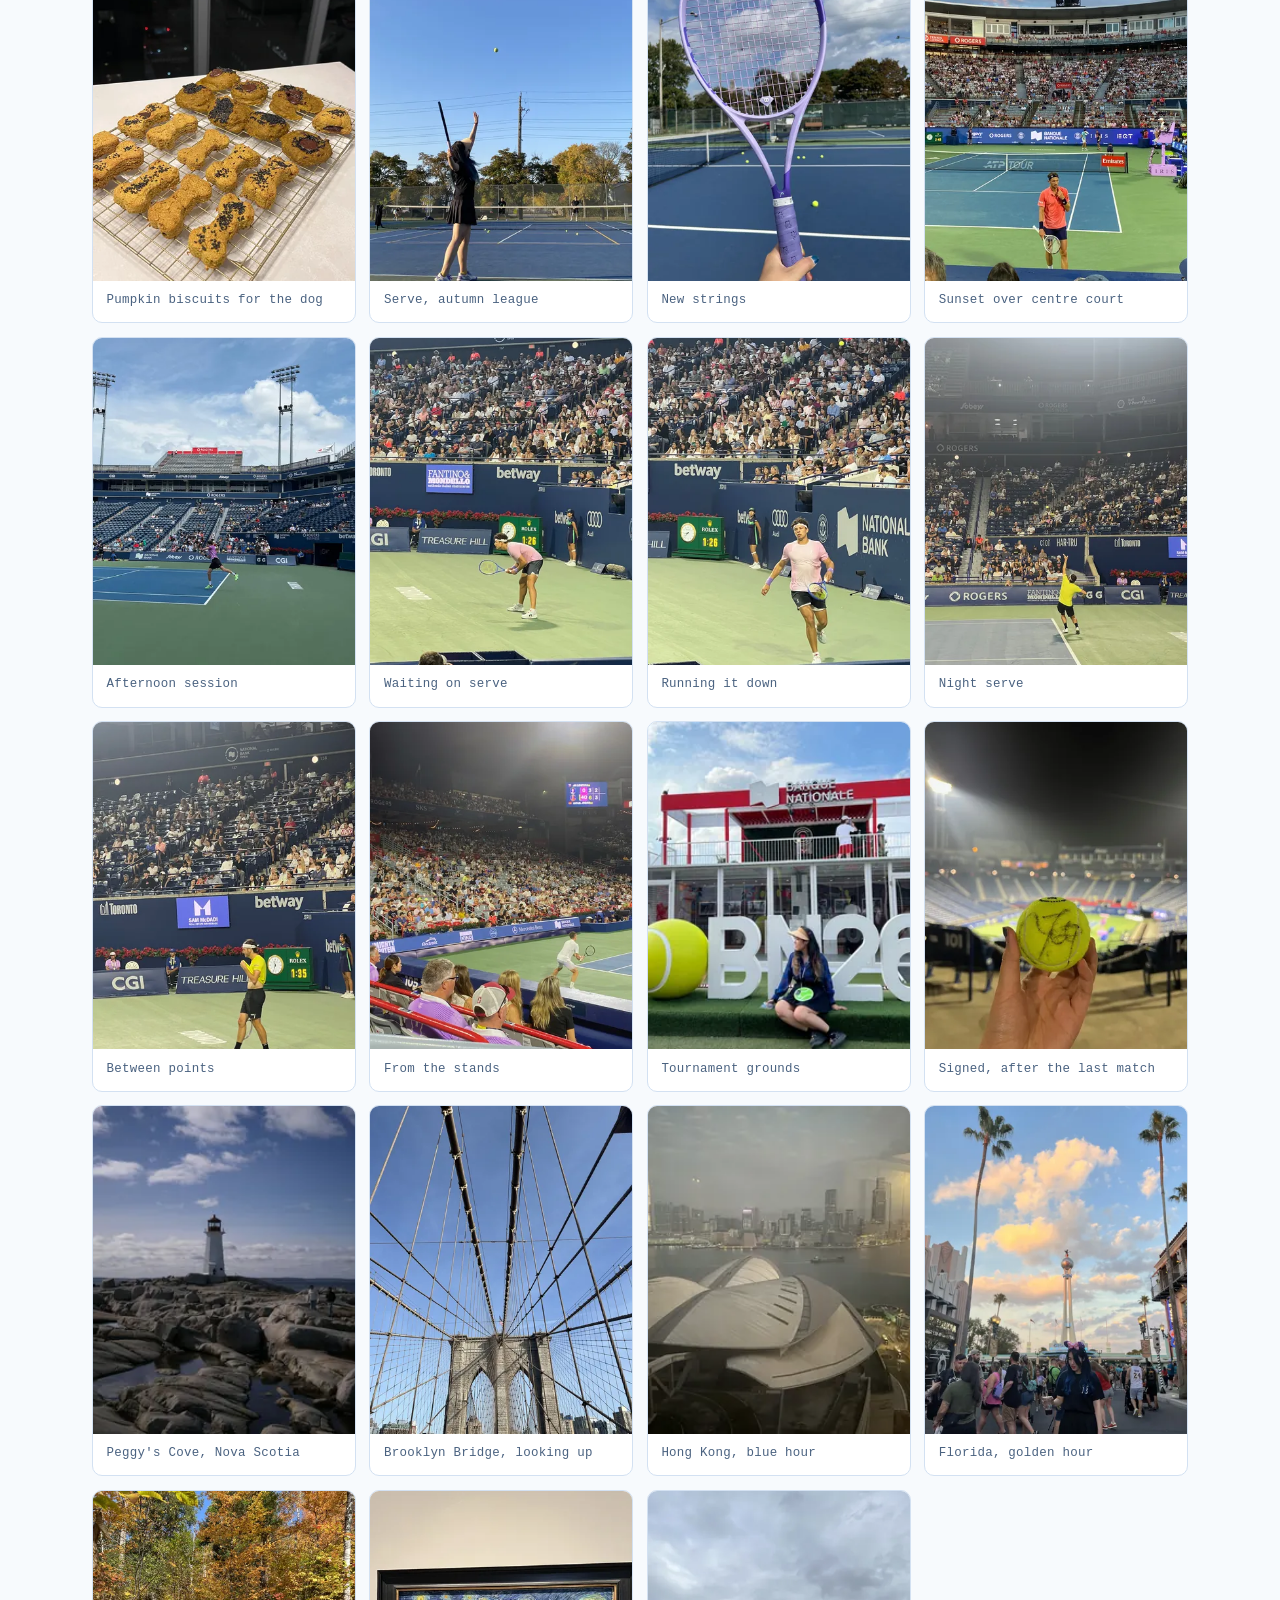
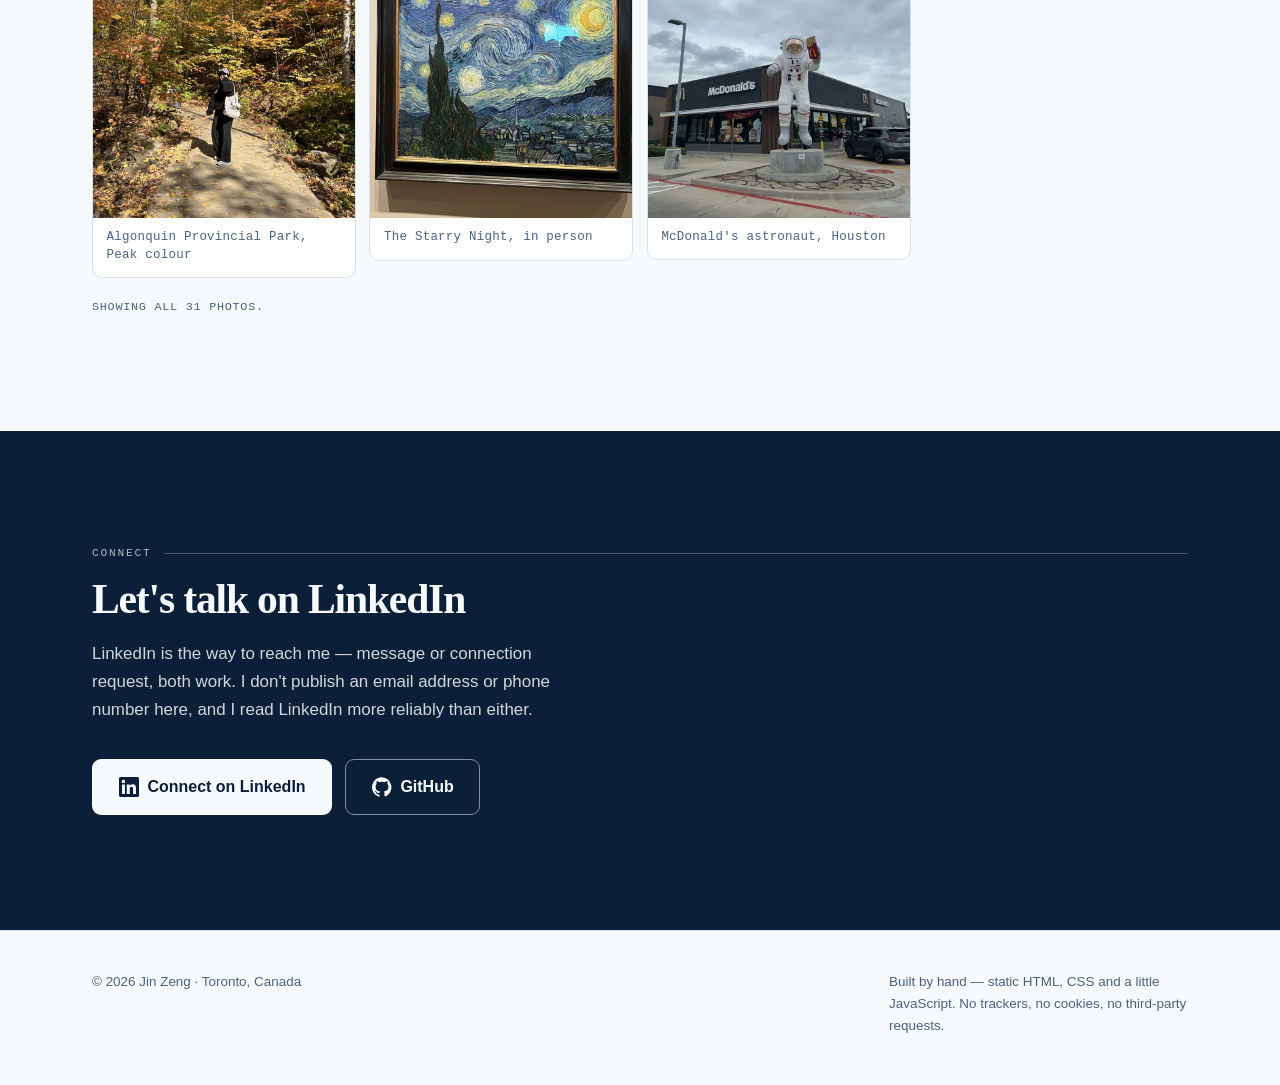
==== commit 2d9c5ee6: "fix some translations" ====
--- a/index.html
+++ b/index.html
@@ -1104,16 +1104,19 @@
             </li>
             <li class="row">
               <div class="row__meta">
-                <p class="row__dates">2016 — 2017</p>
+                <p class="row__dates">2016 — 2018</p>
                 <p class="row__where">Hamilton, Canada</p>
               </div>
               <div class="row__body">
                 <h3>Master of Science, Statistics <span class="row__note">(thesis)</span></h3>
                 <p>McMaster University · GPA 11.83&nbsp;/&nbsp;12</p>
-                <p class="row__thesis"
+                <p class="row__thesis" Thesis: <a
                   href="https://prod-ms-be.lib.mcmaster.ca/server/api/core/bitstreams/de4fbf5c-8b92-477d-aa65-94ef4b47f840/content"
-                  rel="noopener">Thesis: <cite>Pricing Asian Options and Basket Options by Monte Carlo
-                    Methods</cite></p>
+                  target="_blank" rel="noopener noreferrer">
+                  <cite>Pricing Asian Options and Basket Options by Monte Carlo
+                    Methods</cite>
+                  </a>
+                </p>
               </div>
             </li>
             <li class="row">
@@ -1823,8 +1826,8 @@
 
   <!-- i18n.js must load before main.js: main.js reads window.JZ_I18N at startup.
      Both are deferred, and deferred scripts run in document order. -->
-<script src="assets/js/i18n.js" defer></script>
-<script src="assets/js/main.js" defer></script>
+  <script src="assets/js/i18n.js" defer></script>
+  <script src="assets/js/main.js" defer></script>
 </body>
 
 </html>
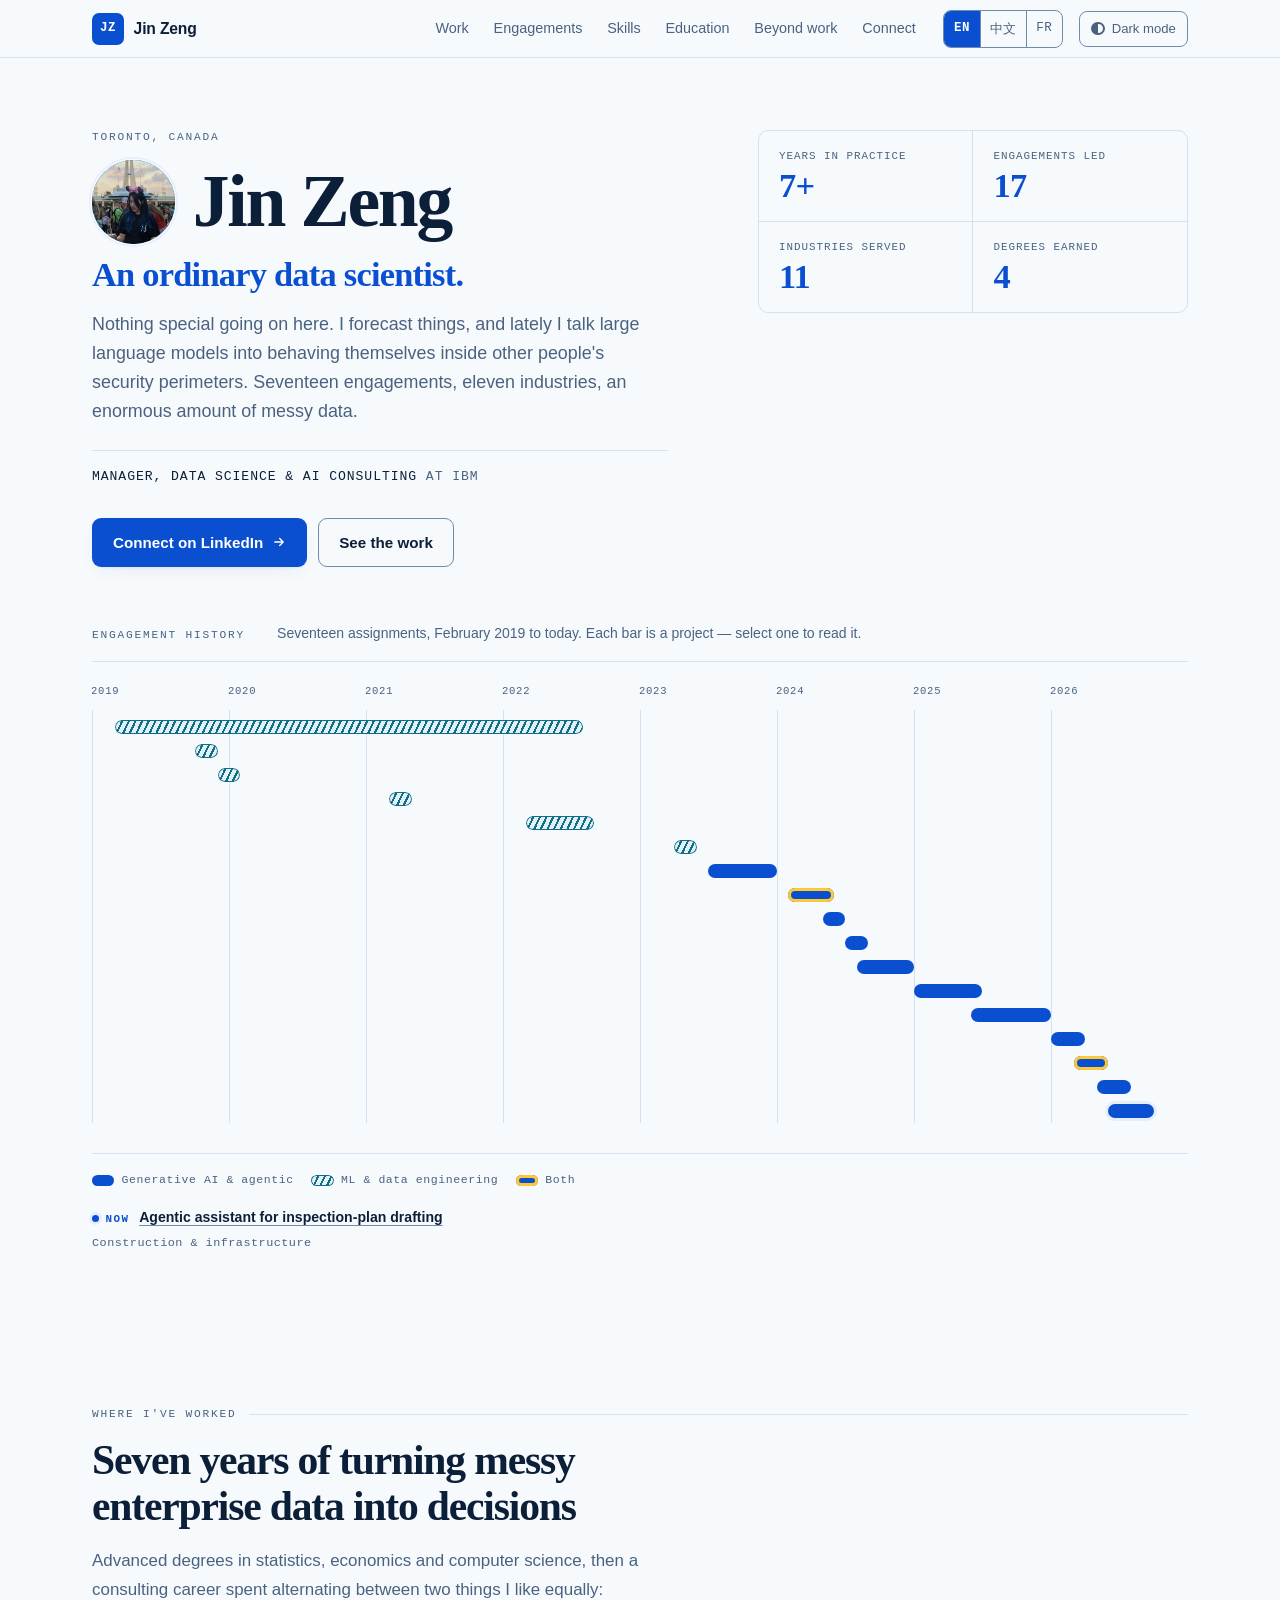
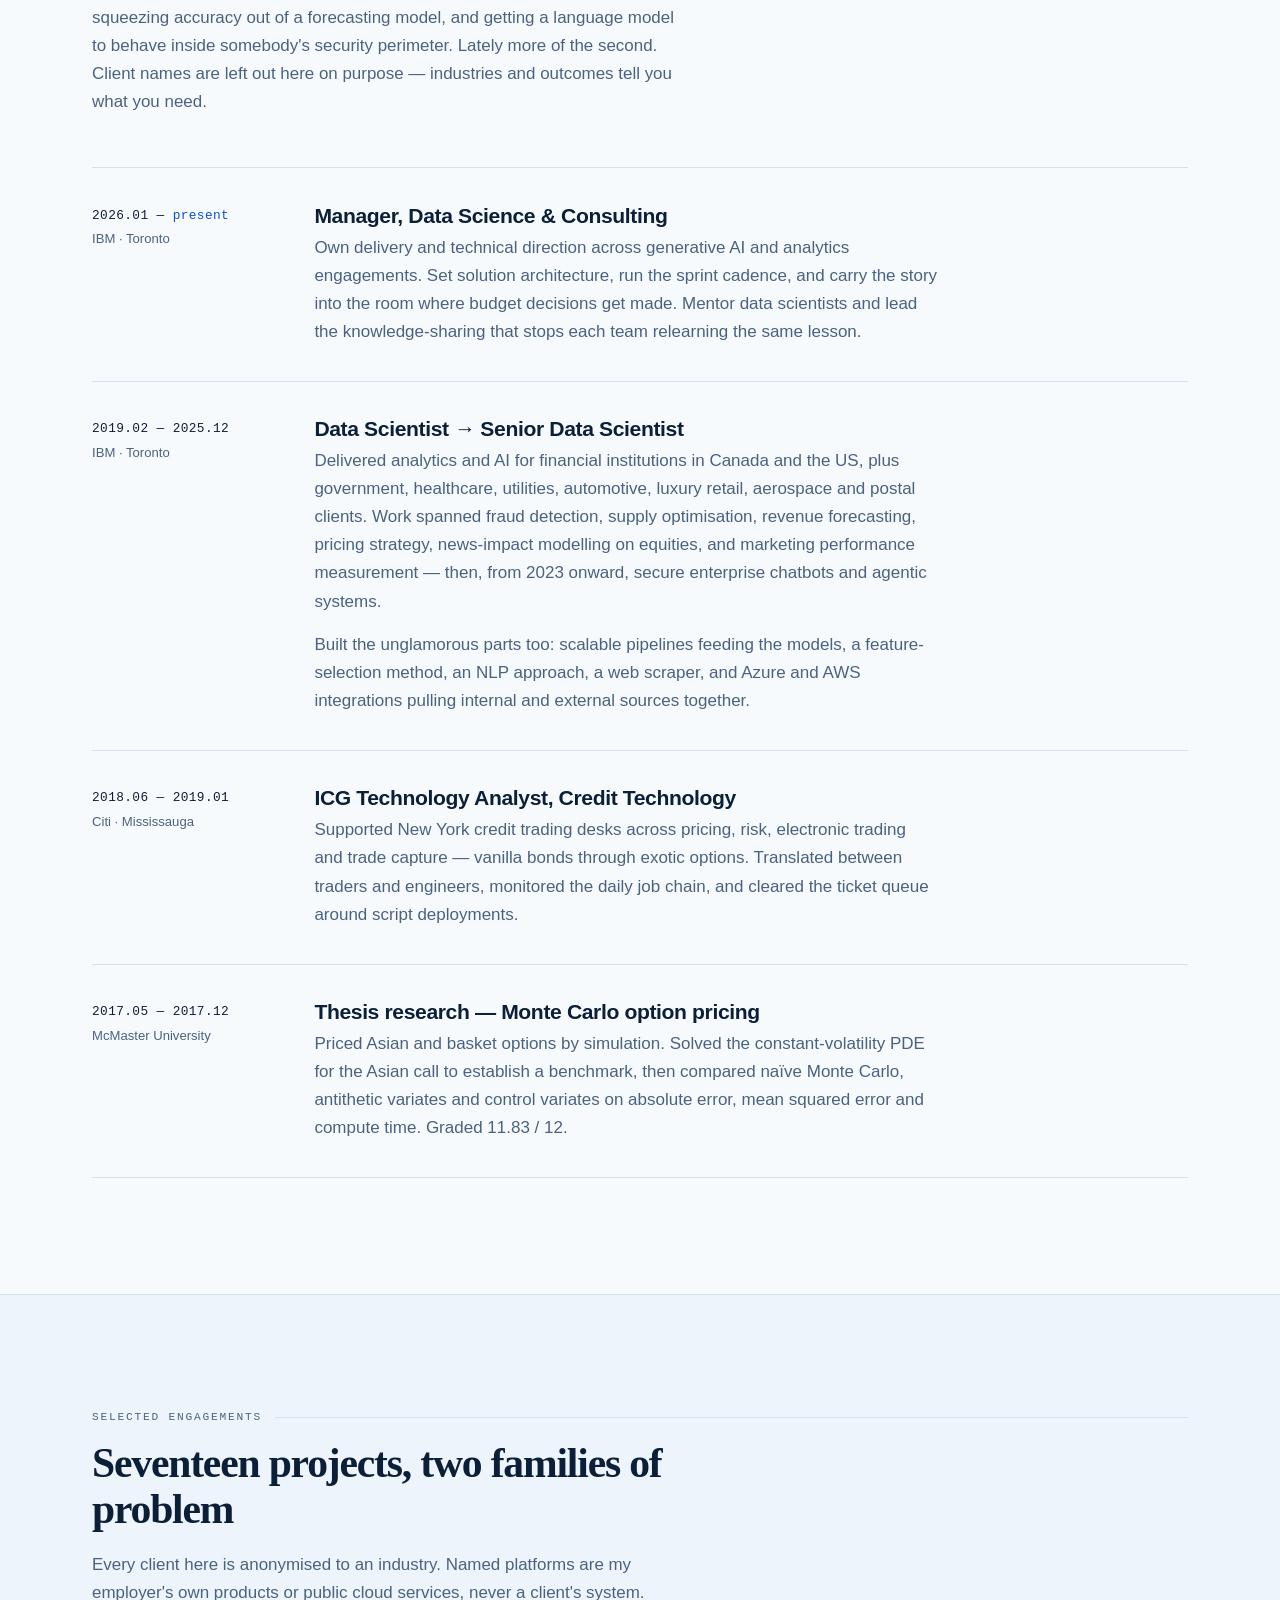
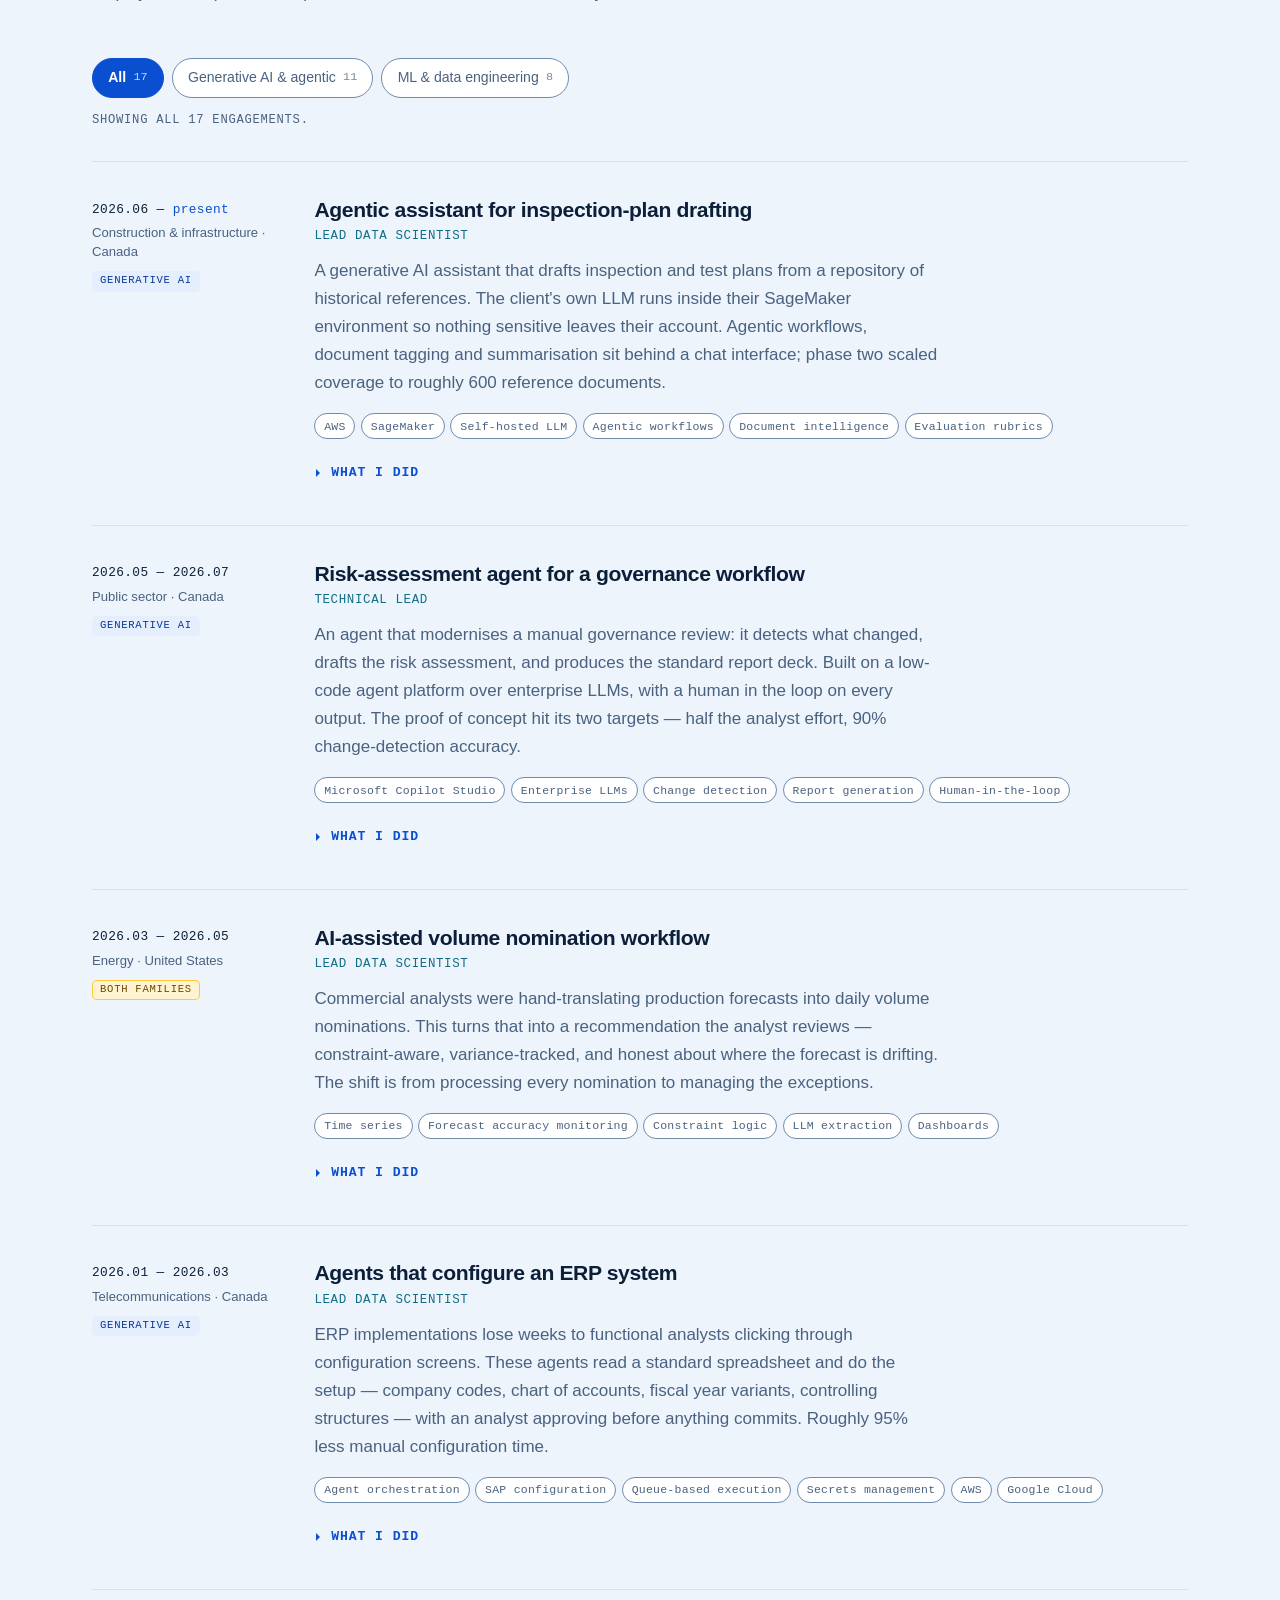
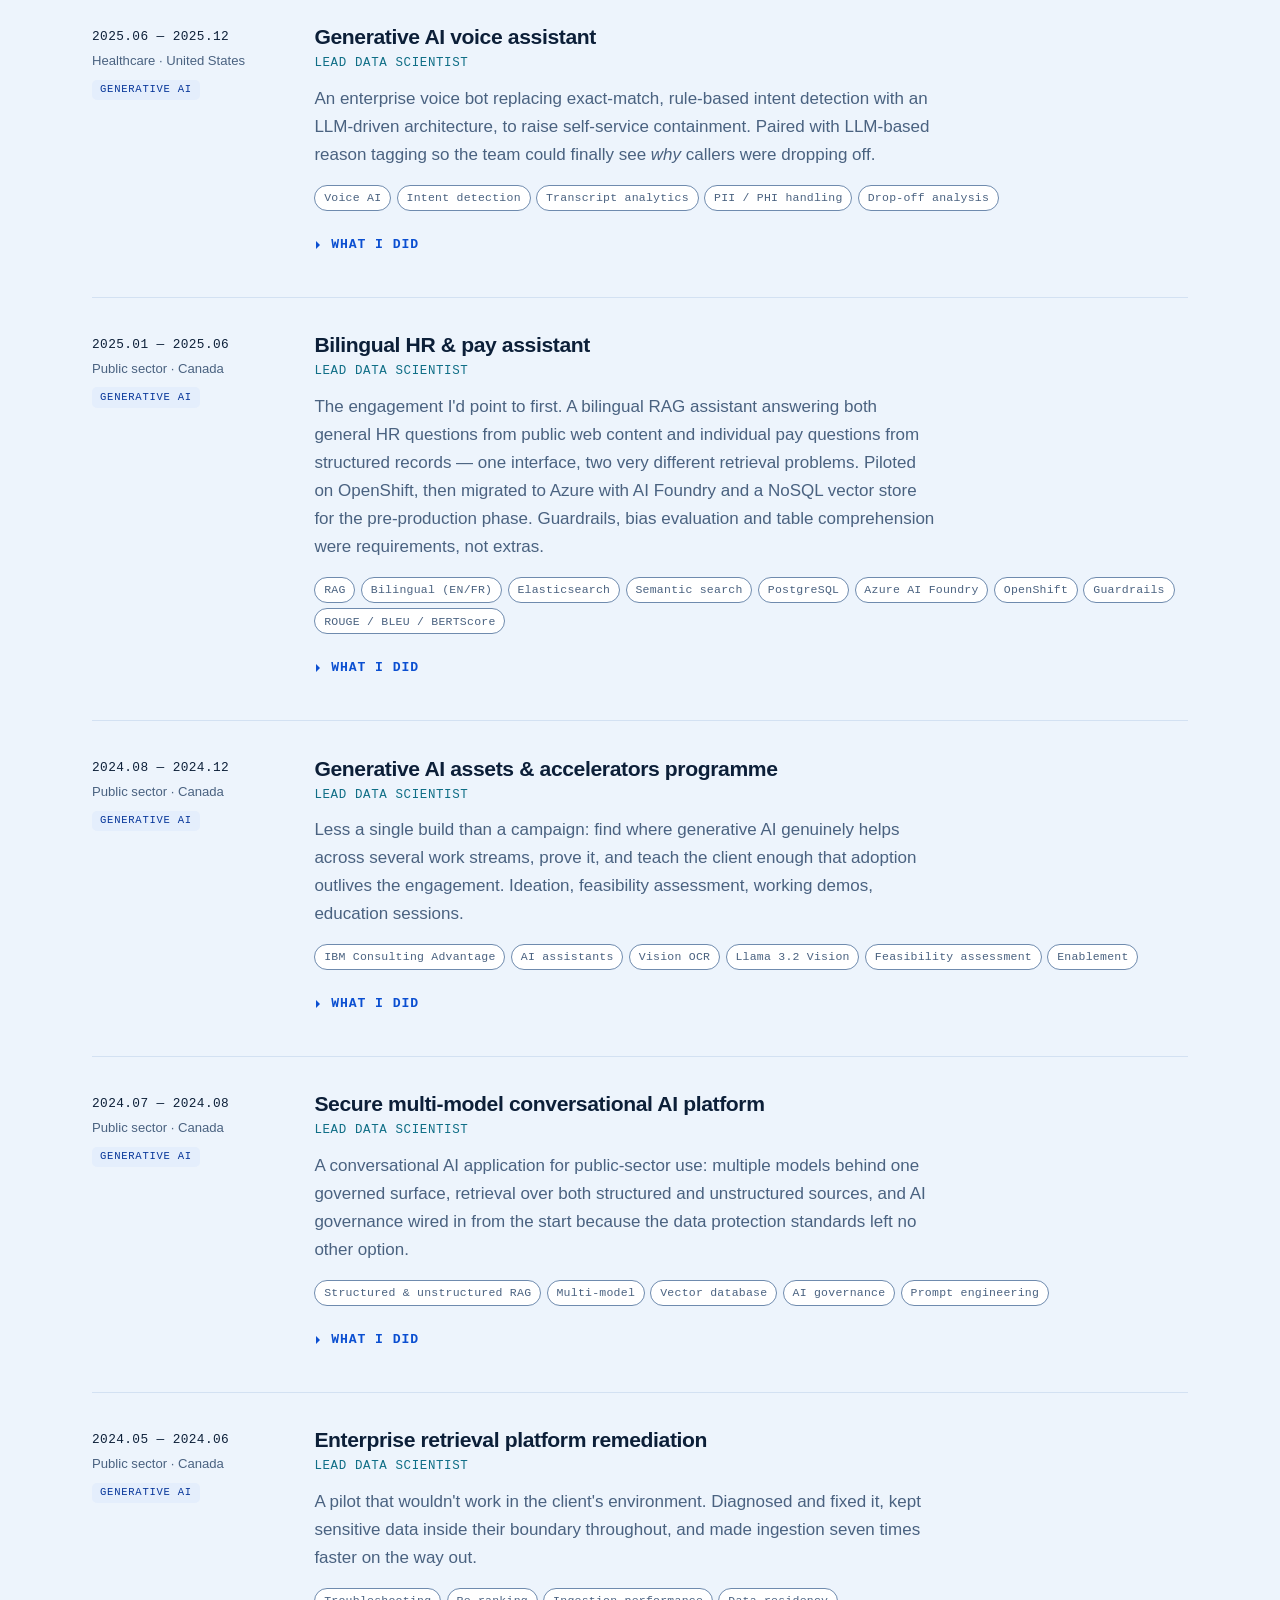
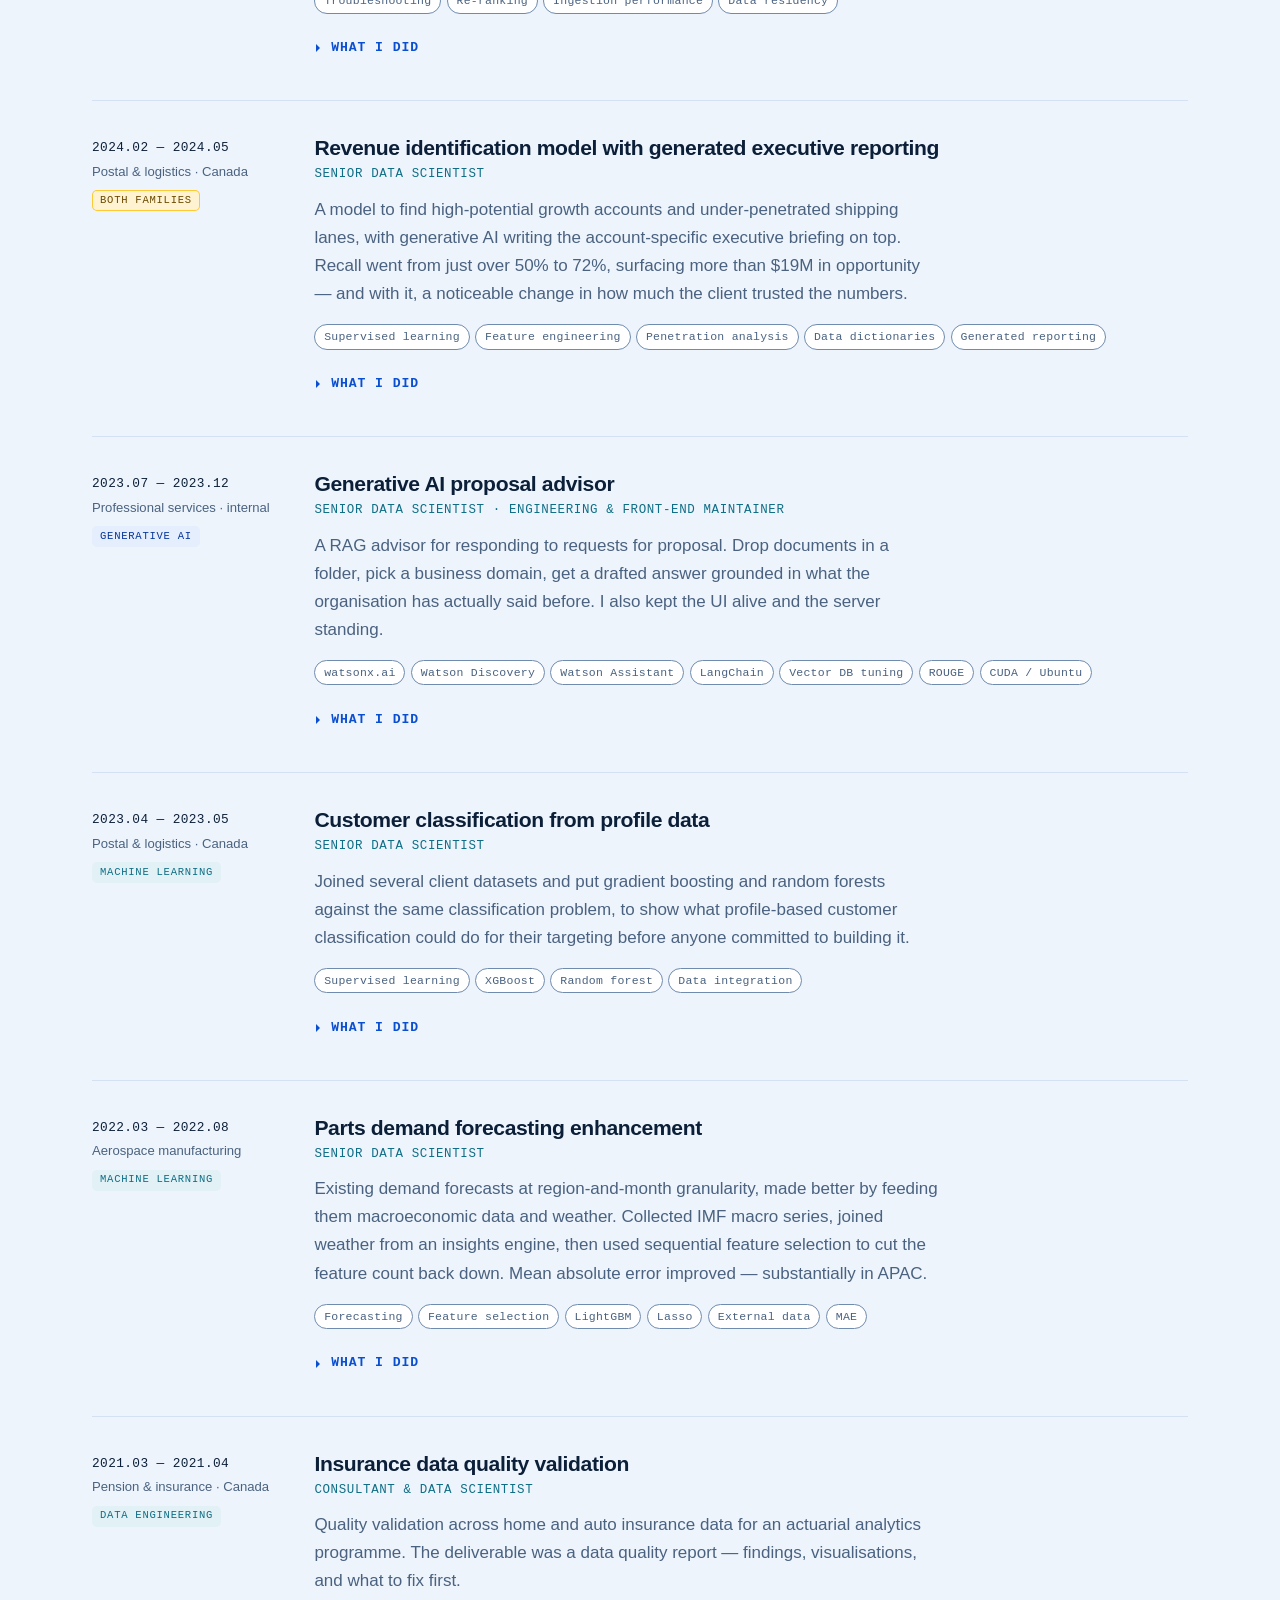
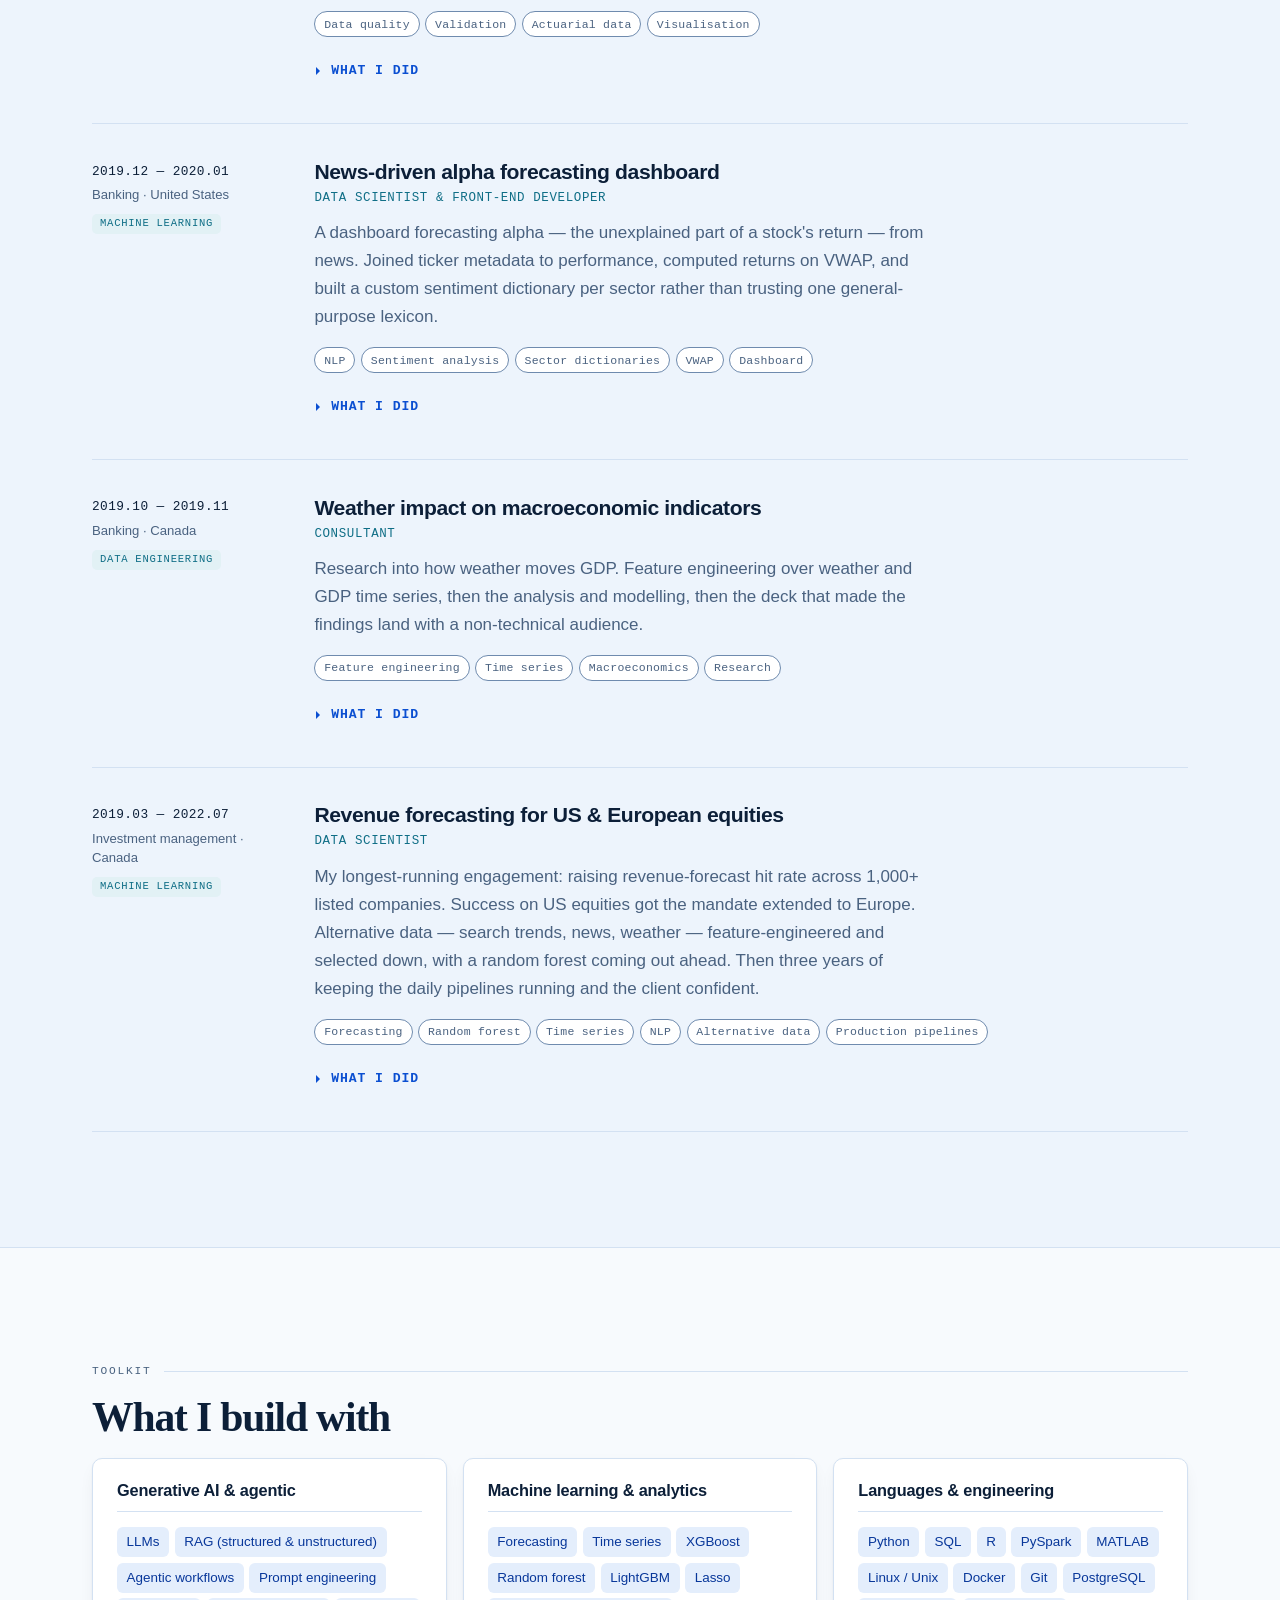
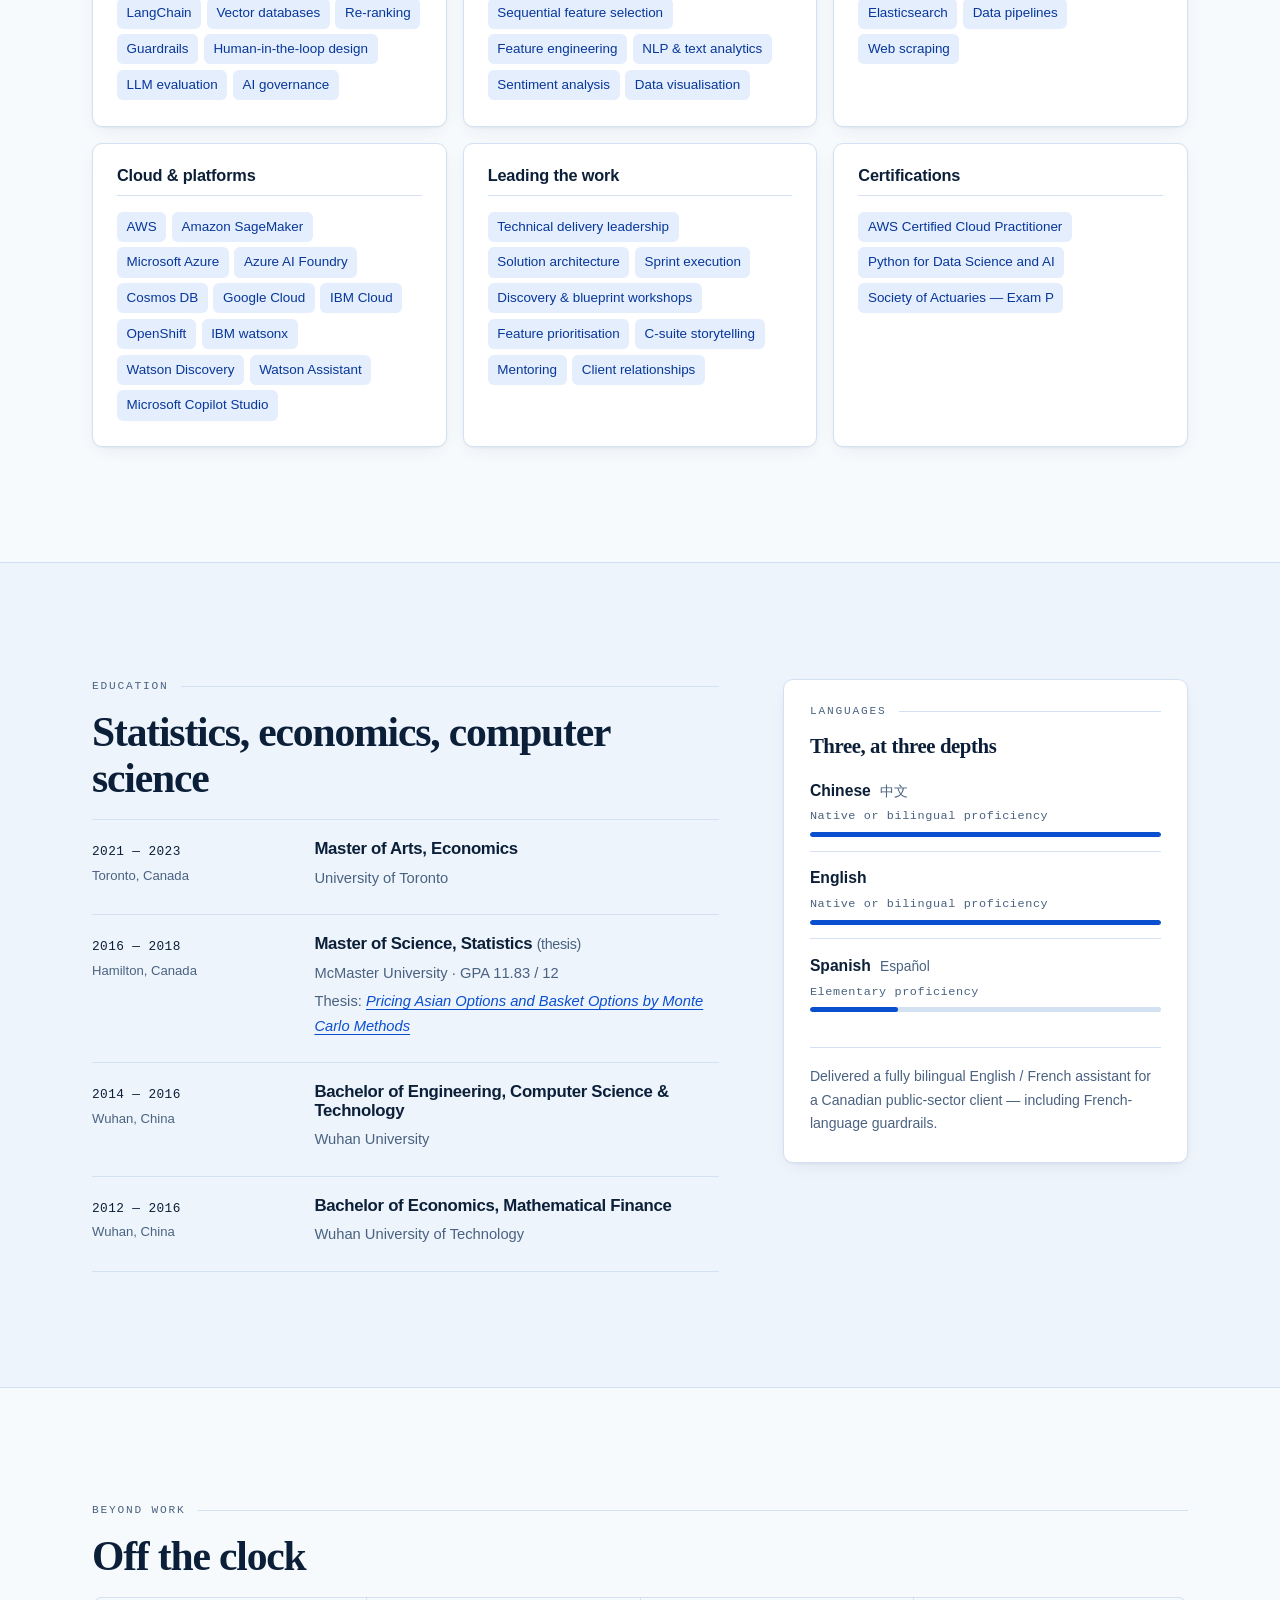
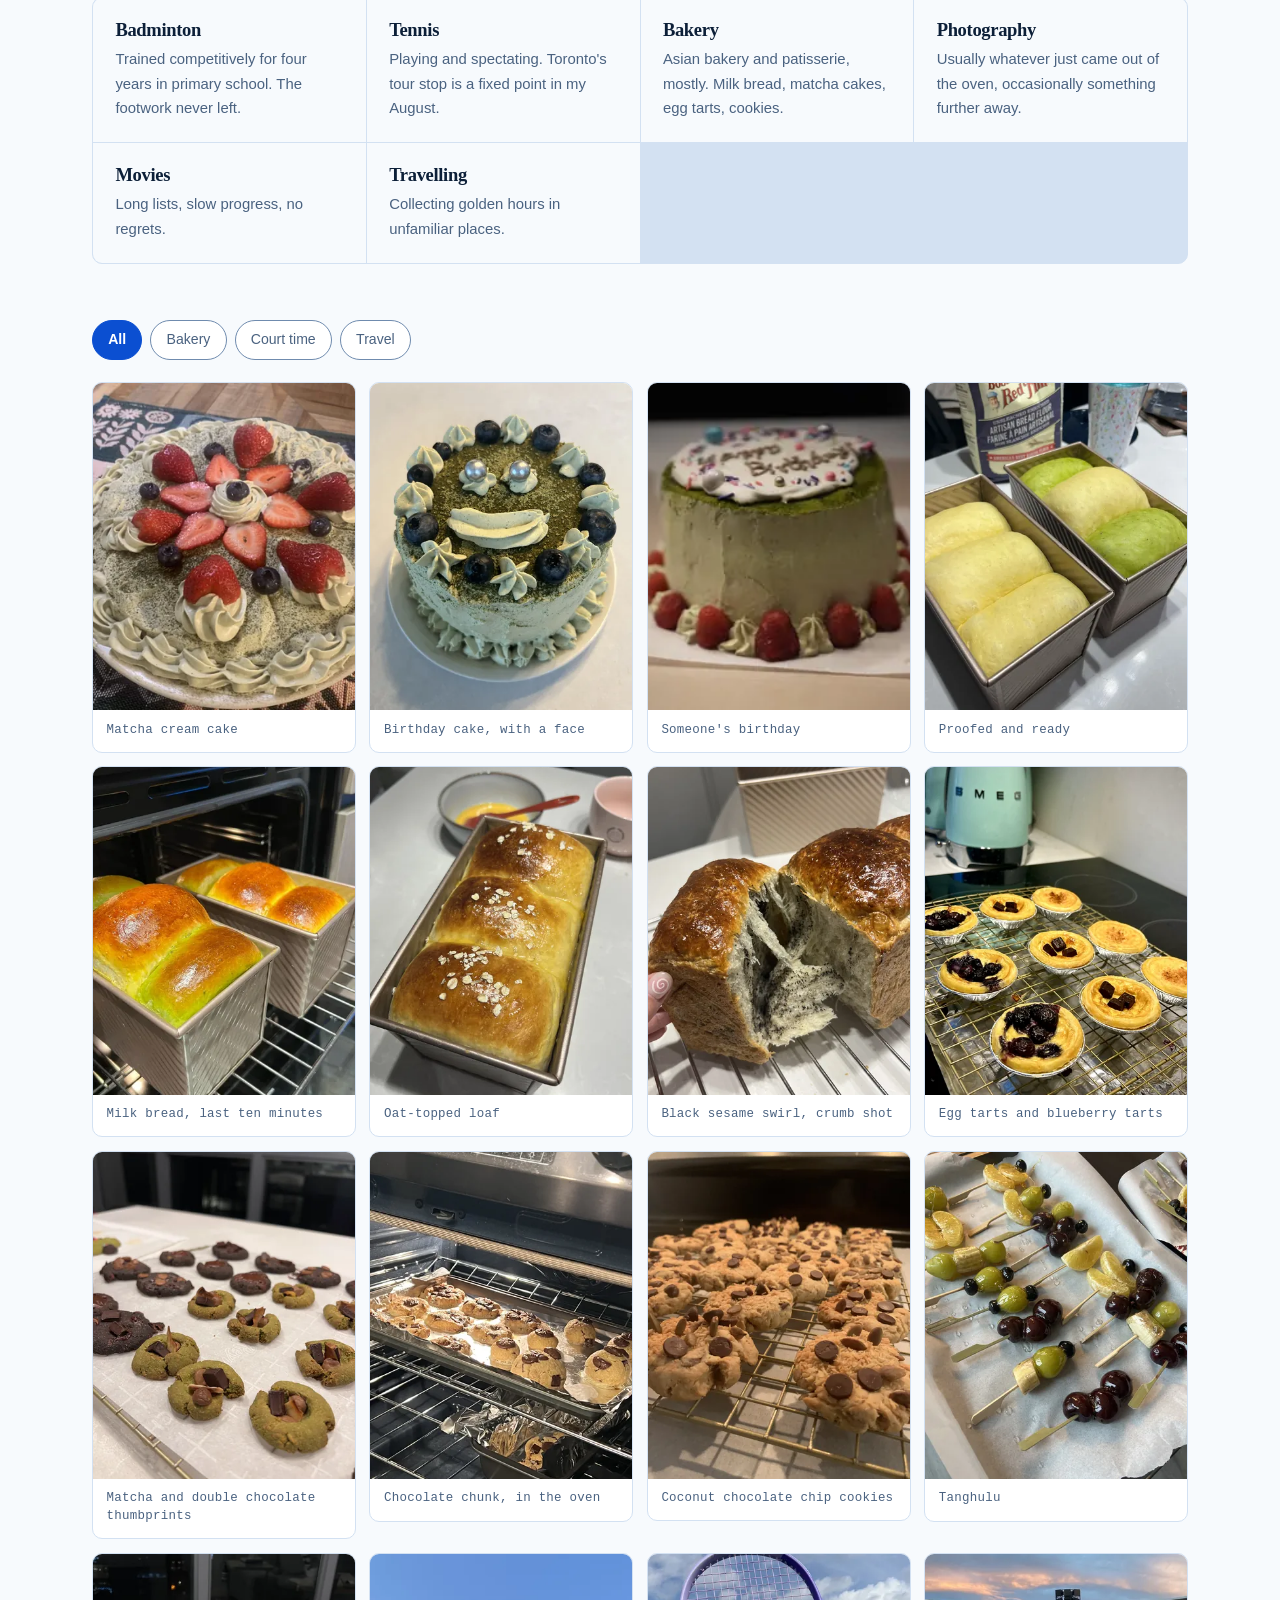
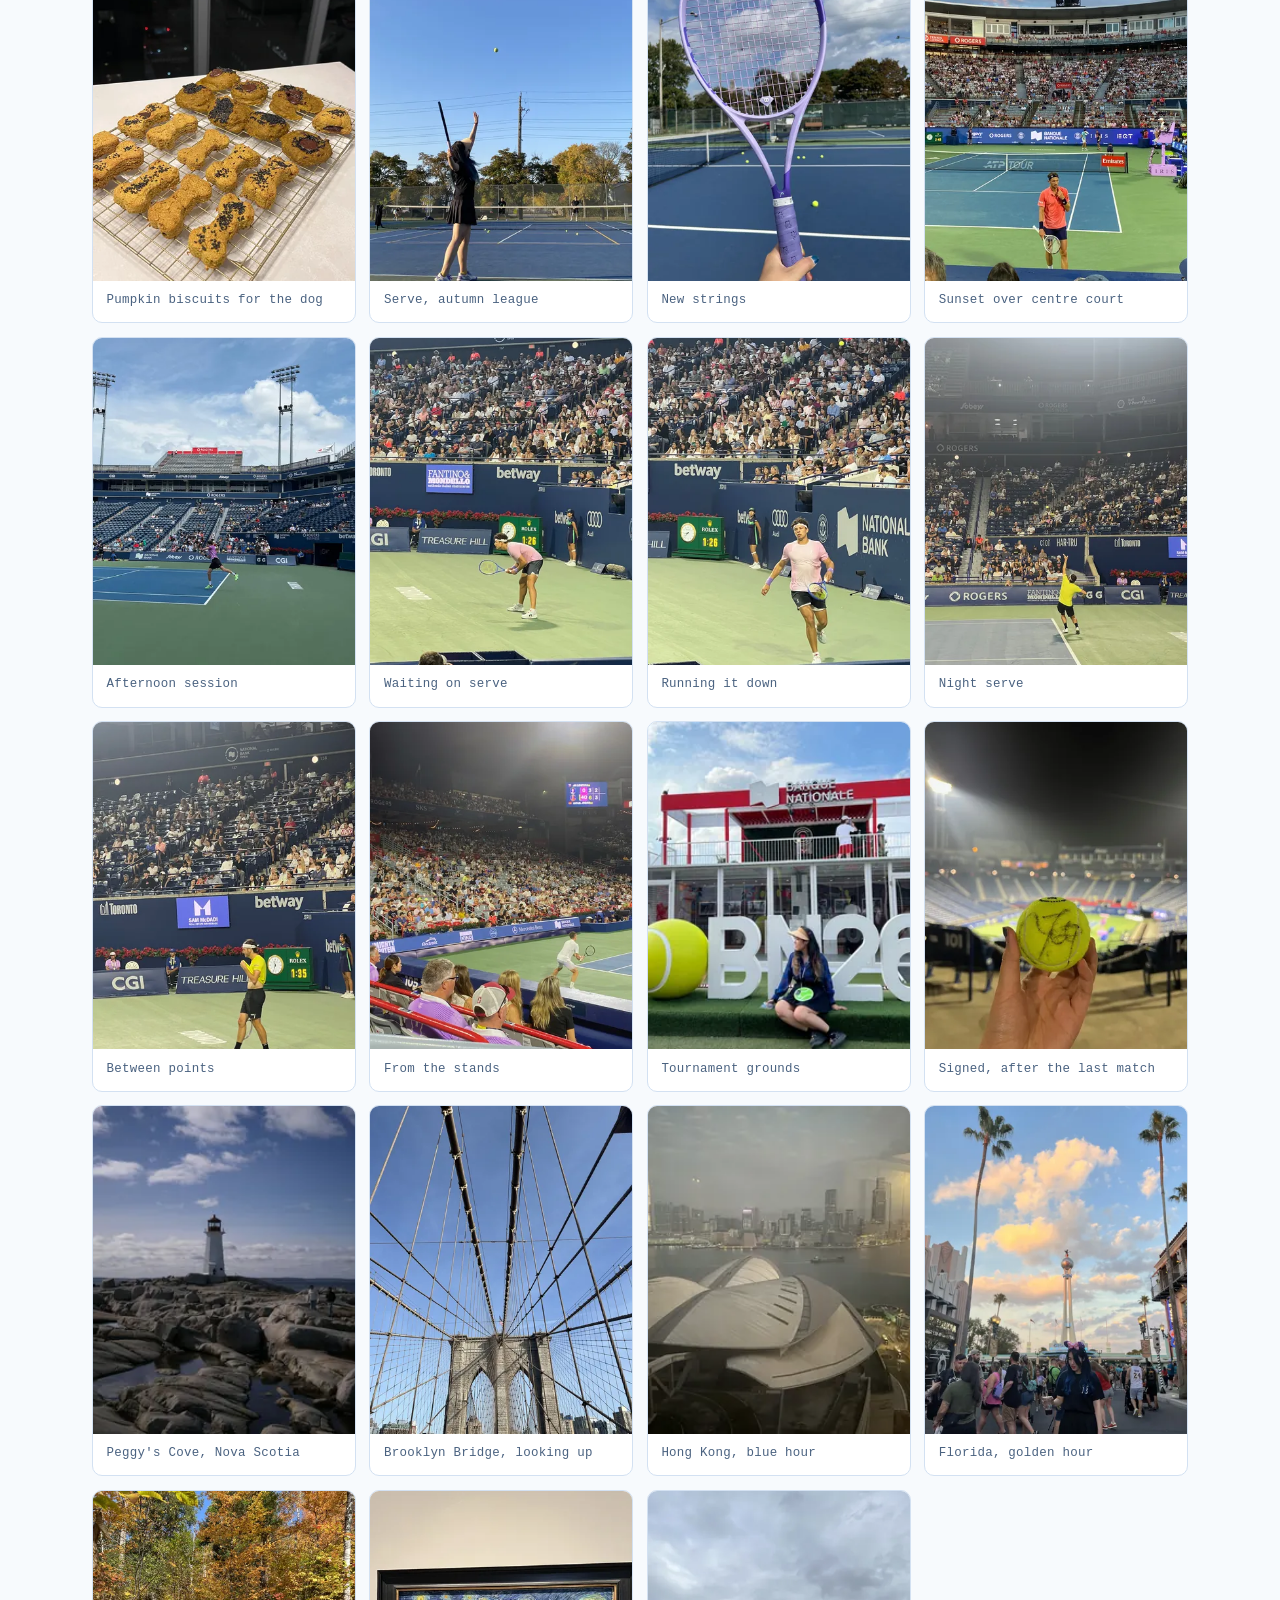
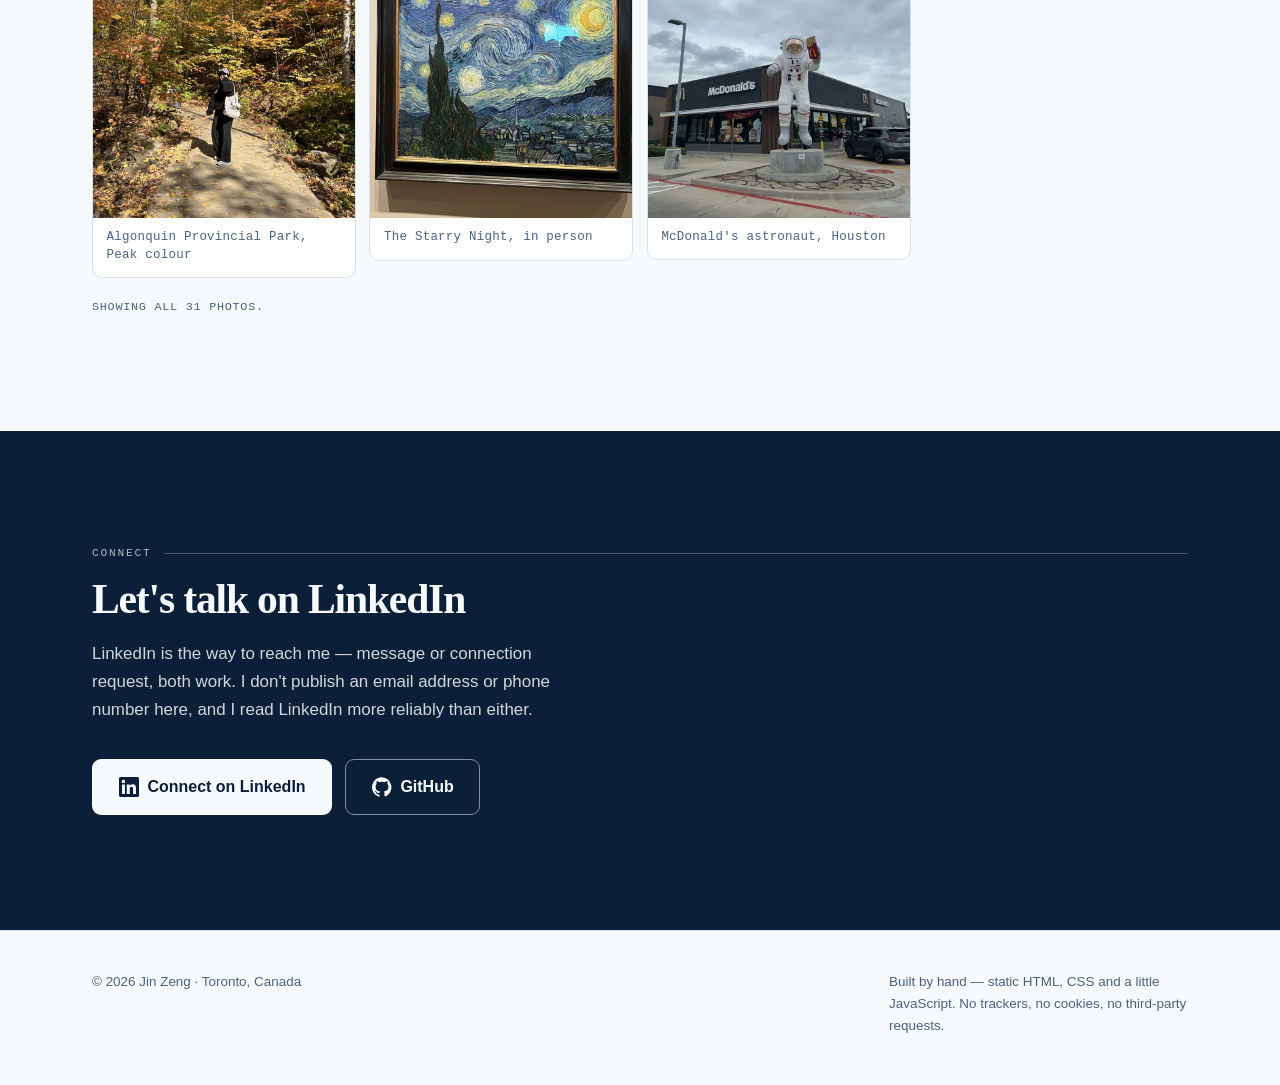
==== commit 97ff6d34: "add thesis hyperlink" ====
--- a/index.html
+++ b/index.html
@@ -1110,11 +1110,11 @@
               <div class="row__body">
                 <h3>Master of Science, Statistics <span class="row__note">(thesis)</span></h3>
                 <p>McMaster University · GPA 11.83&nbsp;/&nbsp;12</p>
-                <p class="row__thesis" Thesis: <a
-                  href="https://prod-ms-be.lib.mcmaster.ca/server/api/core/bitstreams/de4fbf5c-8b92-477d-aa65-94ef4b47f840/content"
-                  target="_blank" rel="noopener noreferrer">
-                  <cite>Pricing Asian Options and Basket Options by Monte Carlo
-                    Methods</cite>
+                <p class="row__thesis">
+                  Thesis: <a
+                    href="https://prod-ms-be.lib.mcmaster.ca/server/api/core/bitstreams/de4fbf5c-8b92-477d-aa65-94ef4b47f840/content"
+                    target="_blank" rel="noopener noreferrer">
+                    <cite>Pricing Asian Options and Basket Options by Monte Carlo Methods</cite>
                   </a>
                 </p>
               </div>
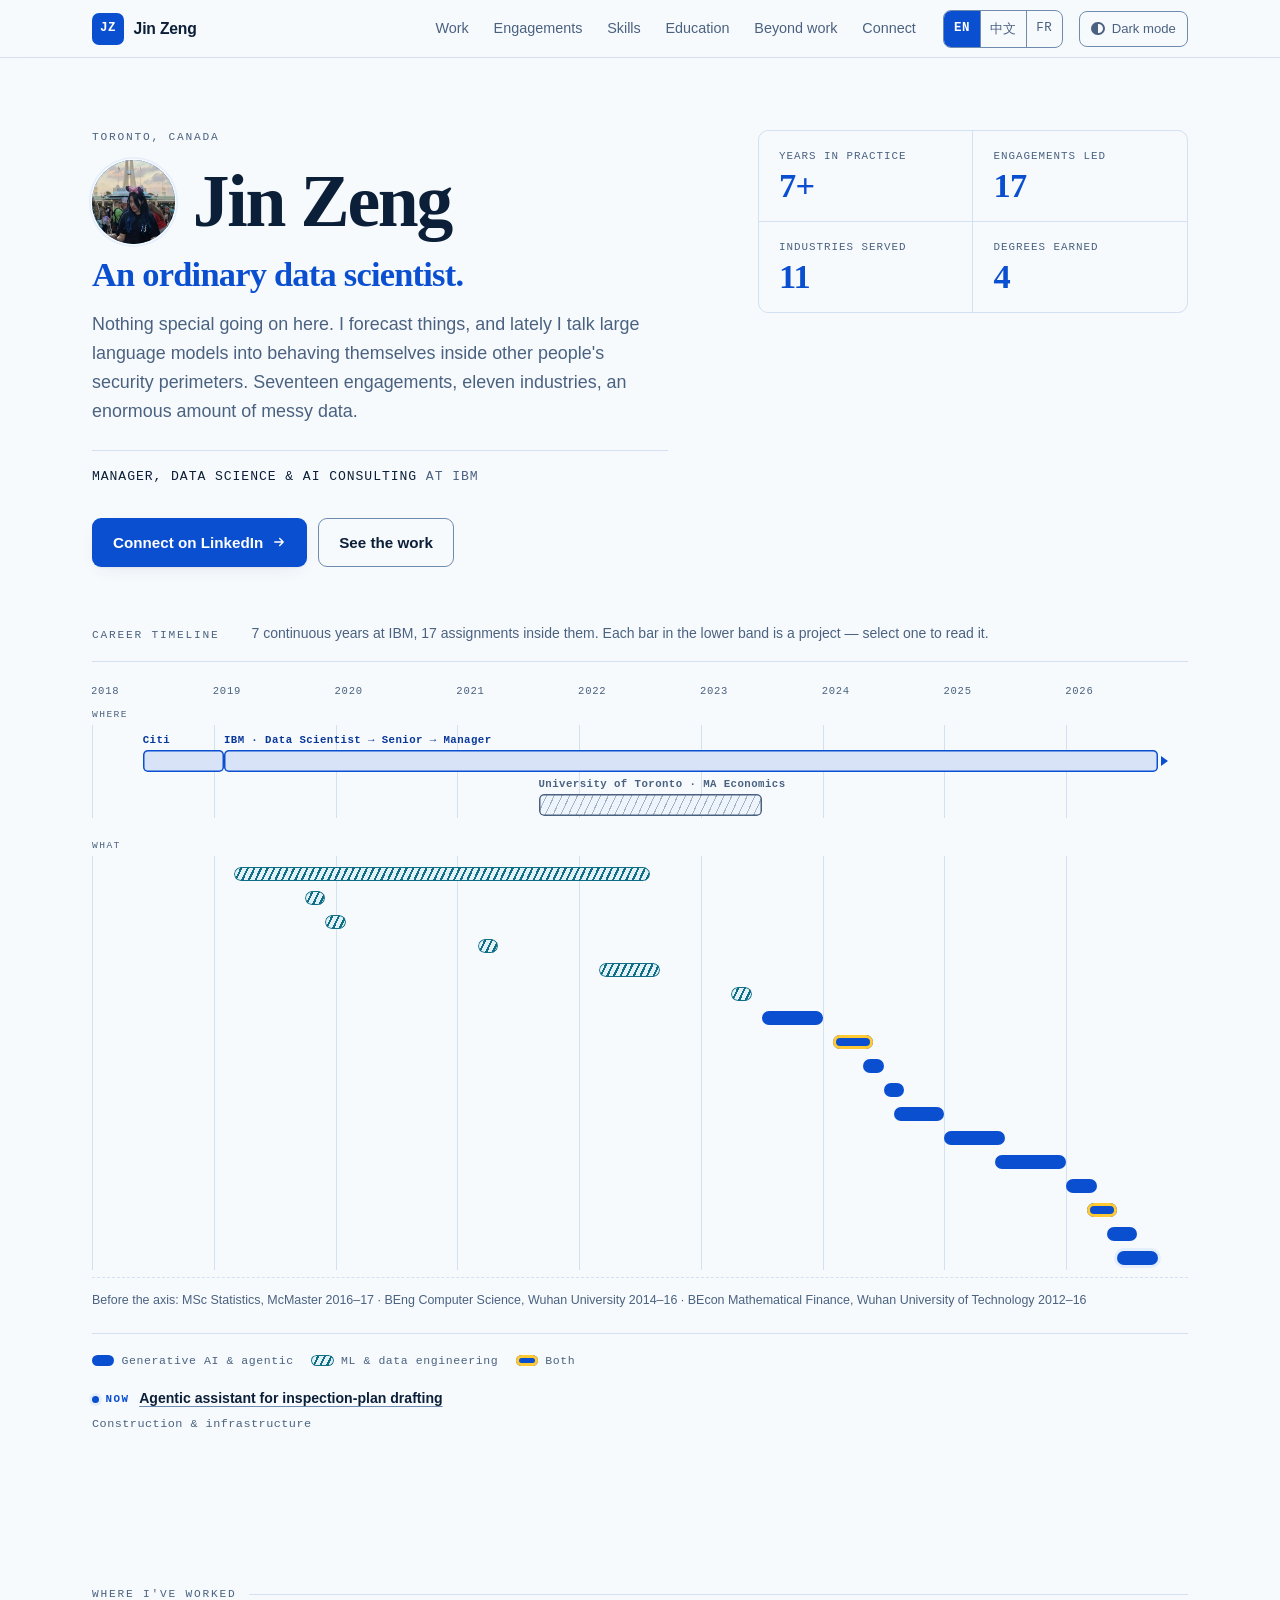
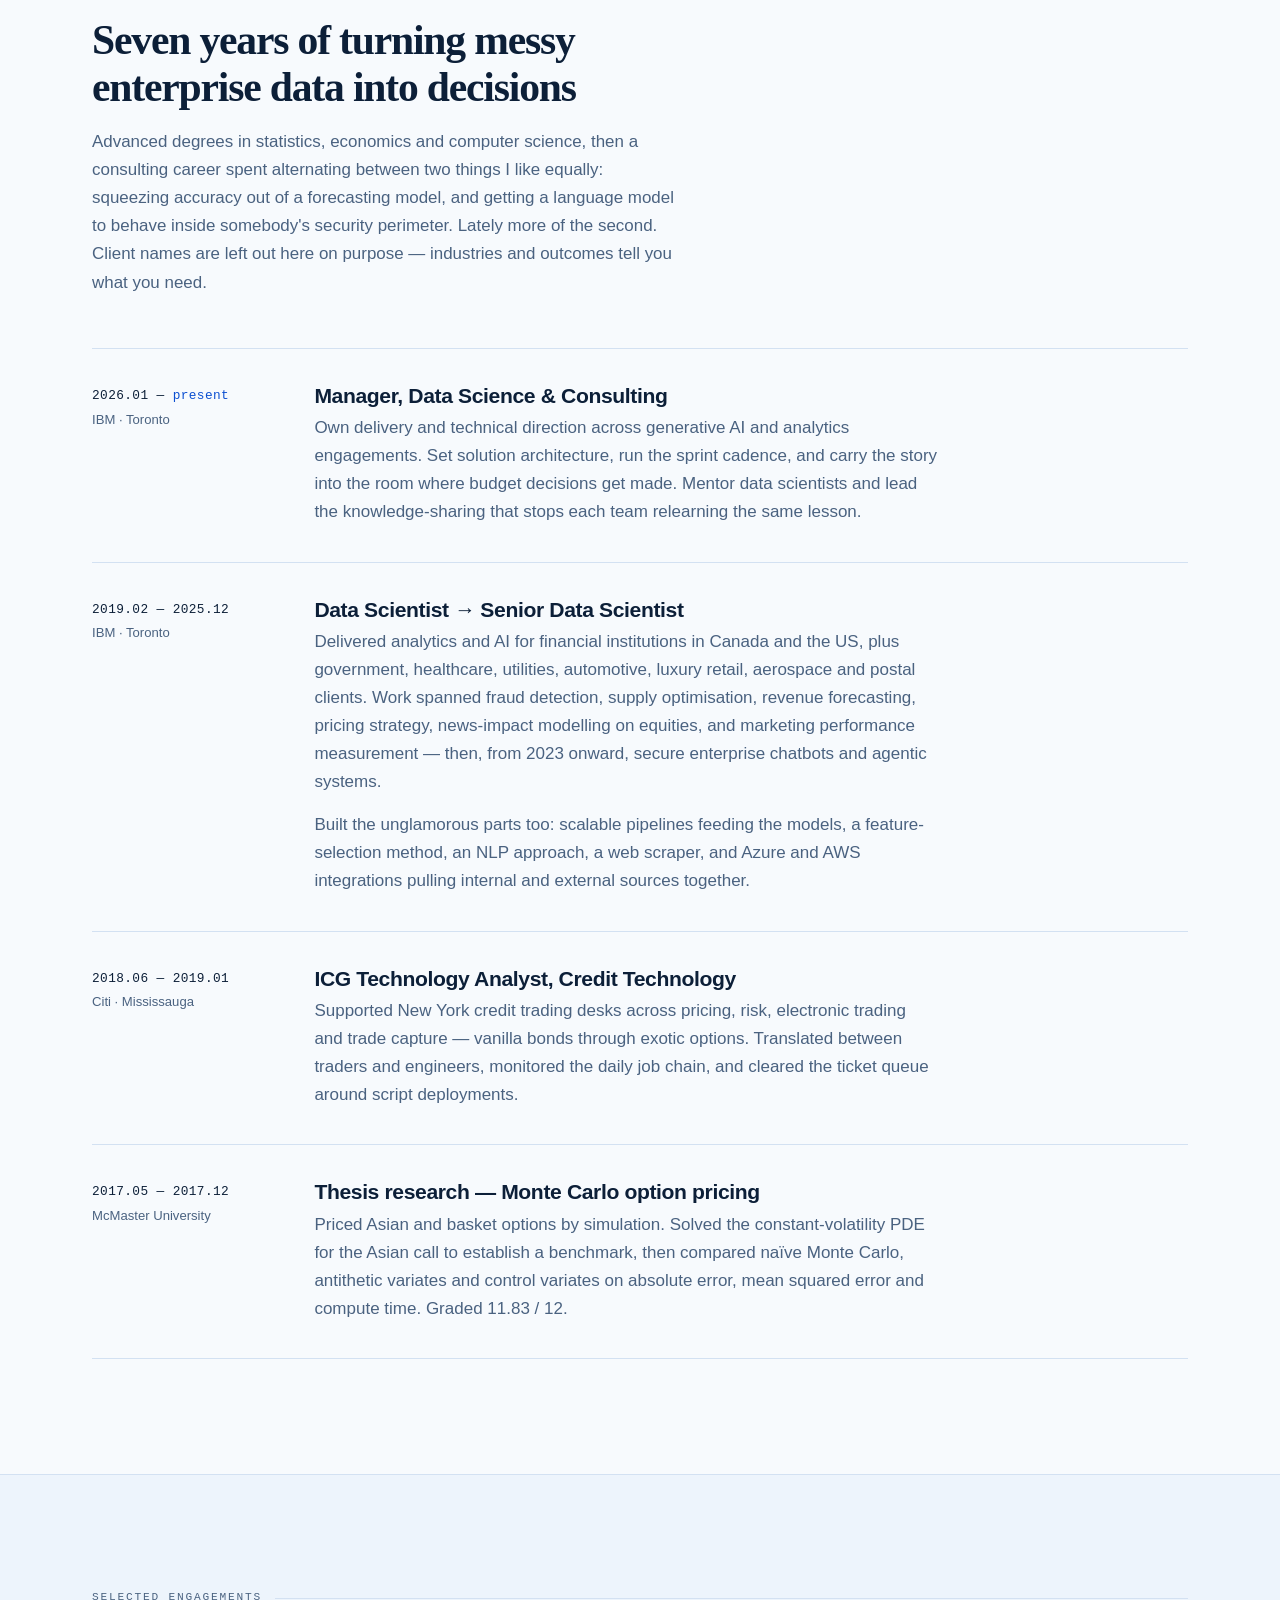
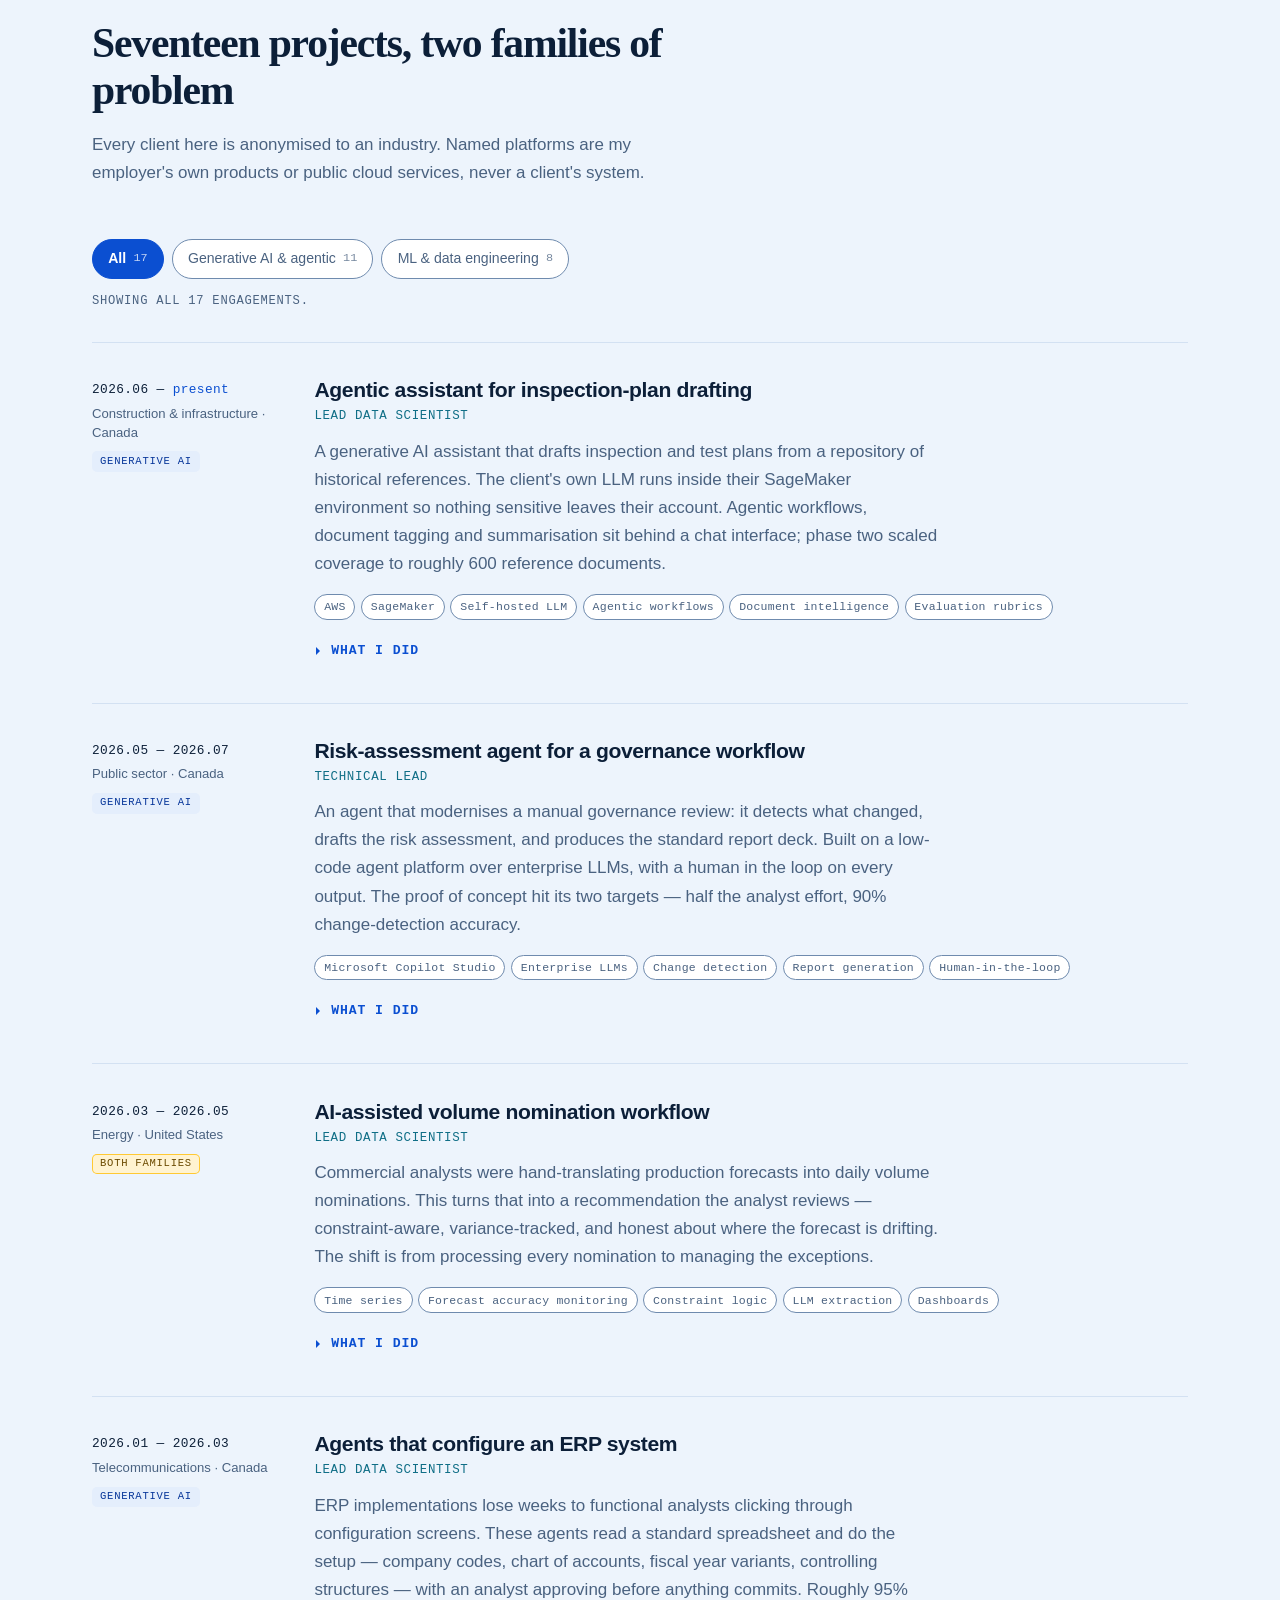
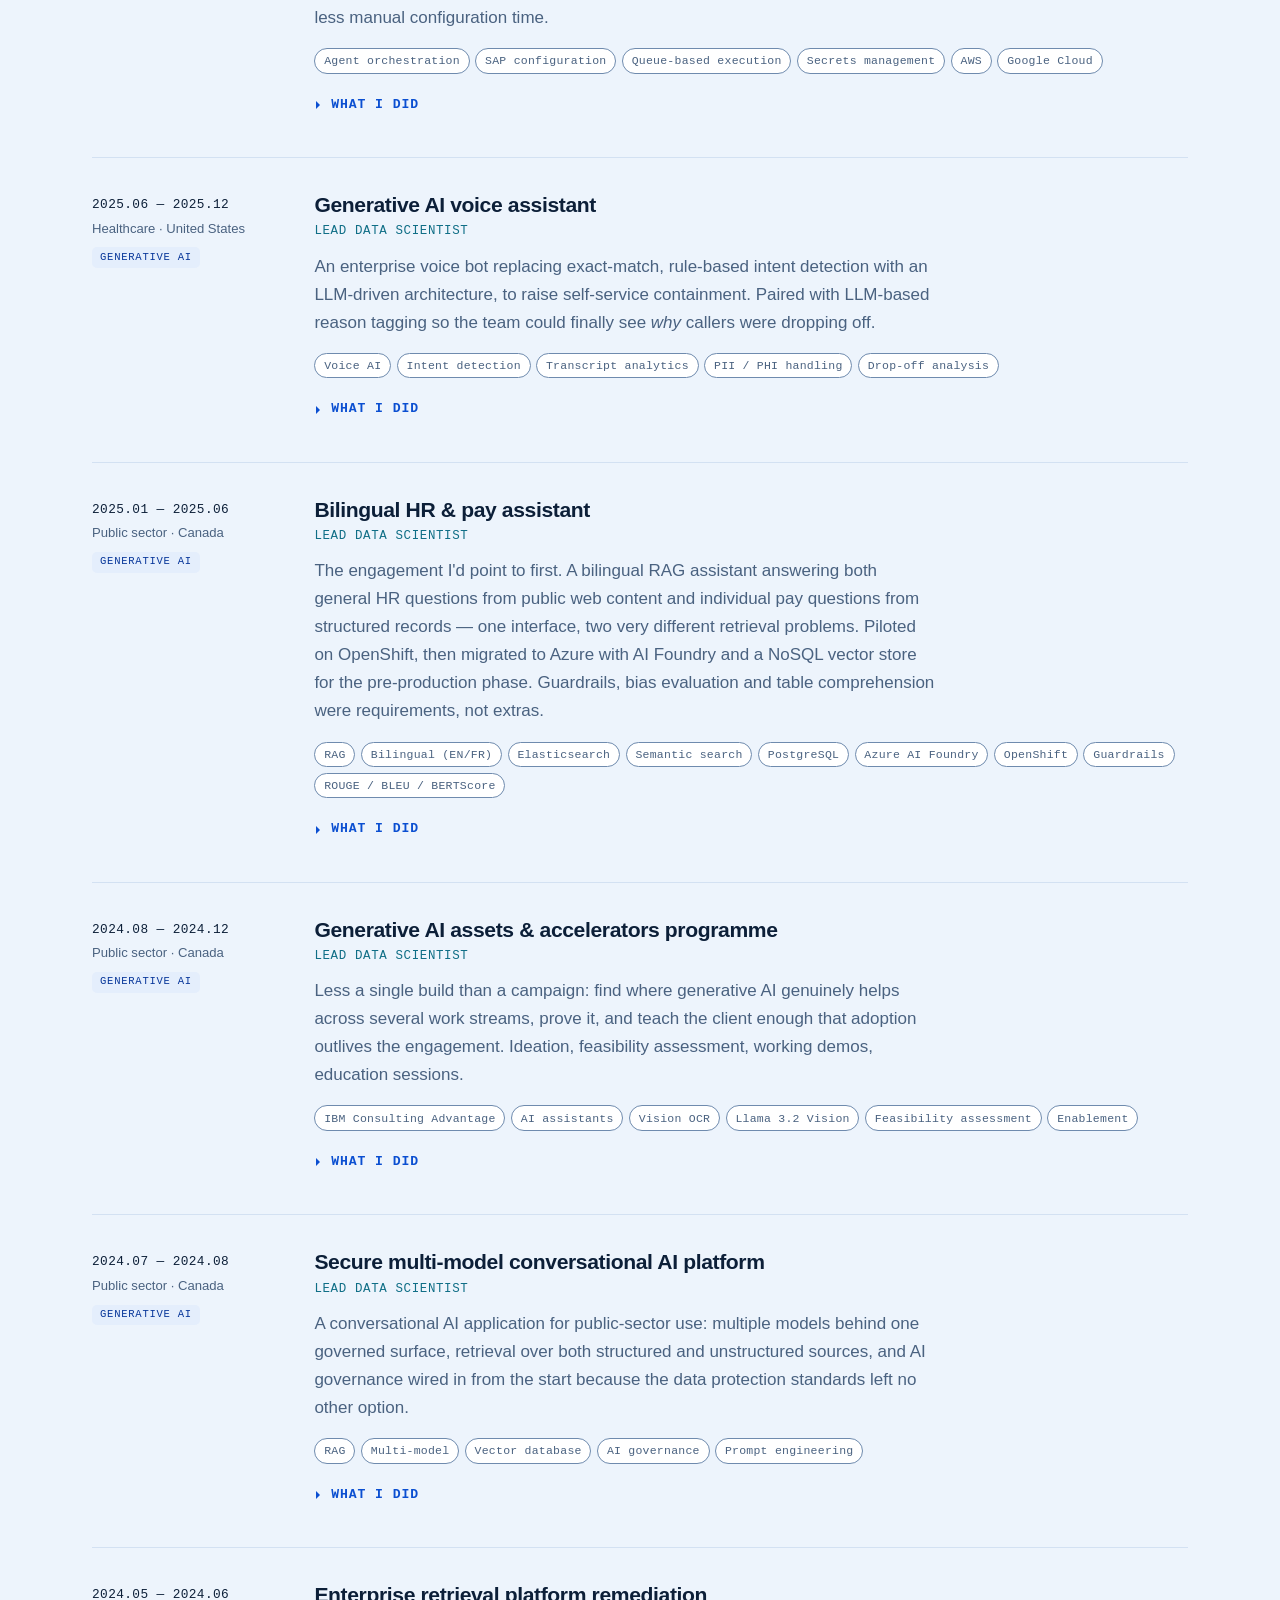
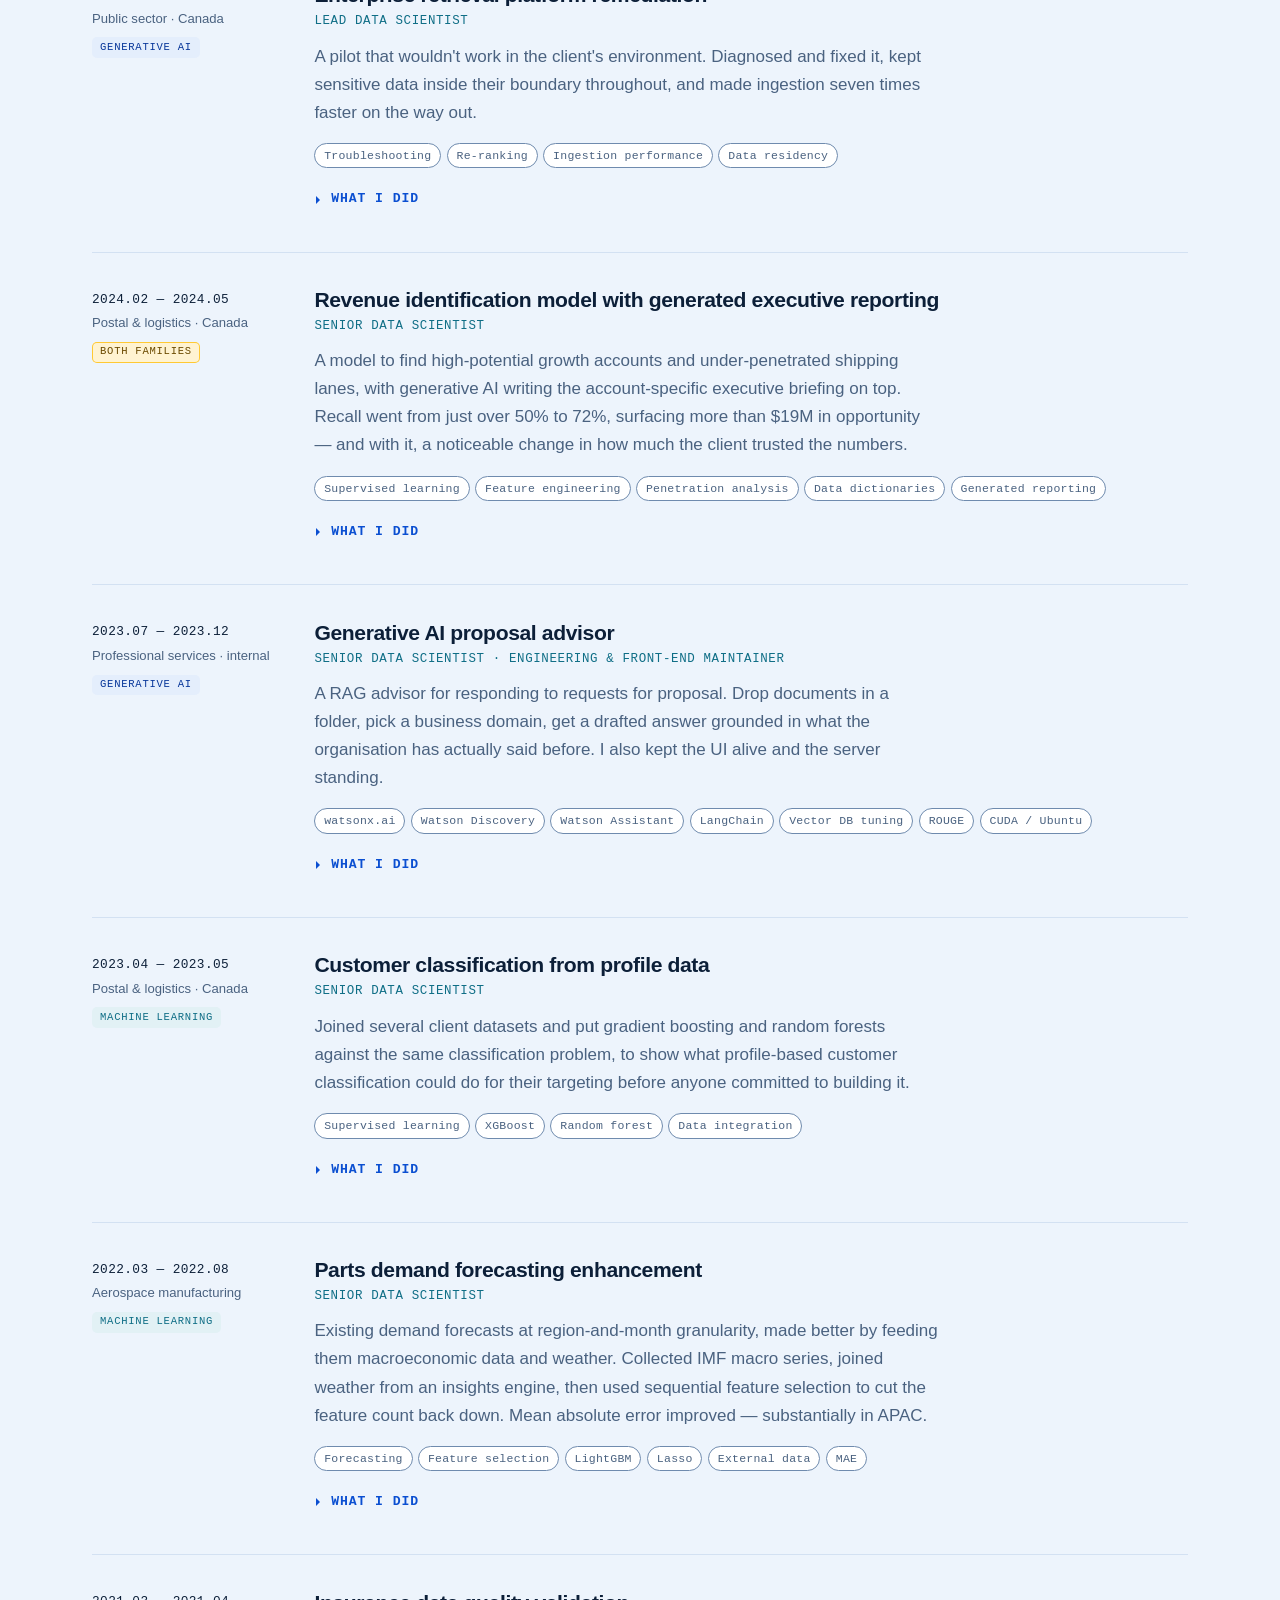
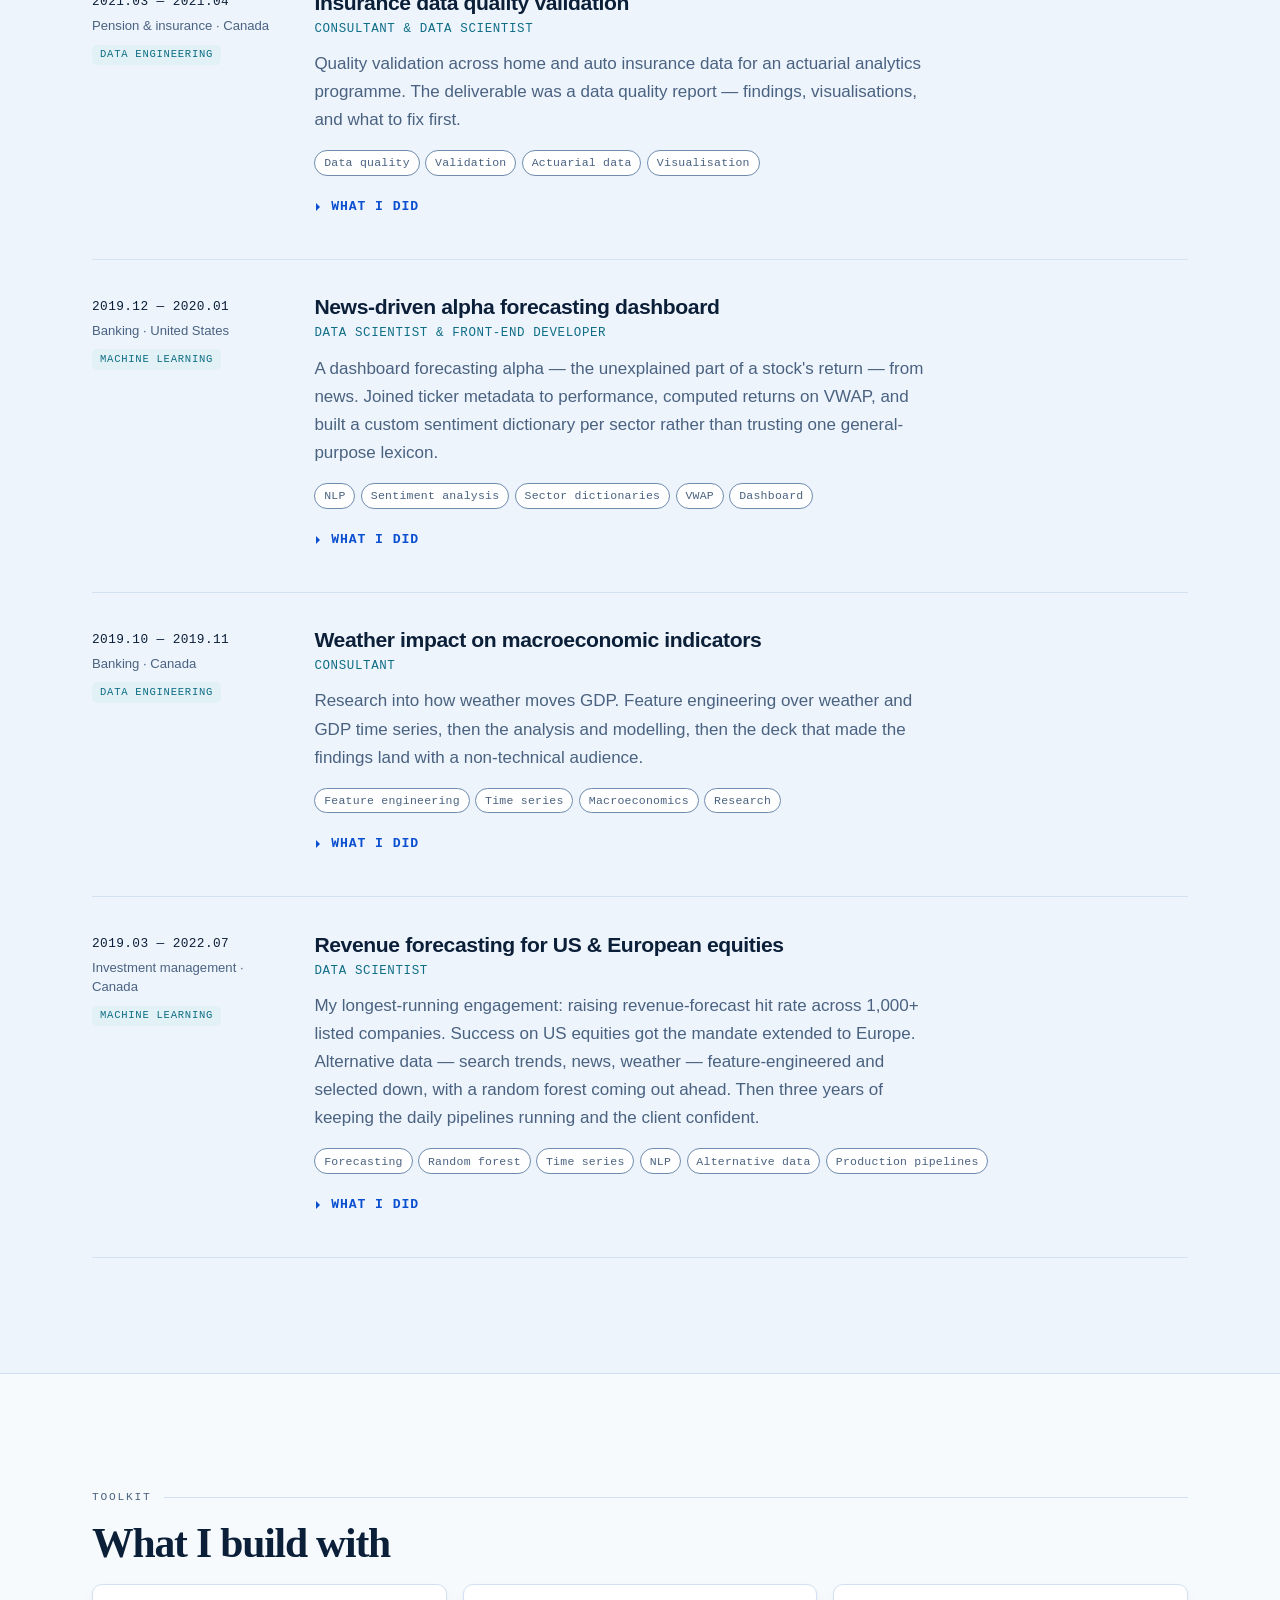
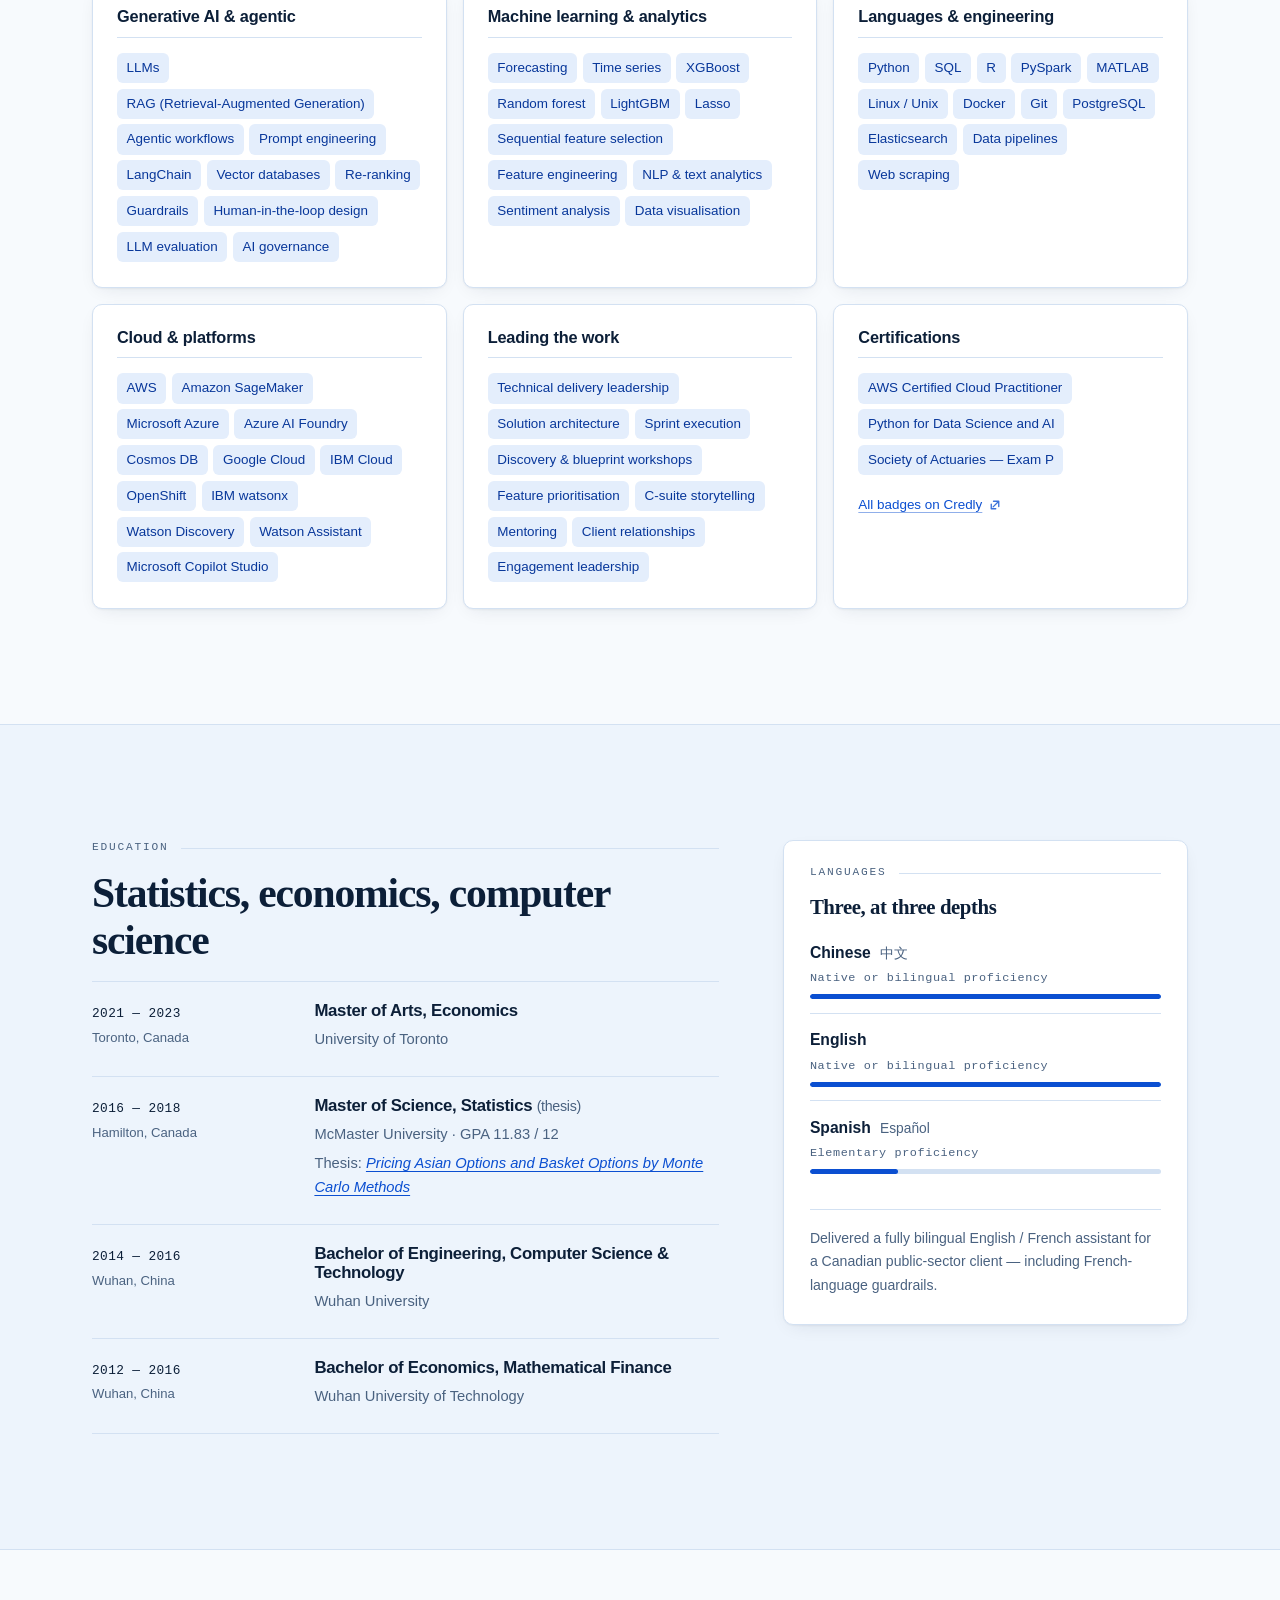
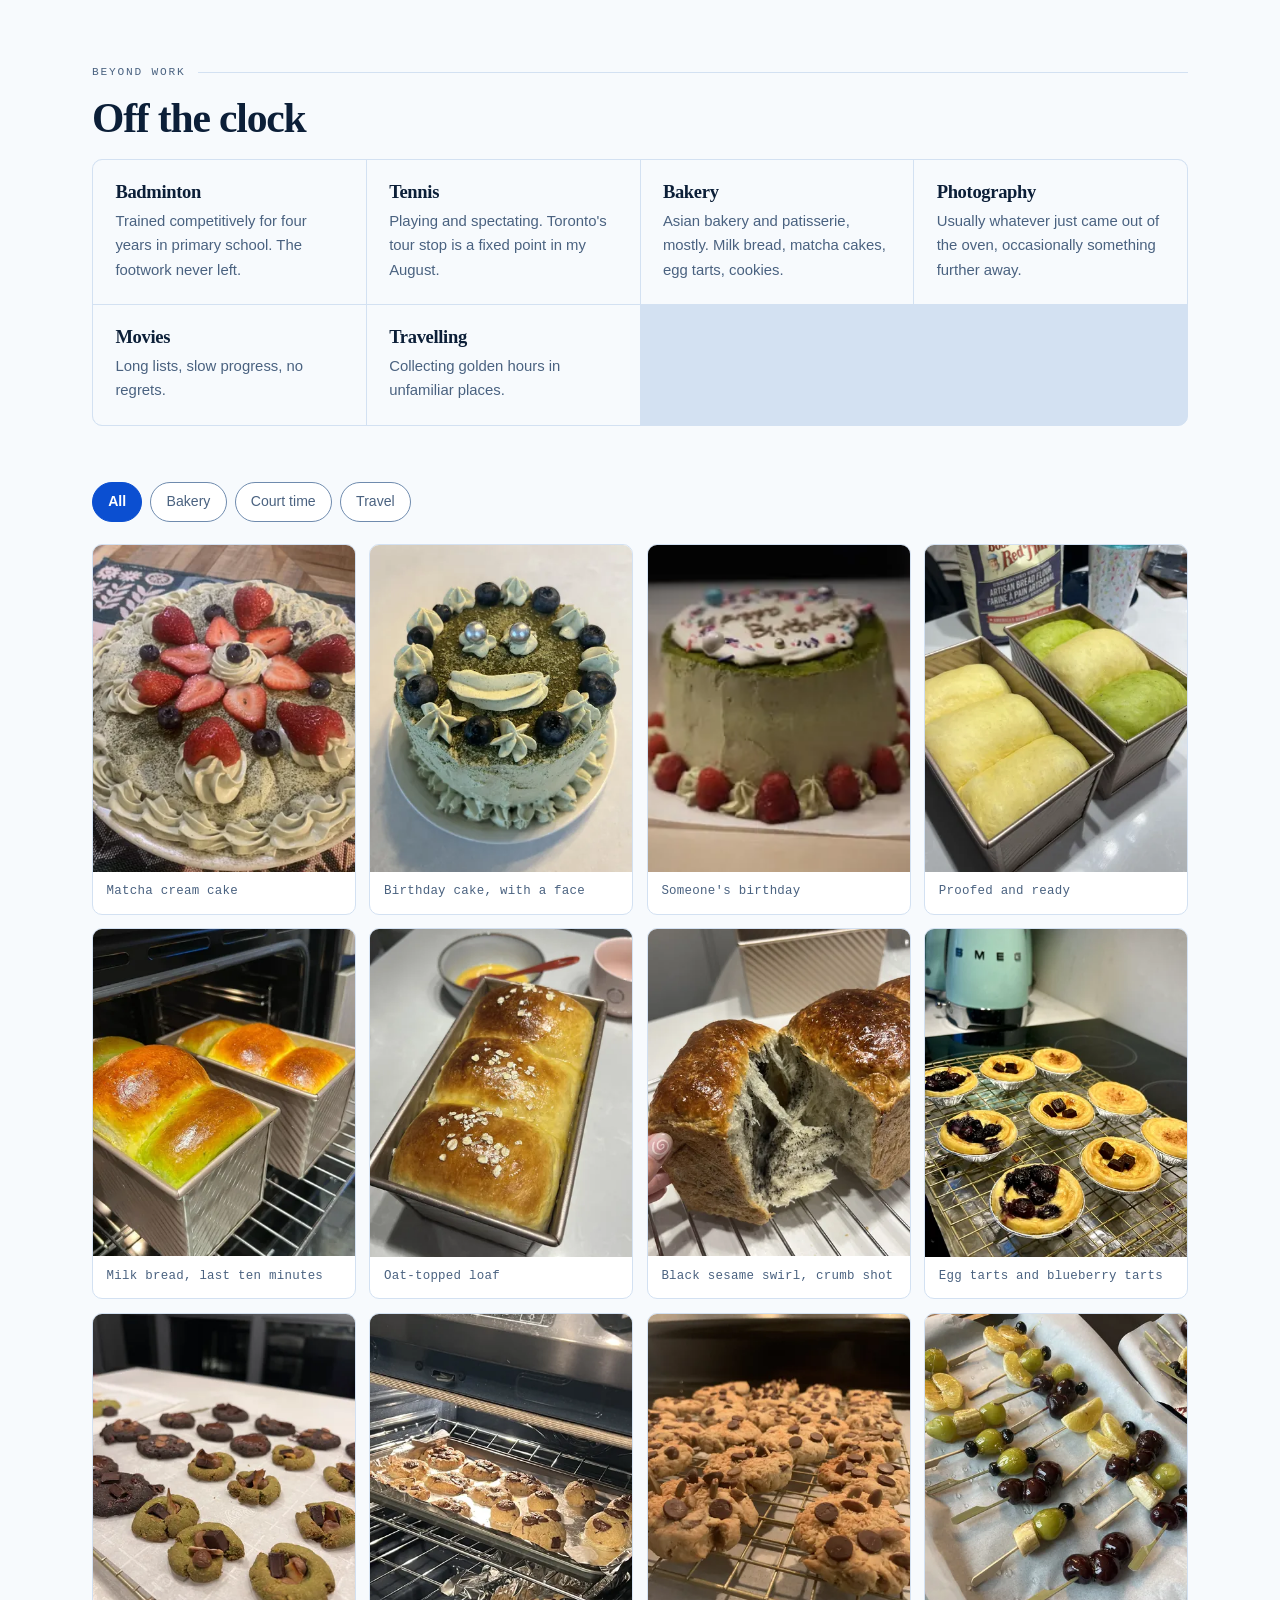
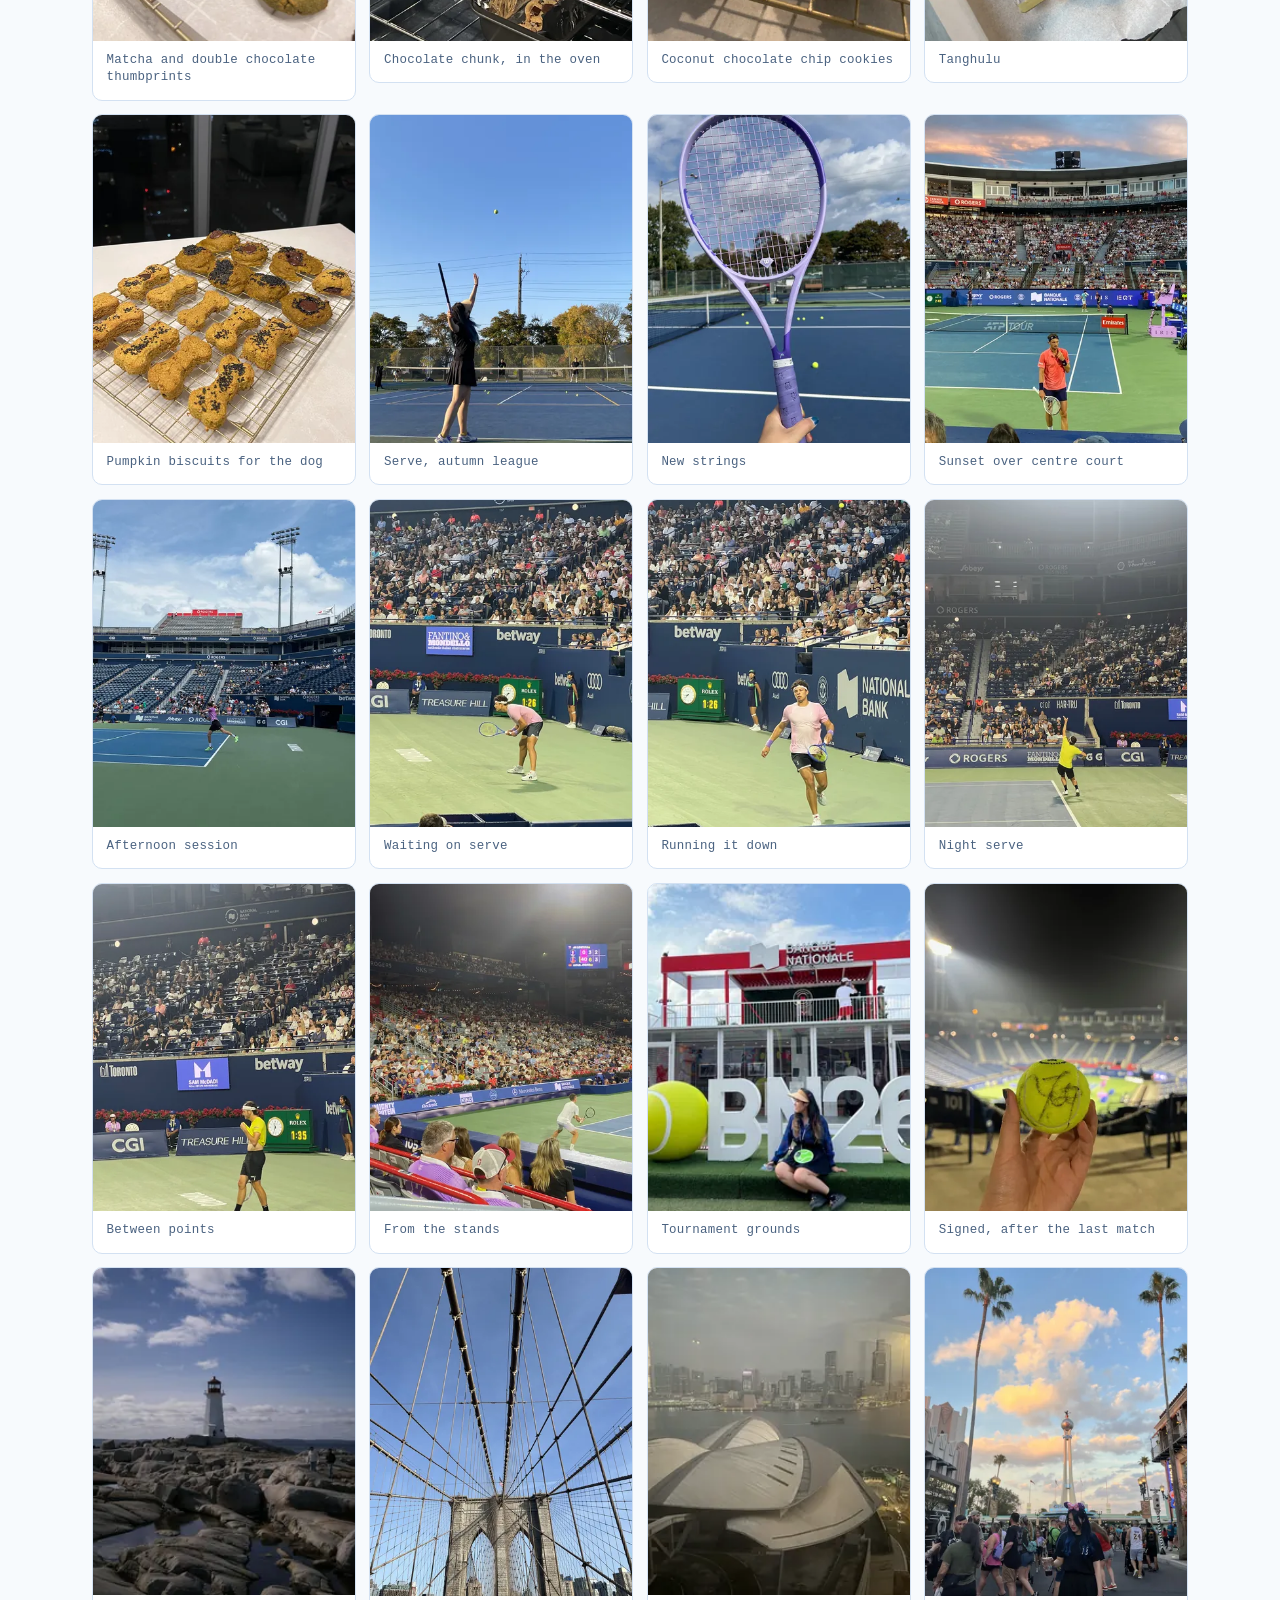
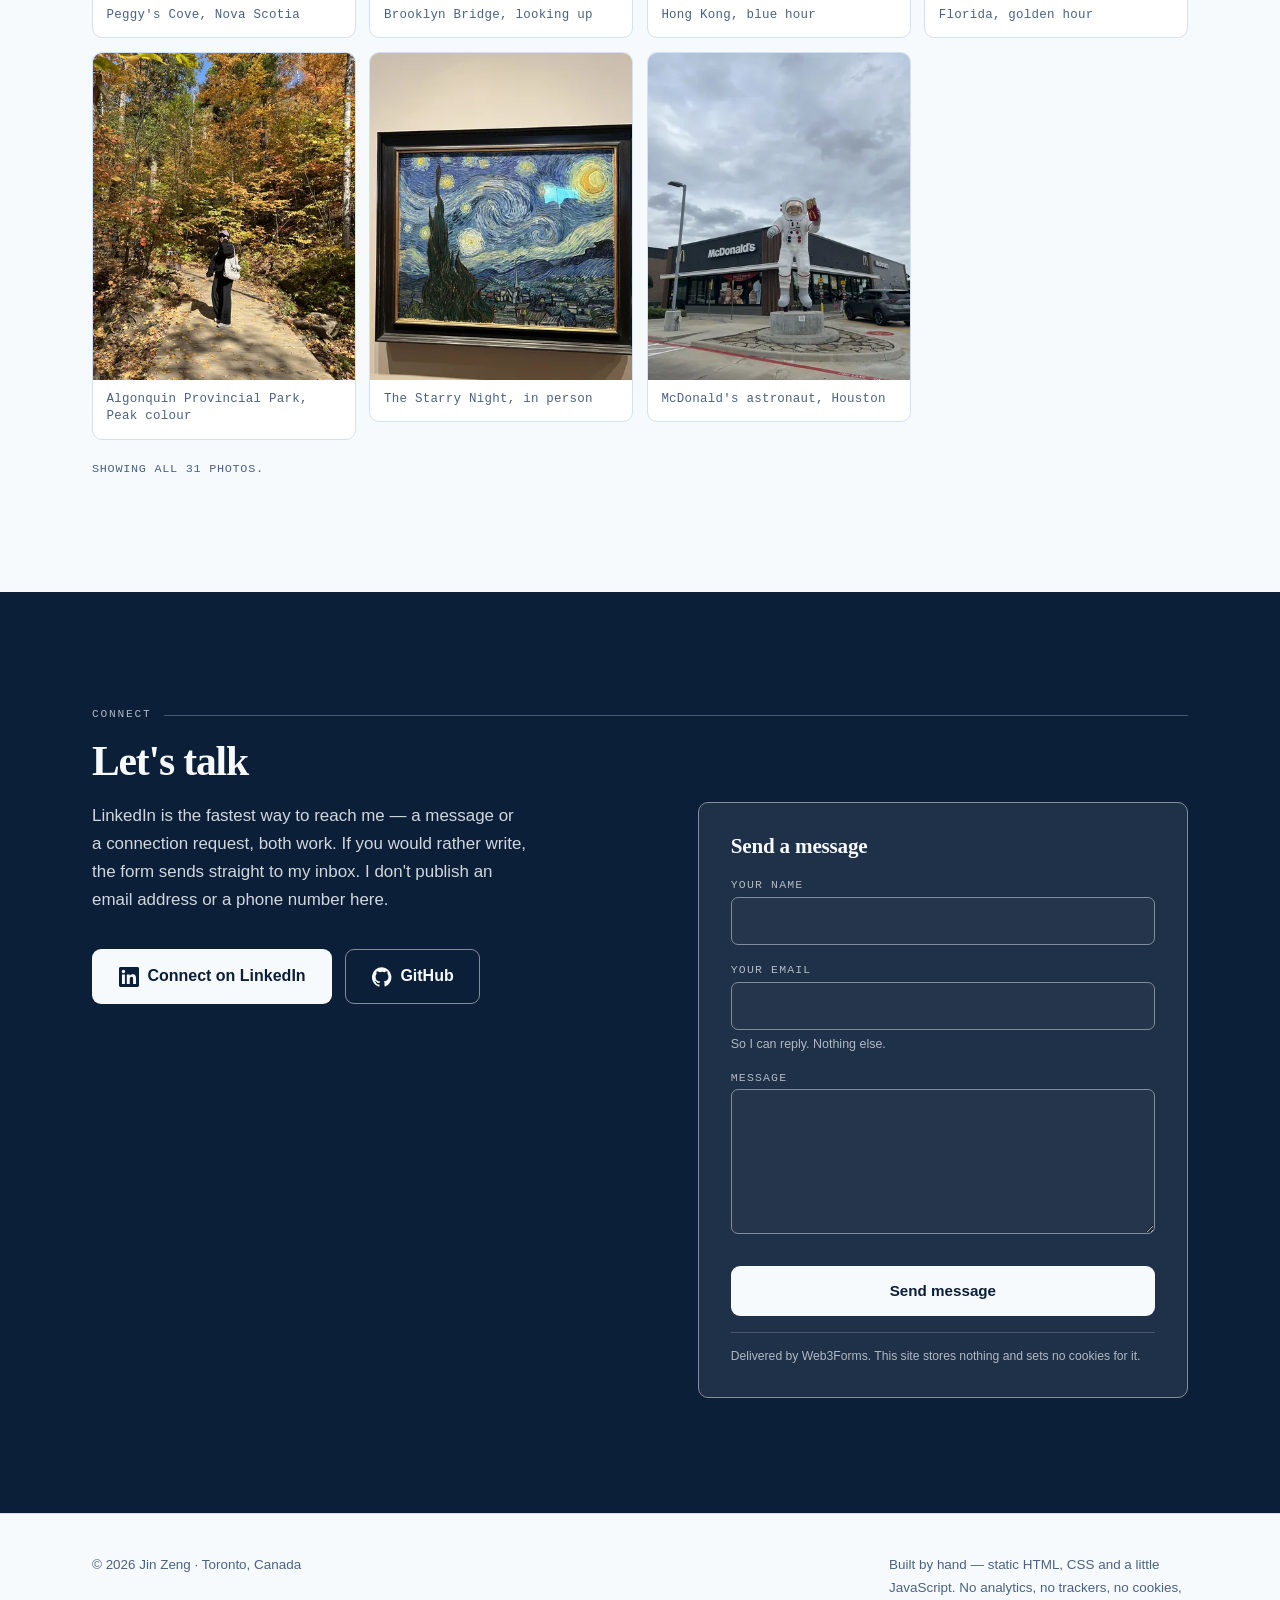
==== commit 2604f8fe: "add a contact form and refine timeline bar" ====
--- a/index.html
+++ b/index.html
@@ -155,76 +155,67 @@
 
         <!-- signature: the engagement chart -->
         <figure class="chart" data-chart>
+          <!-- chart:start -->
           <figcaption class="chart__cap">
-            <span class="eyebrow">Engagement history</span>
-            <span class="chart__sub">Seventeen assignments, February 2019 to today. Each bar is a project — select one
-              to read it.</span>
+            <span class="eyebrow">Career timeline</span>
+            <span class="chart__sub">7 continuous years at IBM, 17 assignments inside them. Each bar in the lower band is a project — select one to read it.</span>
           </figcaption>
 
           <div class="chart__scroll" role="region" tabindex="0"
-            aria-label="Engagement timeline, 2019 to 2026, scrollable horizontally">
-            <div class="chart__plot">
+               aria-label="Career timeline, 2018 to 2027, scrollable horizontally">
+            <div class="chart__plot" style="--tick:11.111%">
               <div class="chart__axis" aria-hidden="true">
-                <span style="--x:0%">2019</span><span style="--x:12.5%">2020</span><span style="--x:25%">2021</span>
-                <span style="--x:37.5%">2022</span><span style="--x:50%">2023</span><span style="--x:62.5%">2024</span>
-                <span style="--x:75%">2025</span><span style="--x:87.5%">2026</span>
+                <span style="--x:0%">2018</span><span style="--x:11.111%">2019</span><span style="--x:22.222%">2020</span><span style="--x:33.333%">2021</span><span style="--x:44.444%">2022</span>
+                <span style="--x:55.556%">2023</span><span style="--x:66.667%">2024</span><span style="--x:77.778%">2025</span><span style="--x:88.889%">2026</span>
               </div>
 
-              <ol class="chart__rows">
-                <li><a class="bar bar--ml" style="--x:2.083%;--w:42.708%" href="#p-equities" data-i="1"><span
-                      class="vh">Revenue forecasting for US and European equities, investment management, March 2019 to
-                      July 2022. Machine learning.</span></a></li>
-                <li><a class="bar bar--ml" style="--x:9.375%;--w:2.083%" href="#p-weather" data-i="2"><span
-                      class="vh">Weather impact on macroeconomic indicators, banking, October to November 2019. Machine
-                      learning.</span></a></li>
-                <li><a class="bar bar--ml" style="--x:11.458%;--w:2.083%" href="#p-alpha" data-i="3"><span
-                      class="vh">News-driven alpha forecasting dashboard, banking, December 2019 to January 2020.
-                      Machine learning.</span></a></li>
-                <li><a class="bar bar--ml" style="--x:27.083%;--w:2.083%" href="#p-insurance" data-i="4"><span
-                      class="vh">Insurance data quality validation, pension and insurance, March to April 2021. Data
-                      engineering.</span></a></li>
-                <li><a class="bar bar--ml" style="--x:39.583%;--w:6.25%" href="#p-parts" data-i="5"><span
-                      class="vh">Parts demand forecasting enhancement, aerospace manufacturing, March to August 2022.
-                      Machine learning.</span></a></li>
-                <li><a class="bar bar--ml" style="--x:53.125%;--w:2.083%" href="#p-segments" data-i="6"><span
-                      class="vh">Customer classification models, postal and logistics, April to May 2023. Machine
-                      learning.</span></a></li>
-                <li><a class="bar bar--genai" style="--x:56.25%;--w:6.25%" href="#p-rfp" data-i="7"><span
-                      class="vh">Generative AI proposal advisor, professional services, July to December 2023.
-                      Generative AI.</span></a></li>
-                <li><a class="bar bar--both" style="--x:63.542%;--w:4.167%" href="#p-revenue-id" data-i="8"><span
-                      class="vh">Revenue identification model with generative AI reporting, postal and logistics,
-                      February to May 2024. Machine learning and generative AI.</span></a></li>
-                <li><a class="bar bar--genai" style="--x:66.667%;--w:2.083%" href="#p-rag-fix" data-i="9"><span
-                      class="vh">Enterprise retrieval platform remediation, public sector, May to June 2024. Generative
-                      AI.</span></a></li>
-                <li><a class="bar bar--genai" style="--x:68.75%;--w:2.083%" href="#p-multimodel" data-i="10"><span
-                      class="vh">Secure multi-model conversational AI platform, public sector, July to August 2024.
-                      Generative AI.</span></a></li>
-                <li><a class="bar bar--genai" style="--x:69.792%;--w:5.208%" href="#p-accelerators" data-i="11"><span
-                      class="vh">Generative AI assets and accelerators programme, public sector, August to December
-                      2024. Generative AI.</span></a></li>
-                <li><a class="bar bar--genai" style="--x:75%;--w:6.25%" href="#p-concierge" data-i="12"><span
-                      class="vh">Bilingual HR and pay concierge assistant, public sector, January to June 2025.
-                      Generative AI.</span></a></li>
-                <li><a class="bar bar--genai" style="--x:80.208%;--w:7.292%" href="#p-voice" data-i="13"><span
-                      class="vh">Generative AI voice assistant, healthcare, June to December 2025. Generative
-                      AI.</span></a></li>
-                <li><a class="bar bar--genai" style="--x:87.5%;--w:3.125%" href="#p-erp" data-i="14"><span
-                      class="vh">ERP configuration agents, telecommunications, January to March 2026. Generative
-                      AI.</span></a></li>
-                <li><a class="bar bar--both" style="--x:89.583%;--w:3.125%" href="#p-nominations" data-i="15"><span
-                      class="vh">AI-assisted volume nomination workflow, energy, March to May 2026. Machine learning and
-                      generative AI.</span></a></li>
-                <li><a class="bar bar--genai" style="--x:91.667%;--w:3.125%" href="#p-risk" data-i="16"><span
-                      class="vh">Governance risk assessment agent, public sector, May to July 2026. Generative
-                      AI.</span></a></li>
-                <li><a class="bar bar--genai bar--live" style="--x:92.708%;--w:4.167%" href="#p-itp" data-i="17"><span
-                      class="vh">Agentic work package drafting assistant, construction and infrastructure, June 2026 to
-                      present. Generative AI. Current engagement.</span></a></li>
+              <p class="chart__grouphead" id="chart-where">Where</p>
+              <ul class="spine" aria-labelledby="chart-where">
+                <li class="spine__row">
+                  <span class="vh">Employment</span>
+                  <span class="tenure tenure--job" style="--x:4.63%;--w:7.407%">
+                    <span class="tenure__label" aria-hidden="true">Citi</span>
+                    <span class="vh">Citi, June 2018 to January 2019, eight months.</span>
+                  </span>
+                  <span class="tenure tenure--job tenure--current" style="--x:12.037%;--w:85.185%">
+                    <span class="tenure__label" aria-hidden="true">IBM · Data Scientist → Senior → Manager</span>
+                    <span class="vh">IBM, February 2019 to present, continuous.</span>
+                  </span>
+                </li>
+                <li class="spine__row">
+                  <span class="vh">Study</span>
+                  <span class="tenure tenure--study" style="--x:40.741%;--w:20.37%">
+                    <span class="tenure__label" aria-hidden="true">University of Toronto · MA Economics</span>
+                    <span class="vh">University of Toronto, Master of Arts in Economics, September 2021 to June 2023, studied alongside full-time work.</span>
+                  </span>
+                </li>
+              </ul>
+
+              <p class="chart__grouphead" id="chart-what">What</p>
+              <ol class="chart__rows" aria-labelledby="chart-what">
+                <li><a class="bar bar--ml" style="--x:12.963%;--w:37.963%" href="#p-equities" data-i="1"><span class="vh">Revenue forecasting for US and European equities, investment management, March 2019 to July 2022. Machine learning.</span></a></li>
+                <li><a class="bar bar--ml" style="--x:19.444%;--w:1.852%" href="#p-weather" data-i="2"><span class="vh">Weather impact on macroeconomic indicators, banking, October to November 2019. Machine learning.</span></a></li>
+                <li><a class="bar bar--ml" style="--x:21.296%;--w:1.852%" href="#p-alpha" data-i="3"><span class="vh">News-driven alpha forecasting dashboard, banking, December 2019 to January 2020. Machine learning.</span></a></li>
+                <li><a class="bar bar--ml" style="--x:35.185%;--w:1.852%" href="#p-insurance" data-i="4"><span class="vh">Insurance data quality validation, pension and insurance, March to April 2021. Data engineering.</span></a></li>
+                <li><a class="bar bar--ml" style="--x:46.296%;--w:5.556%" href="#p-parts" data-i="5"><span class="vh">Parts demand forecasting enhancement, aerospace manufacturing, March to August 2022. Machine learning.</span></a></li>
+                <li><a class="bar bar--ml" style="--x:58.333%;--w:1.852%" href="#p-segments" data-i="6"><span class="vh">Customer classification models, postal and logistics, April to May 2023. Machine learning.</span></a></li>
+                <li><a class="bar bar--genai" style="--x:61.111%;--w:5.556%" href="#p-rfp" data-i="7"><span class="vh">Generative AI proposal advisor, professional services, July to December 2023. Generative AI.</span></a></li>
+                <li><a class="bar bar--both" style="--x:67.593%;--w:3.704%" href="#p-revenue-id" data-i="8"><span class="vh">Revenue identification model with generative AI reporting, postal and logistics, February to May 2024. Machine learning and generative AI.</span></a></li>
+                <li><a class="bar bar--genai" style="--x:70.37%;--w:1.852%" href="#p-rag-fix" data-i="9"><span class="vh">Enterprise retrieval platform remediation, public sector, May to June 2024. Generative AI.</span></a></li>
+                <li><a class="bar bar--genai" style="--x:72.222%;--w:1.852%" href="#p-multimodel" data-i="10"><span class="vh">Secure multi-model conversational AI platform, public sector, July to August 2024. Generative AI.</span></a></li>
+                <li><a class="bar bar--genai" style="--x:73.148%;--w:4.63%" href="#p-accelerators" data-i="11"><span class="vh">Generative AI assets and accelerators programme, public sector, August to December 2024. Generative AI.</span></a></li>
+                <li><a class="bar bar--genai" style="--x:77.778%;--w:5.556%" href="#p-concierge" data-i="12"><span class="vh">Bilingual HR and pay concierge assistant, public sector, January to June 2025. Generative AI.</span></a></li>
+                <li><a class="bar bar--genai" style="--x:82.407%;--w:6.481%" href="#p-voice" data-i="13"><span class="vh">Generative AI voice assistant, healthcare, June to December 2025. Generative AI.</span></a></li>
+                <li><a class="bar bar--genai" style="--x:88.889%;--w:2.778%" href="#p-erp" data-i="14"><span class="vh">ERP configuration agents, telecommunications, January to March 2026. Generative AI.</span></a></li>
+                <li><a class="bar bar--both" style="--x:90.741%;--w:2.778%" href="#p-nominations" data-i="15"><span class="vh">AI-assisted volume nomination workflow, energy, March to May 2026. Machine learning and generative AI.</span></a></li>
+                <li><a class="bar bar--genai" style="--x:92.593%;--w:2.778%" href="#p-risk" data-i="16"><span class="vh">Governance risk assessment agent, public sector, May to July 2026. Generative AI.</span></a></li>
+                <li><a class="bar bar--genai bar--live" style="--x:93.519%;--w:3.704%" href="#p-itp" data-i="17"><span class="vh">Agentic work package drafting assistant, construction and infrastructure, June 2026 to present. Generative AI. Current engagement.</span></a></li>
               </ol>
             </div>
           </div>
+
+          <p class="chart__earlier">Before the axis: MSc Statistics, McMaster 2016–17 · BEng Computer Science, Wuhan University 2014–16 · BEcon Mathematical Finance, Wuhan University of Technology 2012–16</p>
+        <!-- chart:end -->
 
           <div class="chart__foot">
             <ul class="legend">
@@ -662,7 +653,7 @@
                 retrieval over both structured and unstructured sources, and AI governance wired in from the start
                 because the data protection standards left no other option.</p>
               <ul class="tags">
-                <li>Structured &amp; unstructured RAG</li>
+                <li>RAG</li>
                 <li>Multi-model</li>
                 <li>Vector database</li>
                 <li>AI governance</li>
@@ -992,7 +983,7 @@
             <h3 id="sk-1">Generative AI &amp; agentic</h3>
             <ul class="pills">
               <li>LLMs</li>
-              <li>RAG (structured &amp; unstructured)</li>
+              <li>RAG (Retrieval-Augmented Generation)</li>
               <li>Agentic workflows</li>
               <li>Prompt engineering</li>
               <li>LangChain</li>
@@ -1069,6 +1060,7 @@
               <li>C-suite storytelling</li>
               <li>Mentoring</li>
               <li>Client relationships</li>
+              <li>Engagement leadership</li>
             </ul>
           </section>
 
@@ -1079,6 +1071,16 @@
               <li>Python for Data Science and AI</li>
               <li>Society of Actuaries — Exam P</li>
             </ul>
+            <p class="more">
+              <a class="more__link" href="https://www.credly.com/users/jin-zeng.28273aac/badges/credly" rel="noopener">
+                All badges on Credly
+                <svg class="more__out" aria-hidden="true" viewBox="0 0 16 16" width="12" height="12" fill="none"
+                  stroke="currentColor" stroke-width="1.8" stroke-linecap="round" stroke-linejoin="round">
+                  <path d="M6 3h7v7M13 3 5.5 10.5M3 7v6h6" />
+                </svg>
+                <span class="vh">(opens on credly.com)</span>
+              </a>
+            </p>
           </section>
         </div>
       </div>
@@ -1757,25 +1759,76 @@
     <section class="band band--invert" id="connect" aria-labelledby="connect-h">
       <div class="wrap connect">
         <p class="eyebrow eyebrow--rule">Connect</p>
-        <h2 id="connect-h">Let's talk on LinkedIn</h2>
-        <p class="connect__lede">LinkedIn is the way to reach me — message or connection request, both work. I don't
-          publish an email address or phone number here, and I read LinkedIn more reliably than either.</p>
-
-        <div class="connect__links">
-          <a class="btn btn--primary btn--lg" href="https://www.linkedin.com/in/jin-zeng-642945151/" rel="noopener">
-            <svg aria-hidden="true" viewBox="0 0 24 24" width="20" height="20" fill="currentColor">
-              <path
-                d="M20.45 20.45h-3.55v-5.57c0-1.33-.03-3.04-1.85-3.04-1.85 0-2.14 1.45-2.14 2.94v5.67H9.35V9h3.41v1.56h.05a3.74 3.74 0 0 1 3.37-1.85c3.6 0 4.27 2.37 4.27 5.46v6.28ZM5.34 7.43a2.06 2.06 0 1 1 0-4.13 2.06 2.06 0 0 1 0 4.13ZM7.12 20.45H3.56V9h3.56v11.45ZM22.22 0H1.77C.79 0 0 .77 0 1.73v20.54C0 23.22.79 24 1.77 24h20.45c.98 0 1.78-.78 1.78-1.73V1.73C24 .77 23.2 0 22.22 0Z" />
-            </svg>
-            Connect on LinkedIn
-          </a>
-          <a class="btn btn--ghost btn--lg btn--on-dark" href="https://github.com/JJJZeng" rel="noopener">
-            <svg aria-hidden="true" viewBox="0 0 24 24" width="20" height="20" fill="currentColor">
-              <path
-                d="M12 .3a12 12 0 0 0-3.8 23.4c.6.1.8-.3.8-.6v-2.2c-3.3.7-4-1.6-4-1.6-.6-1.4-1.4-1.8-1.4-1.8-1-.7.1-.7.1-.7 1.2.1 1.8 1.2 1.8 1.2 1 1.8 2.8 1.3 3.5 1a2.7 2.7 0 0 1 .8-1.7c-2.7-.3-5.5-1.3-5.5-6 0-1.2.5-2.3 1.3-3.1-.1-.4-.6-1.6.1-3.2 0 0 1-.3 3.3 1.2a11.5 11.5 0 0 1 6 0C17.3 4.7 18.3 5 18.3 5c.7 1.6.2 2.8.1 3.2.8.8 1.3 1.9 1.3 3.2 0 4.6-2.8 5.6-5.5 5.9.4.4.8 1.1.8 2.2v3.3c0 .3.2.7.8.6A12 12 0 0 0 12 .3Z" />
-            </svg>
-            GitHub
-          </a>
+        <h2 id="connect-h">Let's talk</h2>
+
+        <div class="connect__grid">
+          <div class="connect__intro">
+            <p class="connect__lede">LinkedIn is the fastest way to reach me — a message or a connection request, both
+              work. If you would rather write, the form sends straight to my inbox. I don't publish an email address or
+              a phone number here.</p>
+
+            <div class="connect__links">
+              <a class="btn btn--primary btn--lg" href="https://www.linkedin.com/in/jin-zeng-642945151/" rel="noopener">
+                <svg aria-hidden="true" viewBox="0 0 24 24" width="20" height="20" fill="currentColor">
+                  <path
+                    d="M20.45 20.45h-3.55v-5.57c0-1.33-.03-3.04-1.85-3.04-1.85 0-2.14 1.45-2.14 2.94v5.67H9.35V9h3.41v1.56h.05a3.74 3.74 0 0 1 3.37-1.85c3.6 0 4.27 2.37 4.27 5.46v6.28ZM5.34 7.43a2.06 2.06 0 1 1 0-4.13 2.06 2.06 0 0 1 0 4.13ZM7.12 20.45H3.56V9h3.56v11.45ZM22.22 0H1.77C.79 0 0 .77 0 1.73v20.54C0 23.22.79 24 1.77 24h20.45c.98 0 1.78-.78 1.78-1.73V1.73C24 .77 23.2 0 22.22 0Z" />
+                </svg>
+                Connect on LinkedIn
+              </a>
+              <a class="btn btn--ghost btn--lg btn--on-dark" href="https://github.com/JJJZeng" rel="noopener">
+                <svg aria-hidden="true" viewBox="0 0 24 24" width="20" height="20" fill="currentColor">
+                  <path
+                    d="M12 .3a12 12 0 0 0-3.8 23.4c.6.1.8-.3.8-.6v-2.2c-3.3.7-4-1.6-4-1.6-.6-1.4-1.4-1.8-1.4-1.8-1-.7.1-.7.1-.7 1.2.1 1.8 1.2 1.8 1.2 1 1.8 2.8 1.3 3.5 1a2.7 2.7 0 0 1 .8-1.7c-2.7-.3-5.5-1.3-5.5-6 0-1.2.5-2.3 1.3-3.1-.1-.4-.6-1.6.1-3.2 0 0 1-.3 3.3 1.2a11.5 11.5 0 0 1 6 0C17.3 4.7 18.3 5 18.3 5c.7 1.6.2 2.8.1 3.2.8.8 1.3 1.9 1.3 3.2 0 4.6-2.8 5.6-5.5 5.9.4.4.8 1.1.8 2.2v3.3c0 .3.2.7.8.6A12 12 0 0 0 12 .3Z" />
+                </svg>
+                GitHub
+              </a>
+            </div>
+          </div>
+
+          <!-- Posts to Web3Forms, which holds the destination address server-side
+               against the access key. The address never appears in this page. -->
+          <form class="cform" id="contact" action="https://api.web3forms.com/submit" method="POST" data-web3forms
+            aria-labelledby="cform-h">
+            <h3 class="cform__h" id="cform-h">Send a message</h3>
+
+            <!-- Public by design: this key only names the destination inbox, and any
+                 form on a static site has to ship it to the browser. It cannot read
+                 past submissions or reach the account. -->
+            <input type="hidden" name="access_key" value="e9be80f3-214e-498c-8802-9cd248631d70">
+            <input type="hidden" name="subject" value="New message from jjjzeng.github.io">
+            <input type="hidden" name="from_name" value="jjjzeng.github.io">
+            <!-- Only used when JavaScript is off; the fetch path never sends it. -->
+            <input type="hidden" name="redirect" value="https://jjjzeng.github.io/thanks.html">
+            <!-- Honeypot: hidden from people and assistive tech, visible to bots. -->
+            <input type="checkbox" name="botcheck" class="cform__pot" tabindex="-1" aria-hidden="true">
+
+            <div class="field">
+              <label for="cf-name">Your name</label>
+              <input id="cf-name" name="name" type="text" required autocomplete="name" aria-describedby="cf-name-err"
+                maxlength="120">
+              <p class="field__err" id="cf-name-err" hidden></p>
+            </div>
+
+            <div class="field">
+              <label for="cf-email">Your email</label>
+              <input id="cf-email" name="email" type="email" required autocomplete="email" inputmode="email"
+                aria-describedby="cf-email-hint cf-email-err" maxlength="200">
+              <p class="field__hint" id="cf-email-hint">So I can reply. Nothing else.</p>
+              <p class="field__err" id="cf-email-err" hidden></p>
+            </div>
+
+            <div class="field">
+              <label for="cf-msg">Message</label>
+              <textarea id="cf-msg" name="message" rows="5" required aria-describedby="cf-msg-err"
+                maxlength="4000"></textarea>
+              <p class="field__err" id="cf-msg-err" hidden></p>
+            </div>
+
+            <button class="btn btn--primary cform__send" type="submit">Send message</button>
+
+            <p class="cform__status" data-cform-status role="status" aria-live="polite"></p>
+            <p class="cform__fine">Delivered by Web3Forms. This site stores nothing and sets no cookies for it.</p>
+          </form>
         </div>
       </div>
     </section>
@@ -1785,8 +1838,8 @@
   <footer class="foot">
     <div class="wrap foot__inner">
       <p>© <span data-year>2026</span> Jin Zeng · Toronto, Canada</p>
-      <p class="foot__note">Built by hand — static HTML, CSS and a little JavaScript. No trackers, no cookies,
-        no third-party requests.</p>
+      <p class="foot__note">Built by hand — static HTML, CSS and a little JavaScript. No analytics, no trackers, no
+        cookies, and nothing loaded from a third party. The contact form reaches Web3Forms only when you send it.</p>
     </div>
   </footer>
 
--- a/assets/css/style.css
+++ b/assets/css/style.css
@@ -296,7 +296,7 @@
 
 .chart__scroll { overflow-x: auto; padding-bottom: .35rem; }
 .chart__scroll:focus-visible { outline: 2.5px solid var(--signal); outline-offset: 4px; border-radius: 6px; }
-.chart__plot { position: relative; min-width: 30rem; padding-top: 1.5rem; }
+.chart__plot { position: relative; min-width: 34rem; padding-top: 1.5rem; }
 
 .chart__axis { position: absolute; inset: 0 0 auto 0; height: 1.5rem; }
 .chart__axis span {
@@ -305,11 +305,63 @@
   transform: translateX(-1px);
 }
 
+/* ---------- tenure spine ----------
+   Seventeen short engagement bars, on their own, read as seventeen short jobs.
+   This band sits above them and carries the fact they were all one continuous
+   post. It is deliberately a different register from the engagement bars: taller,
+   squarer, quieter fill, with the label inside — context, not another data point. */
+.chart__grouphead {
+  margin: 0 0 .35rem;
+  font: 500 .6rem/1 var(--font-mono); text-transform: uppercase; letter-spacing: .15em;
+  color: var(--slate);
+}
+.spine {
+  position: relative; list-style: none; margin: 0 0 1.4rem; padding: .35rem 0 0;
+  background-image: repeating-linear-gradient(to right, var(--rule) 0 1px, transparent 1px var(--tick, 12.5%));
+}
+.spine__row { position: relative; height: 44px; }
+
+.tenure {
+  position: absolute; left: var(--x); top: 20px;
+  width: var(--w); min-width: 24px; height: 22px;
+  border-radius: 5px;
+}
+.tenure--job {
+  background: color-mix(in srgb, var(--signal) 16%, var(--card));
+  box-shadow: inset 0 0 0 1.5px var(--signal);
+}
+.tenure--study {
+  background: var(--tint);
+  background-image: repeating-linear-gradient(115deg,
+    color-mix(in srgb, var(--slate) 45%, transparent) 0 1px, transparent 1px 7px);
+  box-shadow: inset 0 0 0 1.5px var(--slate);
+}
+/* An open right edge says "still going" without needing a legend entry. */
+.tenure--current::after {
+  content: ""; position: absolute; left: 100%; top: 50%; margin-left: 3px;
+  width: 0; height: 0; transform: translateY(-50%);
+  border-left: 7px solid var(--signal);
+  border-top: 5.5px solid transparent; border-bottom: 5.5px solid transparent;
+}
+/* Above the band, aligned to its start, free to overrun to the right. */
+.tenure__label {
+  position: absolute; bottom: calc(100% + 5px); left: 0;
+  white-space: nowrap;
+  font: 600 .67rem/1 var(--font-mono); letter-spacing: .04em;
+}
+.tenure--job .tenure__label { color: var(--signal-hi); }
+.tenure--study .tenure__label { color: var(--slate); }
+
+.chart__earlier {
+  margin: .1rem 0 0; padding-top: .8rem; border-top: 1px dashed var(--rule);
+  font-size: .78rem; line-height: 1.5; color: var(--slate);
+}
+
 .chart__rows {
   position: relative;
   display: flex; flex-direction: column;
   padding-top: .35rem;
-  background-image: repeating-linear-gradient(to right, var(--rule) 0 1px, transparent 1px 12.5%);
+  background-image: repeating-linear-gradient(to right, var(--rule) 0 1px, transparent 1px var(--tick, 12.5%));
   background-position: left top;
 }
 /* 24px row pitch with a 14px bar centred in it: the invisible hit areas below
@@ -408,6 +460,15 @@
   --on-invert-rule: color-mix(in srgb, var(--paper) 26%, var(--ink));
   --on-invert-edge: color-mix(in srgb, var(--paper) 50%, var(--ink));
   --on-invert-hover: color-mix(in srgb, var(--paper) 12%, var(--ink));
+  /* Feedback colours have to sit on the band, which flips with the theme, so
+     they are declared per theme below rather than mixed from --ink. */
+  --err-on-invert: #FFB4A8;
+  --ok-on-invert:  #8FE3B0;
+  --field-bg: color-mix(in srgb, var(--paper) 10%, var(--ink));
+}
+[data-theme="dark"] .band--invert {
+  --err-on-invert: #A3231A;
+  --ok-on-invert:  #0F6B3C;
 }
 .band--invert .eyebrow { color: var(--on-invert-dim); }
 
@@ -668,6 +729,110 @@
 .connect__lede { max-width: 52ch; color: var(--on-invert-soft); font-size: 1.06rem; margin-bottom: 2.2rem; }
 .connect__links { display: flex; flex-wrap: wrap; gap: .8rem; }
 
+/* ---------- contact form ----------
+   Sits on the inverted band, so every colour comes from the band's own tokens:
+   --paper/--ink are already swapped there, which makes the inputs a light card
+   in light mode and a dark card in dark mode without a second set of rules. */
+/* ---------- "more elsewhere" link ---------- */
+.more { margin: .9rem 0 0; }
+.more__link {
+  display: inline-flex; align-items: center; gap: .4rem;
+  min-height: 1.9rem;
+  font: 500 .84rem/1 var(--font-body); color: var(--signal);
+  text-decoration: underline; text-decoration-thickness: 1px; text-underline-offset: 3px;
+  text-decoration-color: color-mix(in srgb, var(--signal) 45%, transparent);
+}
+.more__link:hover { text-decoration-color: currentColor; }
+.more__out { flex: none; opacity: .8; }
+
+.connect__grid {
+  display: grid; gap: clamp(2rem, 5vw, 4rem);
+  grid-template-columns: minmax(0, 1fr);
+  align-items: start;
+}
+@media (min-width: 60rem) {
+  /* ---------- "more elsewhere" link ---------- */
+.more { margin: .9rem 0 0; }
+.more__link {
+  display: inline-flex; align-items: center; gap: .4rem;
+  min-height: 1.9rem;
+  font: 500 .84rem/1 var(--font-body); color: var(--signal);
+  text-decoration: underline; text-decoration-thickness: 1px; text-underline-offset: 3px;
+  text-decoration-color: color-mix(in srgb, var(--signal) 45%, transparent);
+}
+.more__link:hover { text-decoration-color: currentColor; }
+.more__out { flex: none; opacity: .8; }
+
+.connect__grid { grid-template-columns: minmax(0, 1.05fr) minmax(0, .95fr); }
+}
+.connect__intro { max-width: 46ch; }
+
+.cform {
+  background: color-mix(in srgb, var(--paper) 8%, transparent);
+  border: 1px solid var(--on-invert-edge);
+  border-radius: var(--r);
+  padding: clamp(1.4rem, 3vw, 2rem);
+}
+.cform__h {
+  font-family: var(--font-display); font-size: 1.32rem; letter-spacing: -.01em;
+  margin: 0 0 1.3rem; color: var(--paper);
+}
+/* Honeypot. display:none keeps it out of the tab order and off the a11y tree,
+   so a real visitor can never trip it. */
+.cform__pot { display: none; }
+
+.field { margin-bottom: 1.15rem; }
+.field label {
+  display: block; margin-bottom: .4rem;
+  font: 500 .72rem/1 var(--font-mono); text-transform: uppercase; letter-spacing: .1em;
+  color: var(--on-invert-dim);
+}
+.field input, .field textarea {
+  width: 100%; box-sizing: border-box;
+  padding: .7rem .8rem; min-height: 2.75rem;
+  background: color-mix(in srgb, var(--paper) 10%, var(--ink));
+  color: var(--paper);
+  border: 1.5px solid var(--on-invert-edge); border-radius: 7px;
+  font: 400 1rem/1.5 var(--font-body);
+  transition: box-shadow .15s ease, border-color .15s ease;
+}
+.field textarea { resize: vertical; min-height: 7rem; }
+.field input::placeholder, .field textarea::placeholder { color: var(--on-invert-dim); }
+.field input:focus-visible, .field textarea:focus-visible {
+  outline: none; border-color: var(--paper);
+  box-shadow: 0 0 0 3px color-mix(in srgb, var(--paper) 45%, transparent);
+}
+.field__hint {
+  margin: .35rem 0 0; font-size: .78rem; line-height: 1.4; color: var(--on-invert-dim);
+}
+/* Errors carry an icon and wording as well as colour, never colour alone. */
+.field__err {
+  margin: .4rem 0 0; padding-left: 1.15rem; position: relative;
+  font-size: .82rem; line-height: 1.4; font-weight: 500; color: var(--err-on-invert);
+}
+.field__err::before {
+  content: "!"; position: absolute; left: 0; top: .05em;
+  display: grid; place-items: center; width: .9rem; height: .9rem; border-radius: 50%;
+  font: 700 .62rem/1 var(--font-body);
+  background: var(--err-on-invert); color: var(--ink);
+}
+.field [aria-invalid="true"] {
+  border-color: var(--err-on-invert);
+  box-shadow: 0 0 0 3px color-mix(in srgb, var(--err-on-invert) 28%, transparent);
+}
+
+.cform__send { margin-top: .3rem; width: 100%; justify-content: center; }
+.cform[aria-busy="true"] .cform__send { opacity: .72; cursor: progress; }
+
+.cform__status { margin: 1rem 0 0; font-size: .9rem; line-height: 1.5; font-weight: 500; }
+.cform__status:empty { margin: 0; }
+.cform__status[data-state="ok"] { color: var(--ok-on-invert); }
+.cform__status[data-state="bad"] { color: var(--err-on-invert); }
+.cform__fine {
+  margin: 1rem 0 0; padding-top: .9rem; border-top: 1px solid var(--on-invert-rule);
+  font-size: .76rem; line-height: 1.5; color: var(--on-invert-dim);
+}
+
 .band--invert .btn--primary {
   background: var(--paper); color: var(--ink); box-shadow: none;
 }
